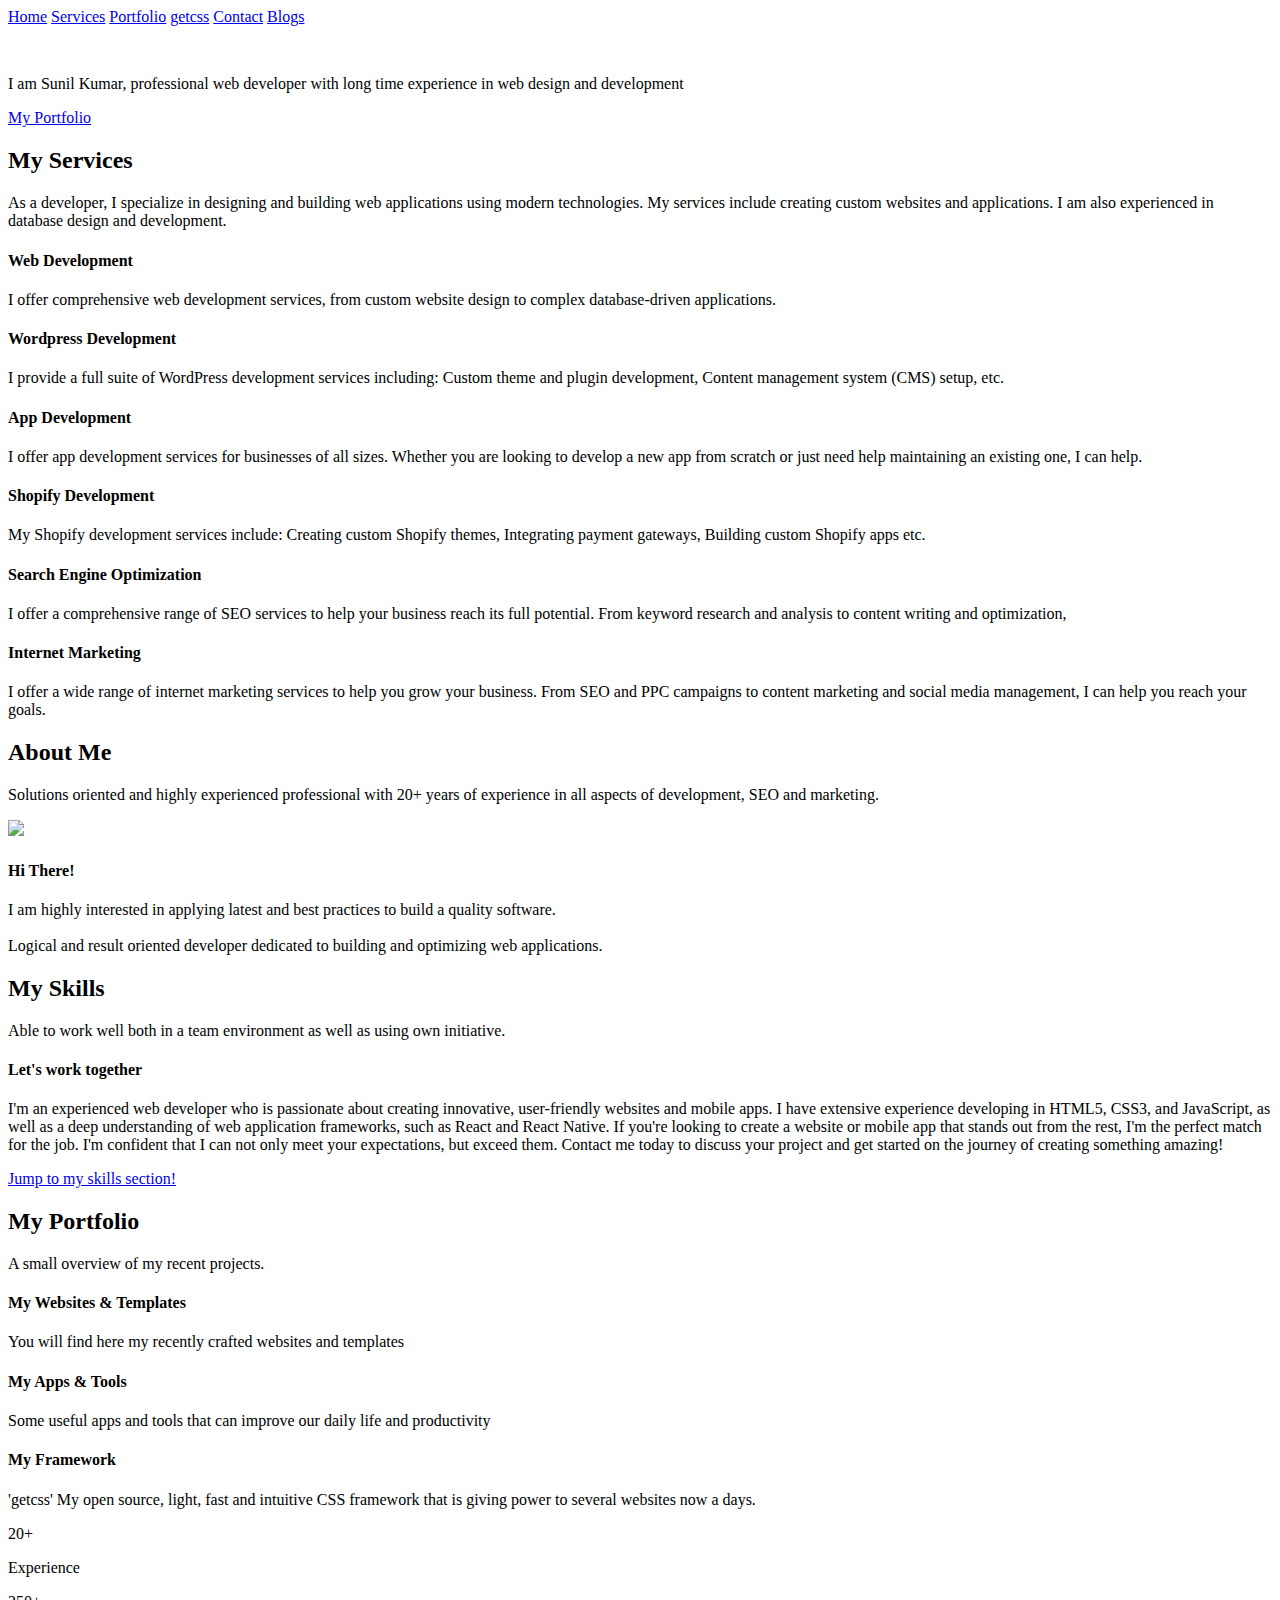
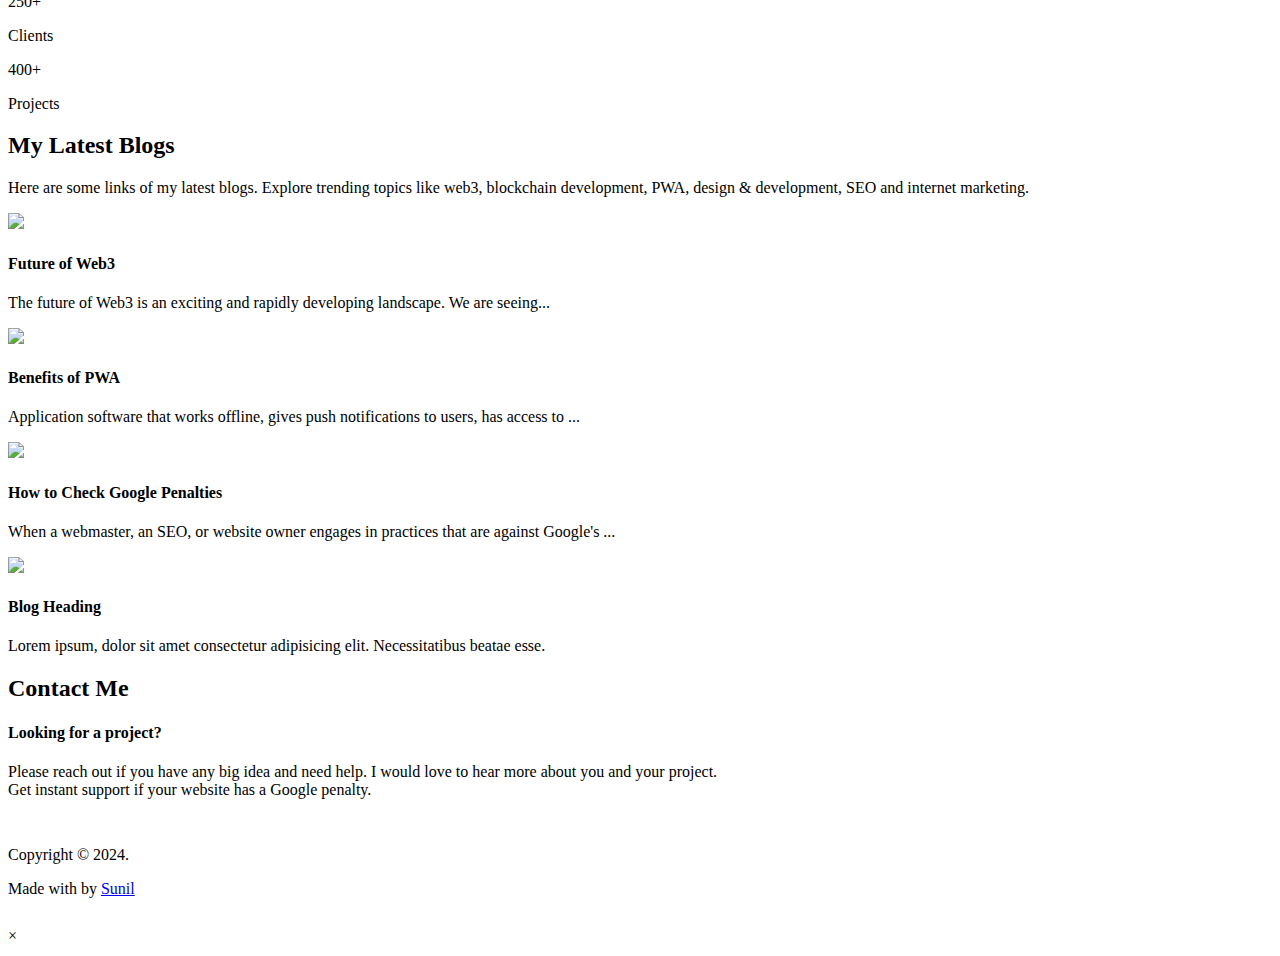
==== index.html @ a7a54aa1 "uploaded index file" ====
<!DOCTYPE html>
<html lang="en">
<head>
    <meta charset="UTF-8">
    <meta name="viewport" content="width=device-width, initial-scale=1.0">
    <link rel="stylesheet" href="style.css" />
    <link rel="stylesheet" href="custom.css" />
    <title>One of the best web developer in India | DeveloperSunil.in</title>
</head>
<body>
    <!-- Navigation bar Starts -->
<div class="topnav">
    <a href="#" class="active" id="q1" target="_blank">Home</a>
    <!--
<div class="dropdown">
  <button class="dropbtn">Services 
    <i class="bi bi-caret-down-fill"></i>
  </button>
  <div class="dropdown-content">
           <a href="search-engine-optimization.php">Search Engine Optimization</a>
           <a href="internet-marketing.php">Internet Marketing</a>
           <a href="web-development.php">Web Development</a>
  </div> 
  </div> -->
  <a href="#services" target="_blank">Services</a>
  <!--<a href="products.php">Products</a> -->
  <a href="#portfolio" target="_blank">Portfolio</a>
  <a href="https://www.getcss.org" class="bg-s-2" target="_blank">getcss</a>
   <a href="#contact" target="_blank">Contact</a>
  <a href="#blogs" target="_blank">Blogs</a>
<a href="javascript:void(0);" aria-label="Navigational Icon for mobile view at Webquince" class="icon" onclick="myFunction()"><i class="bi bi-list"></i></a>
</div>
<!-- Navigation bar ends -->
<div class="container-fluid">
  <div class="row">
    <div class="bg-p-4 tc-n-0 p-15" id="hero">
      <pre class="tab4"><a href="https://www.linkedin.com/in/loresunil/" target="_blank"><i class="bi bi-linkedin fs-40 tc-p-3 social_link"></i></a>    <a href="https://twitter.com/LoreSunil" target="_blank"><i class="bi bi-twitter fs-40 tc-p-3 social_link"></i></a></pre>
      <h1>      
        <a href="" id="hero_anchor" class="typo" data-period="2000" data-type='[ "Hi, Im Sunil.", "I am Creative.", "I Love to Develop.","Unlock your digital potential." ]'>
        <span class="wrap"></span>
      </a>
      </h1>
      <p>I am Sunil Kumar, professional web developer with long time experience in web design and development</p>
      <a href="#" class="button-basic border-3-s-2 br-20 tc-n-0" id="hero_button" target="_blank">My Portfolio</a>
    </div>
  </div>
  <div id="services" class="row text-center p-x-20 p-y-5">
    <h2 class="tc-p-4" >My Services</h2>
    <p>As a developer, I specialize in designing and building web applications using modern technologies. My services include creating custom websites and applications. I am also experienced in database design and development.</p>
    <p class="w-10 border-bottom-2-s-2 m-x-auto m-t-2"></p>
  </div>
  <div class="row p-x-15 flex-container services">
    <div class="col-md-4 col-lg-3 bg-p-0 border-2-p-0 p-4 m-1 br-10  ">
      <i class="bi bi-file-earmark-code fs-40 tc-p-4"></i>
      <h4>Web Development</h4>
      <p>I offer comprehensive web development services, from custom website design to complex database-driven applications.</p>
    </div>
    <div class="col-md-4 col-lg-3 bg-p-1 border-2-p-0 p-4 m-1 br-10 ">
      <i class="bi bi-wordpress fs-40 tc-p-4"></i>
      <h4>Wordpress Development</h4>
      <p>I provide a full suite of WordPress development services including: Custom theme and plugin development, Content management system (CMS) setup, etc.
      </p>
    </div>
    <div class="col-md-4 col-lg-3 bg-p-2 border-2-p-0 p-4 m-1 br-10 ">
      <i class="bi bi-android2 fs-40 tc-p-4"></i>
      <h4>App Development</h4>
      <p>I offer app development services for businesses of all sizes. Whether you are looking to develop a new app from scratch or just need help maintaining an existing one, I can help.</p>
    </div>
    <div class="col-md-4 col-lg-3 bg-p-0 border-2-p-0 p-4 m-1 br-10  ">
      <i class="bi bi-buildings fs-40 tc-p-4"></i>
      <h4>Shopify Development</h4>
      <p>My Shopify development services include: Creating custom Shopify themes, Integrating payment gateways, 
        Building custom Shopify apps etc.</p>
    </div>
    <div class="col-md-4 col-lg-3 bg-p-1 border-2-p-0 p-4 m-1 br-10 ">
      <i class="bi bi-wrench-adjustable-circle fs-40 tc-p-4"></i>
      <h4>Search Engine Optimization</h4>
      <p>I offer a comprehensive range of SEO services to help your business reach its full potential. From keyword research and analysis to content writing and optimization,</p>
    </div>
    <div class="col-md-4 col-lg-3 bg-p-2 border-2-p-0 p-4 m-1 br-10 ">
      <i class="bi bi-globe-americas fs-40 tc-p-4"></i>
      <h4>Internet Marketing</h4>
      <p>I offer a wide range of internet marketing services to help you grow your business. From SEO and PPC campaigns to content marketing and social media management, I can help you reach your goals.</p>
    </div>
  </div>
    <div class="row text-center p-x-20 p-y-5 br-10">
    <h2 class="tc-p-4">About Me</h2>
    <p>Solutions oriented and highly experienced professional with 20+ years of experience in all aspects of development, SEO and marketing. </p>
    <p class="w-10 border-bottom-2-s-2 m-x-auto m-t-2"></p>
  </div>
  <div class="row perfect-center flex-container p-x-10 p-y-2">
    <div class="col-md-5 m-1">
      <img src="developer1.jpg" class="img-flex br-10" />
    </div>
    <div class="col-md-6 bg-p-0 m-2 p-2 br-10 box_highlight">
      <h4>Hi There!</h4>
      <p>I am highly interested in applying latest and best practices to build a quality software.<br /><br />
        Logical and result oriented developer dedicated to building and optimizing web applications.
      </p>
    </div>
  </div>
  <div class="row text-center p-x-20 p-y-5 br-10">
    <h2 class="tc-p-4">My Skills</h2>
    <p>Able to work well both in a team environment as well as using own initiative.</p>
    <p class="w-10 border-bottom-2-s-2 m-x-auto m-t-2"></p>
  </div>
  <div class="row flex-container p-x-10 p-y-2">
    <div class="col-md-7 bg-p-1 p-2 box_highlight br-10">
      <h4>Let's work together</h4>
      <p>I'm an experienced web developer who is passionate about creating innovative, user-friendly websites and mobile apps. I have extensive experience developing in HTML5, CSS3, and JavaScript, as well as a deep understanding of web application frameworks, such as React and React Native. If you're looking to create a website or mobile app that stands out from the rest, I'm the perfect match for the job. I'm confident that I can not only meet your expectations, but exceed them. Contact me today to discuss your project and get started on the journey of creating something amazing!</p>

    </div>
    <div class="col-md-5 p-4 perfect-center">
      <a href="#" class="button-basic border-3-s-2 br-20 tc-n-0" id="skill_button">Jump to my skills section!</a>
    </div>
  </div>
  <div id="portfolio" class="row text-center p-x-20 p-y-5 br-10">
    <h2 class="tc-p-4">My Portfolio</h2>
    <p>A small overview of my recent projects.</p>
    <p class="w-10 border-bottom-2-s-2 m-x-auto m-t-2"></p>
  </div>
  <div class="row p-x-15 flex-container highlight_portfolio">
    <div class="col-md-4 col-lg-3 border-2-p-0 p-4 m-1 br-10  ">
      <i class="bi bi-code-slash fs-40 tc-s-2"></i>
      <h4>My Websites & Templates</h4>
      <p>You will find here my recently crafted websites and templates</p>
    </div>
    <div class="col-md-4 col-lg-3 border-2-p-0 p-4 m-1 br-10 ">
      <i class="bi bi-wrench-adjustable-circle fs-40 tc-s-2"></i>
      <h4>My Apps & Tools</h4>
      <p>Some useful apps and tools that can improve our daily life and productivity</p>
    </div>
    <div class="col-md-4 col-lg-3 border-2-p-0 p-4 m-1 br-10 ">
      <i class="bi bi-box fs-40 tc-s-2"></i>
      <h4>My Framework</h4>
      <p>'getcss' My open source, light, fast and intuitive CSS framework that is giving power to several websites now a days.</p>
    </div>
  </div>
  <!-- Infographic section start -->
  <div class="row p-x-20 flex-container p-5">
    <div class="col-sm-3 blocks0 m-1 text-center">
      <p class="fs-40 fw-b">20+</p>
        <p>Experience</p>
    </div>
    <div class="col-sm-3 blocks1 m-1 text-center">
      <p class="fs-40 fw-b">250+</p>
      <p>Clients</p>
    </div>
    <div class="col-sm-3 blocks2 m-1 text-center">
      <p class="fs-40 fw-b">400+</p>
      <p>Projects</p>
    </div>
  </div>
<!-- Infographic section end -->
<!-- Blog section start -->
  <div id="blogs" class="row text-center p-x-20 p-y-5 br-10">
    <h2 class="tc-p-4">My Latest Blogs</h2>
    <p>Here are some links of my latest blogs. Explore trending topics like web3, blockchain development, PWA, design & development, SEO and internet marketing. </p>
    <p class="w-10 border-bottom-2-s-2 m-x-auto m-t-2"></p>
  </div>
  <div class="row p-x-15 p-y-3 flex-container">
    <div class="col-sm-4 col-lg-2 m-1 br-10 blockp0">
    <img src="developer1.jpg" class="img-flex br-10" />
    <div class="text-center br-10">
      <h4>Future of Web3</h4>
      <p class="fs-14">The future of Web3 is an exciting and rapidly developing landscape. We are seeing... </p>
      <a href="#" target="_blank" class="fs-24 tc-p-3"><i class="bi bi-arrow-right-square"></i></a>
    </div>
    </div>
    <div class="col-sm-4 col-lg-2 m-1 br-10 blockp0">
      <img src="23.png" class="img-flex br-10" />
      <div class="text-center br-10">
        <h4>Benefits of PWA</h4>
      <p class="fs-14">Application software that works offline, gives push notifications to users, has access to ... </p>
      <a href="#" target="_blank" class="fs-24 tc-p-3"><i class="bi bi-arrow-right-square"></i></a>
    </div>
    </div>
    <div class="col-sm-4 col-lg-2 m-1 br-10 blockp0">
      <img src="google_penalty.png" class="img-flex br-10" /> 
      <div class="text-center br-10">
        <h4>How to Check Google Penalties</h4>
      <p class="fs-14">When a webmaster, an SEO, or website owner engages in practices that are against Google's ... </p>
      <a href="#" target="_blank" class="fs-24 tc-p-3"><i class="bi bi-arrow-right-square"></i></a>
    </div>
    </div>
    <div class="col-sm-4 col-lg-2 m-1 br-10 blockp0">
      <img src="developer1.jpg" class="img-flex br-10" />
      <div class="text-center br-10">
        <h4>Blog Heading</h4>
        <p class="fs-14">Lorem ipsum, dolor sit amet consectetur adipisicing elit. Necessitatibus beatae esse.</p>
        <a href="#" target="_blank" class="fs-24 tc-p-3"><i class="bi bi-arrow-right-square"></i></a>
      </div>
    </div>
    </div>
<!-- Blog section end -->
<!-- Contact Me section start -->
<div class="row text-center p-x-20 p-y-5 br-10">
  <h2 class="tc-p-4" id="contact">Contact Me</h2>
  <h4>Looking for a project?</h4>
  <p>Please reach out if you have any big idea and need help. I would love to hear more about you and your project.<br /> Get instant support if your website has a Google penalty.</p>
  <pre class="tab4"><a href="https://www.linkedin.com/in/loresunil/" target="_blank"><i class="bi bi-linkedin fs-40 tc-p-3 social_link"></i></a>    <a href="https://twitter.com/LoreSunil" target="_blank"><i class="bi bi-twitter fs-40 tc-p-3 social_link"></i></a></pre>
</div>
<!-- Contact Me section end -->
<!-- Copyright section start -->
<div class="row p-x-20 p-y-1 bg-p-4 tc-n-0 text-center">
  <p>Copyright © 2024.</p><p>Made with <i class="bi bi-balloon-heart tc-o-0 fs-20"></i> by <a href="https://www.linkedin.com/in/loresunil/" target="_blank" class="tc-n-0 "><span class="text-deco-under">Sunil</span></a></p>
</div>
<!-- Copyright section end -->

<!-- Goto top button and whatsapp button section start -->
<div class="fixed" data-scroll="up" type="button">
  <a href="#q1" aria-label="Home icon to go to top position" title="Home"><i class="bi bi-arrow-up-circle-fill" style="color: #67AFCB;"></i></a>
  </div>
  <div class="chip">
   <a href="https://api.whatsapp.com/send?phone=919829046530" rel="noopener nofollow" target="_blank"><i class="bi bi-whatsapp" style="font-size:30px;background-color:transparent;color:#25d366"></i></a>
    <span class="closebtn" onclick="this.parentElement.style.display='none'">&times;</span>
  </div>
  <!-- Goto top button and whatsapp button section end -->







</div>







<!-- Script for Goto top button start -->
<script>
const fixed = document.querySelector(".fixed");

// scroll to top of page when button clicked
fixed.addEventListener("click", e => {
  window.scrollTo({
    top: 0,
    left: 0,
    behavior: "smooth"
  });
});

// toggle 'scroll to top' based on scroll position
window.addEventListener('scroll', e => {
  fixed.style.display = window.scrollY > 2000 ? 'block' : 'none';
});
</script>
<!-- Script for Goto top button end -->
<!-- Script for whatsapp button start -->
<script>
  const chip = document.querySelector(".chip");
  
  // scroll to top of page when button clicked
  chip.addEventListener("click", e => {
    window.scrollTo({
      top: 0,
      left: 0,
      behavior: "smooth"
    });
  });
  
  // toggle 'scroll to top' based on scroll position
  window.addEventListener('scroll', e => {
    chip.style.display = window.scrollY > 2000 ? 'block' : 'none';
  });
  </script>
<!-- Script for whatsapp button end -->
<!-- Script for navigation bar start -->
<script>
function myFunction() {
var x = document.getElementById("myTopnav");
if (x.className === "topnav") {
x.className += " responsive";
} else {
x.className = "topnav";
}
}
</script>
<!-- Script for navigation bar end -->
<!-- Script link for typewriter effect in hero section start -->
<script src="js/hero_text.js"></script>
<!-- Script link for typewriter effect in hero section end -->
</body>
</html>
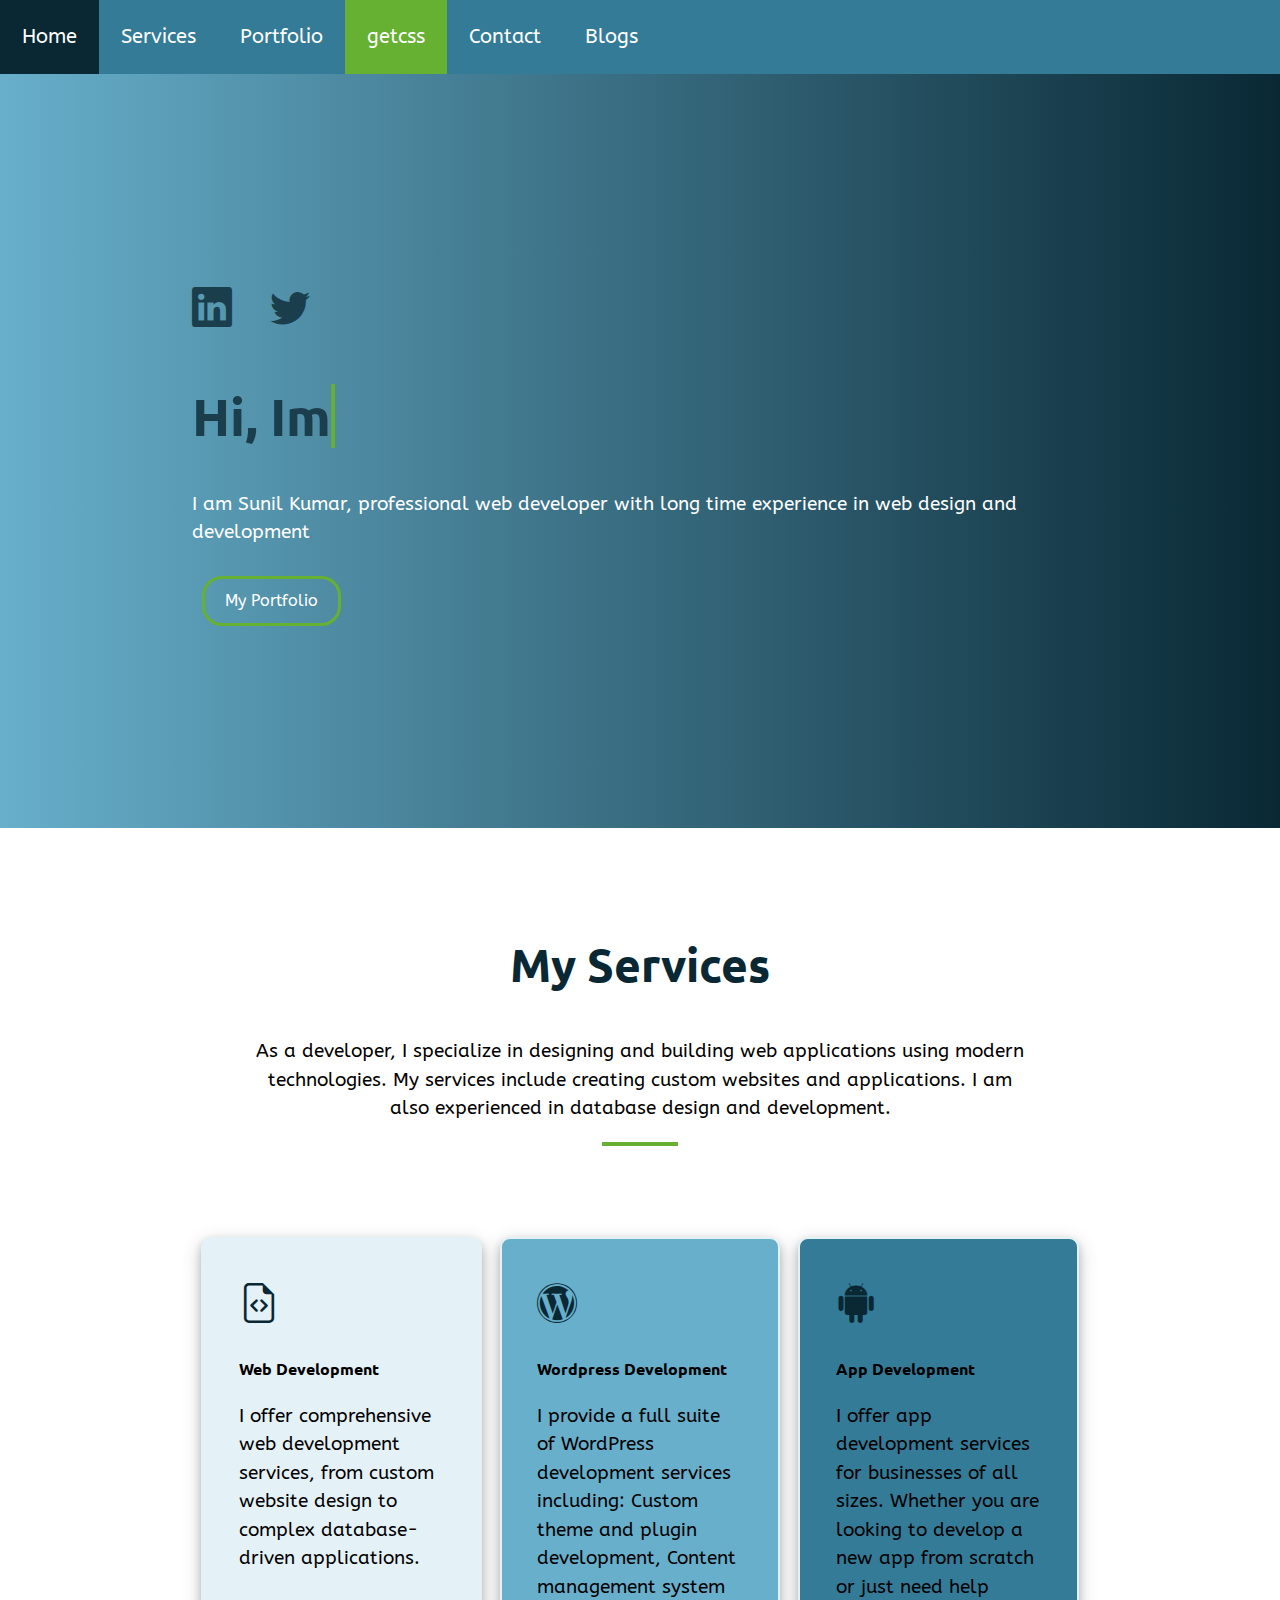
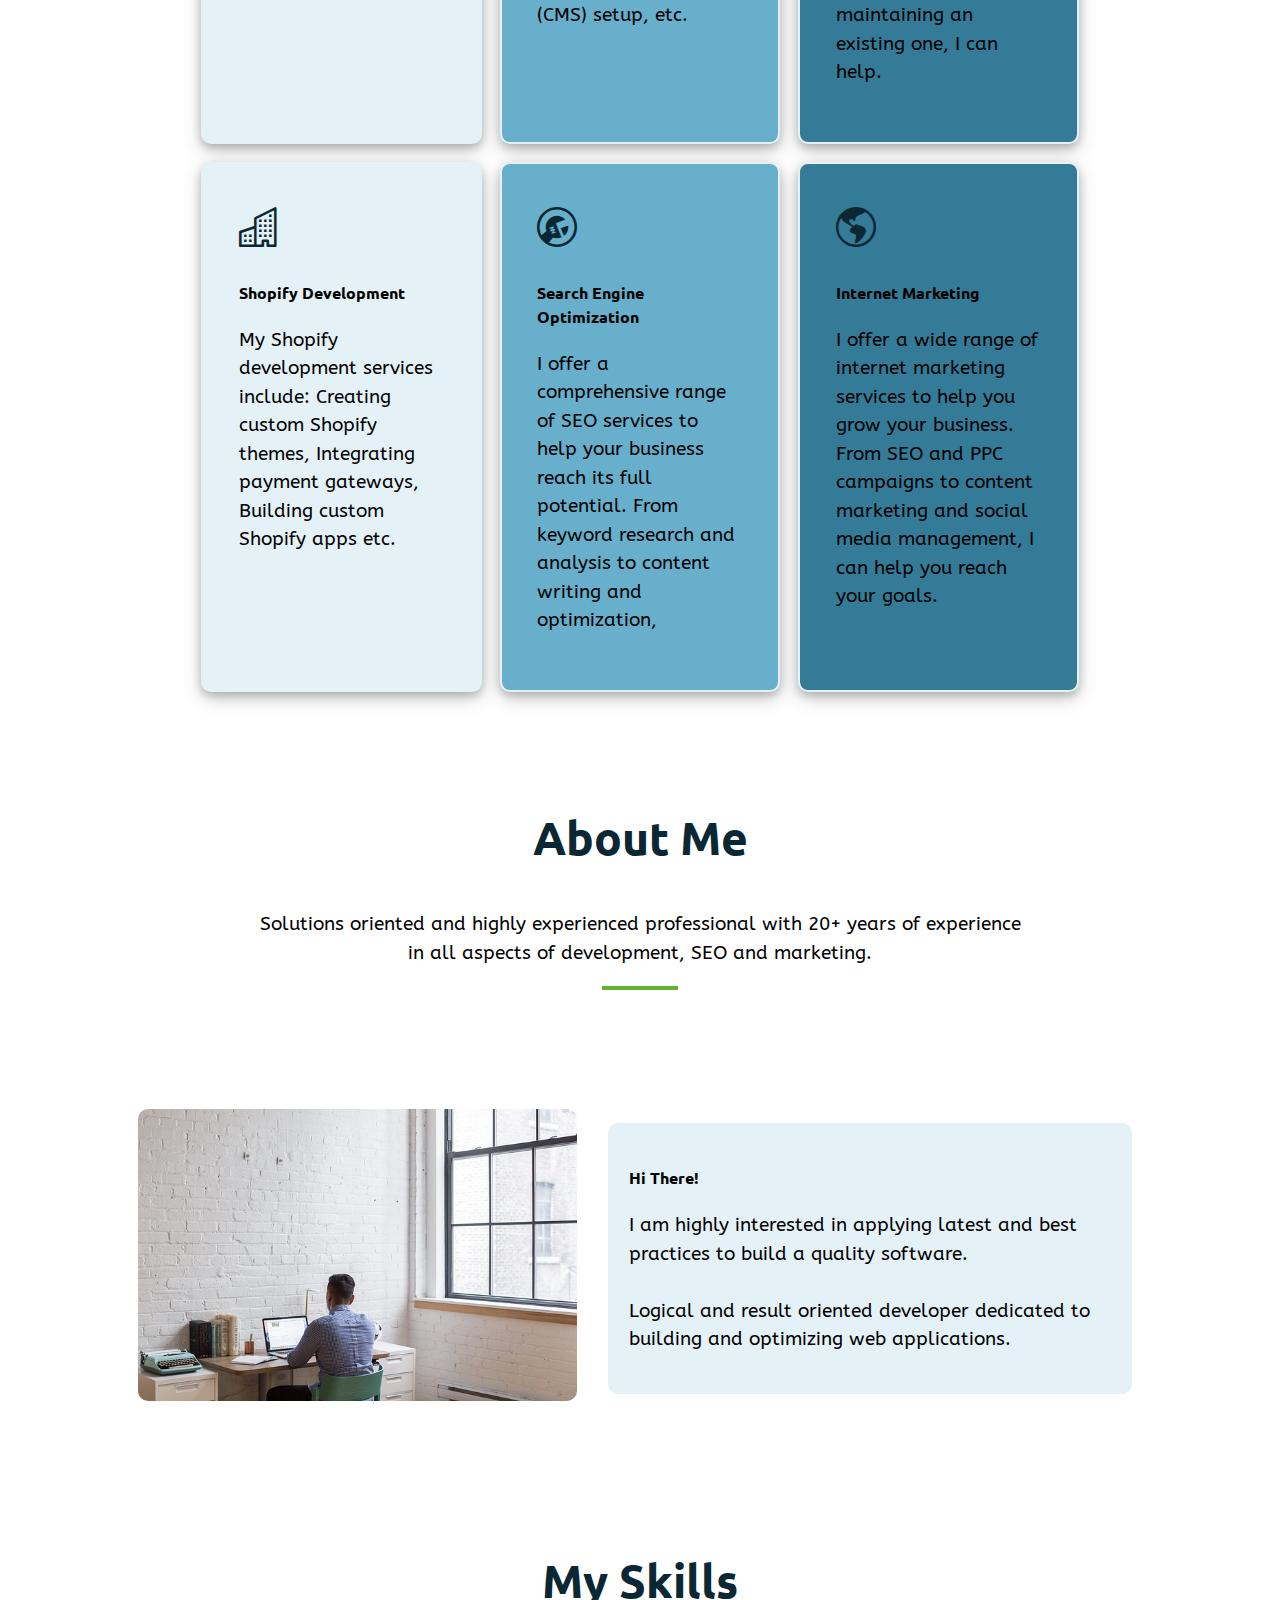
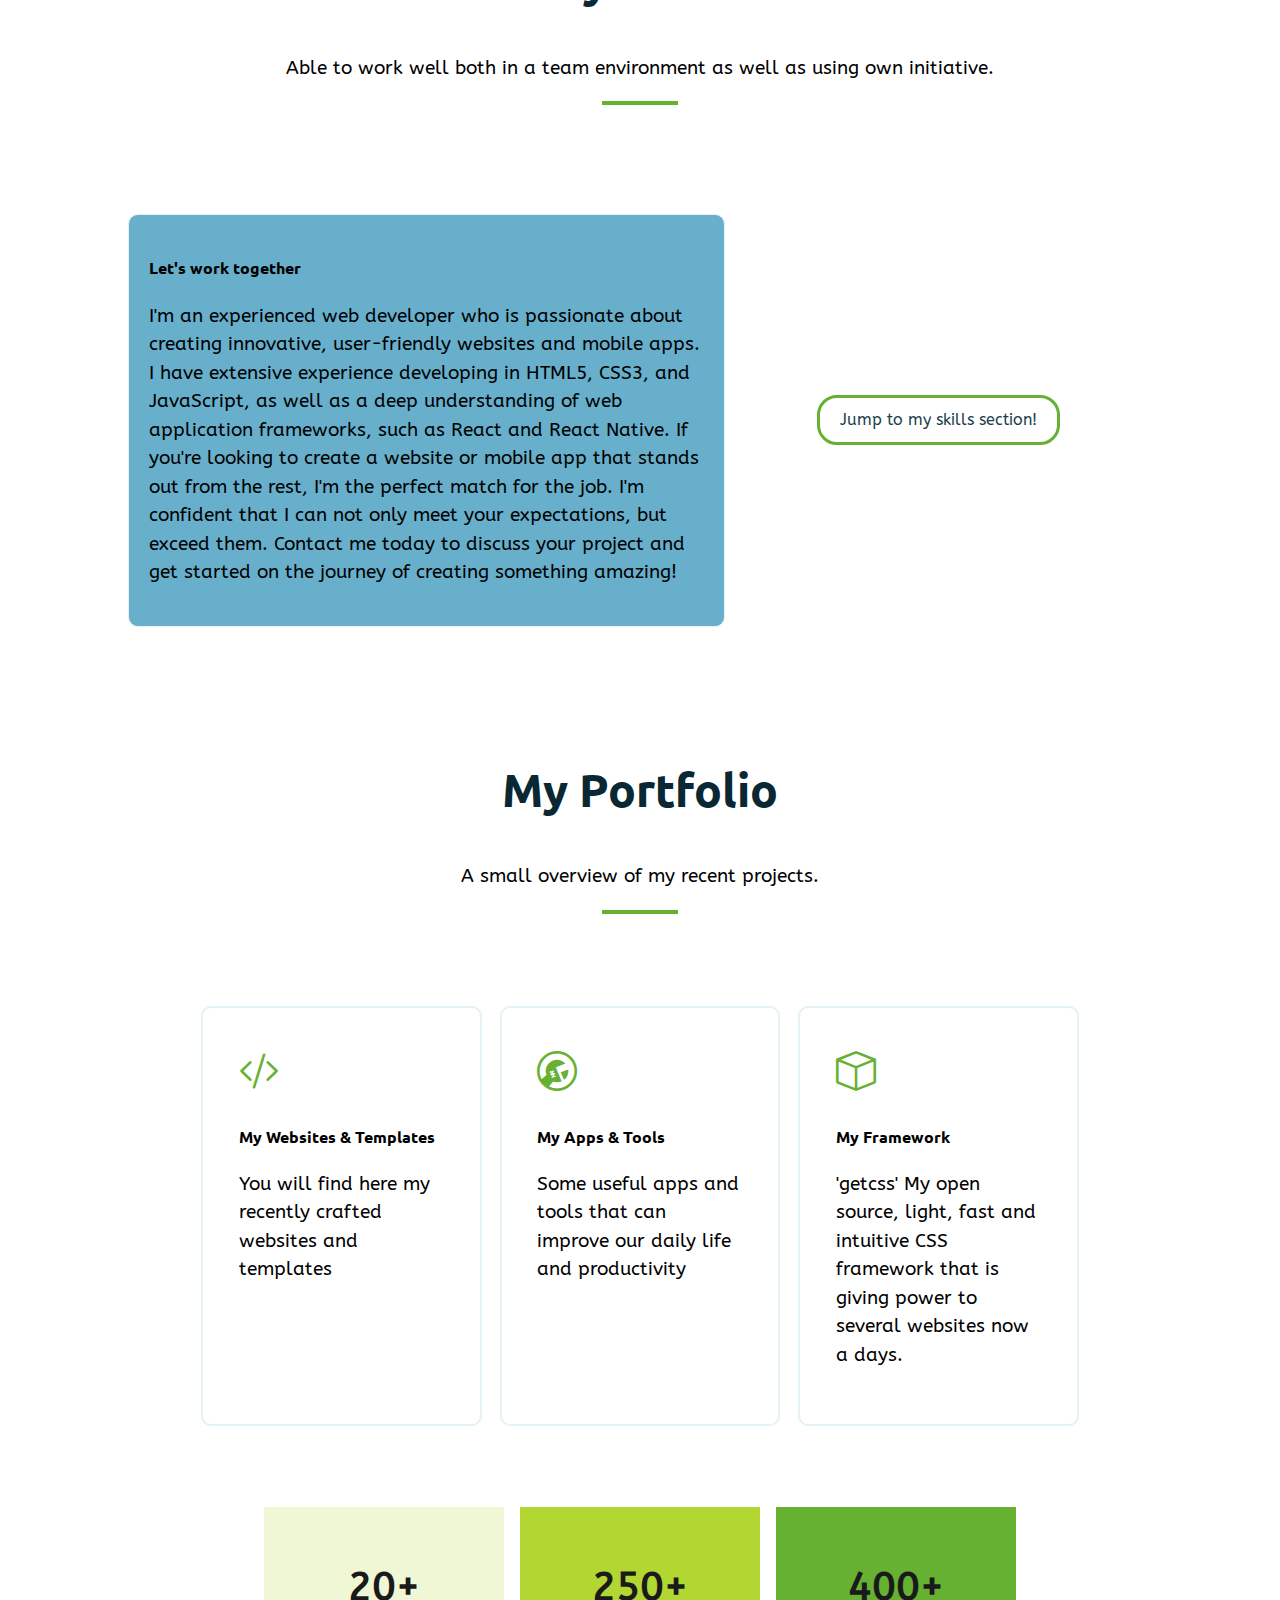
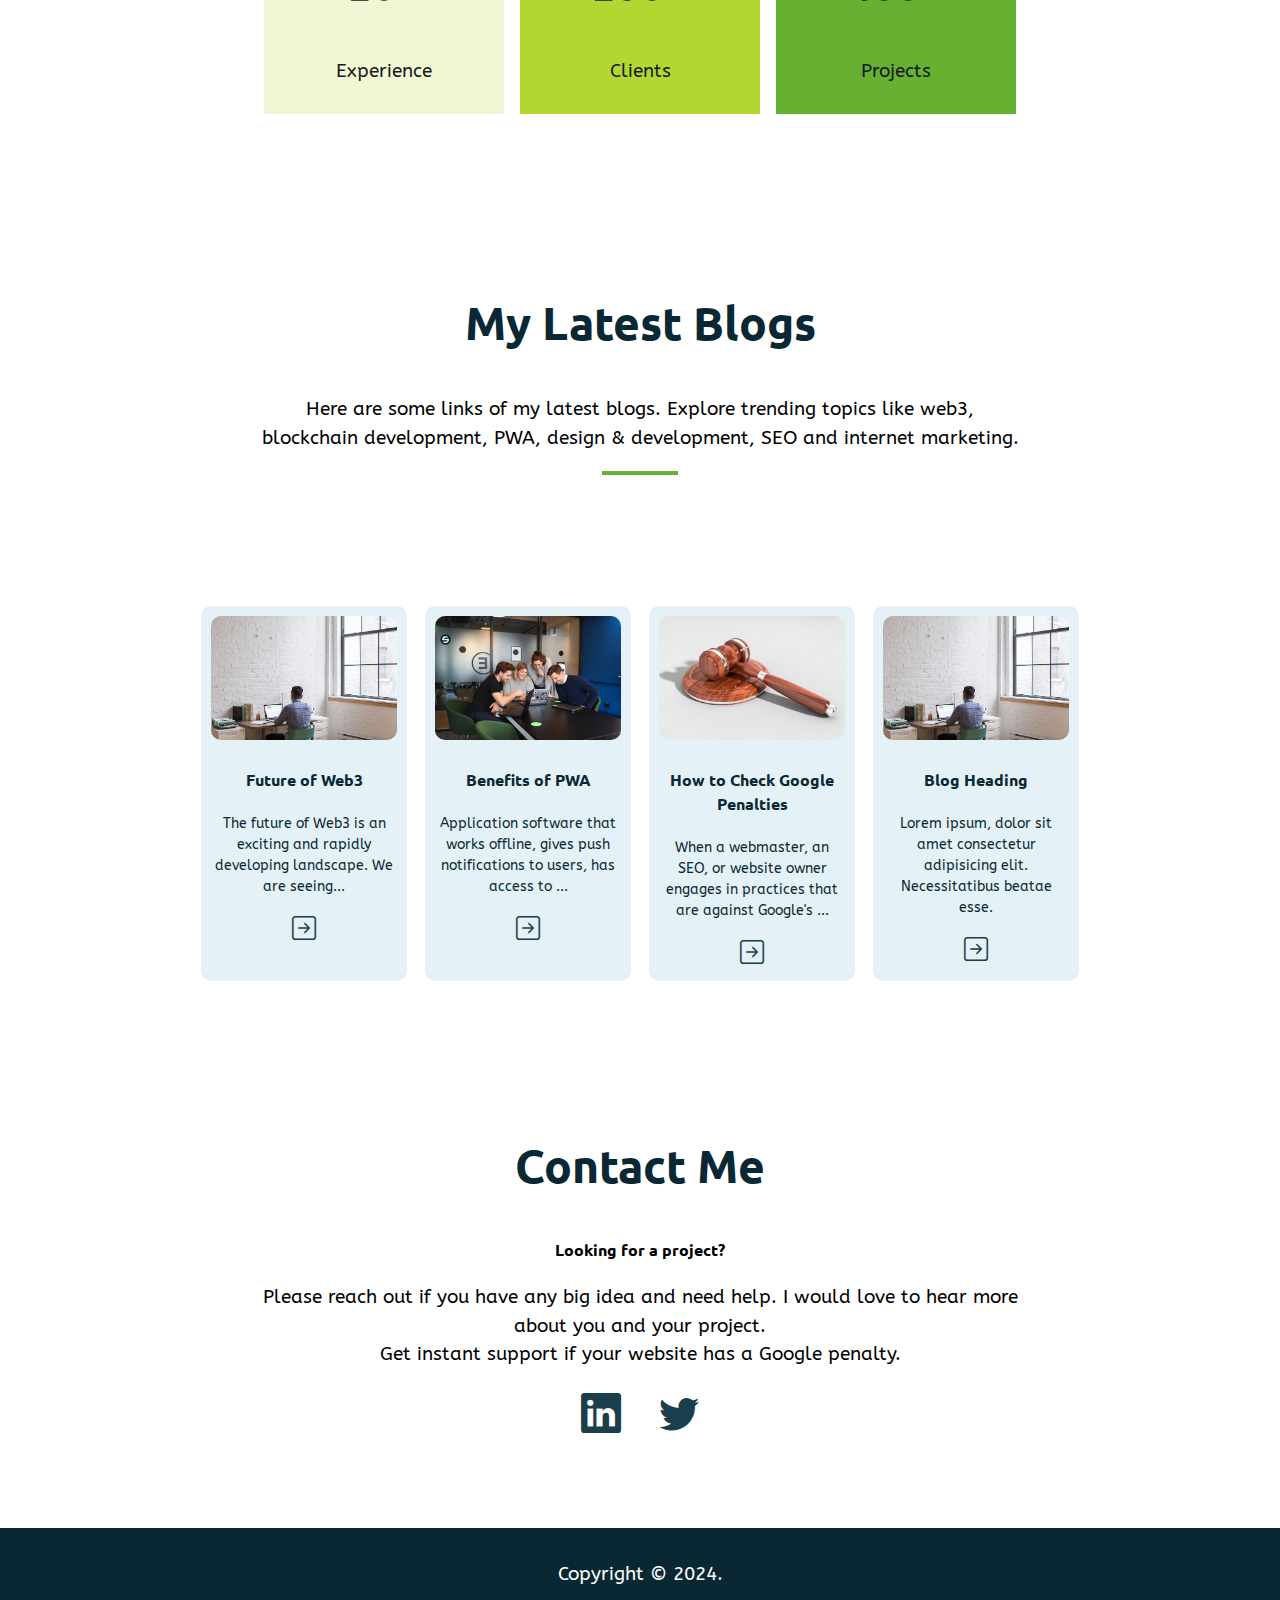
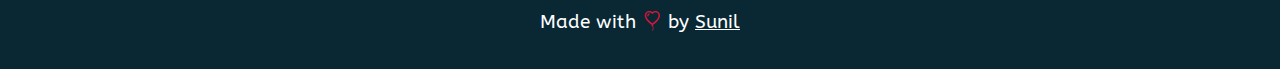
==== commit 21256f6d: "Update index.html" ====
--- a/index.html
+++ b/index.html
@@ -282,7 +282,7 @@
 </script>
 <!-- Script for navigation bar end -->
 <!-- Script link for typewriter effect in hero section start -->
-<script src="js/hero_text.js"></script>
+<script src="hero_text.js"></script>
 <!-- Script link for typewriter effect in hero section end -->
 </body>
-</html>+</html>
--- a/style.css
+++ b/style.css
@@ -0,0 +1 @@
+/*! normalize.css v8.0.1 | MIT License | github.com/necolas/normalize.css */@import url("https://fonts.googleapis.com/css2?family=ABeeZee:ital@0;1&family=Open+Sans:ital@0;1&family=Ubuntu:ital,wght@0,700;1,700&display=swap");@import url("https://cdn.jsdelivr.net/npm/bootstrap-icons@1.10.3/font/bootstrap-icons.css");html{line-height:1.15;-webkit-text-size-adjust:100%}body{margin:0}main{display:block}h1{font-size:2em;margin:0.67em 0}hr{box-sizing:content-box;height:0;overflow:visible}pre{font-family:monospace, monospace;font-size:1em}a{background-color:transparent}abbr[title]{border-bottom:none;text-decoration:underline;text-decoration:underline dotted}b,strong{font-weight:bolder}code,kbd,samp{font-family:monospace, monospace;font-size:1em}small{font-size:80%}sub,sup{font-size:75%;line-height:0;position:relative;vertical-align:baseline}sub{bottom:-0.25em}sup{top:-0.5em}img{border-style:none}button,input,optgroup,select,textarea{font-family:inherit;font-size:100%;line-height:1.15;margin:0}button,input{overflow:visible}button,select{text-transform:none}button,[type="button"],[type="reset"],[type="submit"]{-webkit-appearance:button}button::-moz-focus-inner,[type="button"]::-moz-focus-inner,[type="reset"]::-moz-focus-inner,[type="submit"]::-moz-focus-inner{border-style:none;padding:0}button:-moz-focusring,[type="button"]:-moz-focusring,[type="reset"]:-moz-focusring,[type="submit"]:-moz-focusring{outline:1px dotted ButtonText}fieldset{padding:0.35em 0.75em 0.625em}legend{box-sizing:border-box;color:inherit;display:table;max-width:100%;padding:0;white-space:normal}progress{vertical-align:baseline}textarea{overflow:auto}[type="checkbox"],[type="radio"]{box-sizing:border-box;padding:0}[type="number"]::-webkit-inner-spin-button,[type="number"]::-webkit-outer-spin-button{height:auto}[type="search"]{-webkit-appearance:textfield;outline-offset:-2px}[type="search"]::-webkit-search-decoration{-webkit-appearance:none}::-webkit-file-upload-button{-webkit-appearance:button;font:inherit}details{display:block}summary{display:list-item}template{display:none}[hidden]{display:none}.bg-p-0{background-color:#E4F1F6}.bg-p-1{background-color:#67AFCB}.bg-p-2{background-color:#347B98}.bg-p-3{background-color:#1A3E4C}.bg-p-4{background-color:#092834}.bg-s-0{background-color:#F0F7D4}.bg-s-1{background-color:#B2D732}.bg-s-2{background-color:#66B032}.bg-n-0{background-color:#fff}.bg-n-1{background-color:#E6E6E6}.bg-n-2{background-color:#B3B3B3}.bg-n-3{background-color:gray}.bg-n-4{background-color:#4D4D4D}.bg-n-5{background-color:#1A1A1A}.bg-n-6{background-color:#000}.tc-p-0{color:#E4F1F6}.tc-p-1{color:#67AFCB}.tc-p-2{color:#347B98}.tc-p-3{color:#1A3E4C}.tc-p-4{color:#092834}.tc-s-0{color:#F0F7D4}.tc-s-1{color:#B2D732}.tc-s-2{color:#66B032}.tc-n-0{color:#fff}.tc-n-1{color:#E6E6E6}.tc-n-2{color:#B3B3B3}.tc-n-3{color:gray}.tc-n-4{color:#4D4D4D}.tc-n-5{color:#1A1A1A}.tc-n-6{color:#000}.tc-o-0{color:crimson}.container-fluid,.container-2xl,.container-xl,.container-lg,.container-md,.container-sm,.container-xs,.container{width:100%;margin-left:auto;margin-right:auto}.row::after{content:"";clear:both;display:block}[class*="col-"]{float:left}[class*="col-"]{width:100%}.col-xs-1{width:8.33%;flex:8.33%}.col-xs-2{width:16.66%;flex:16.66%}.col-xs-3{width:25%;flex:25%}.col-xs-4{width:33.33%;flex:33.33%}.col-xs-5{width:41.66%;flex:41.66%}.col-xs-6{width:50%;flex:50%}.col-xs-7{width:58.33%;flex:58.33%}.col-xs-8{width:66.66%;flex:66.66%}.col-xs-9{width:75%;flex:75%}.col-xs-10{width:83.33%;flex:83.33%}.col-xs-11{width:91.66%;flex:91.66%}.col-xs-12{width:100%;flex:100%}@media only screen and (min-width: 576px){.col-sm-1{width:8.33%;flex:8.33%}.col-sm-2{width:16.66%;flex:16.66%}.col-sm-3{width:25%;flex:25%}.col-sm-4{width:33.33%;flex:33.33%}.col-sm-5{width:41.66%;flex:41.66%}.col-sm-6{width:50%;flex:50%}.col-sm-7{width:58.33%;flex:58.33%}.col-sm-8{width:66.66%;flex:66.66%}.col-sm-9{width:75%;flex:75%}.col-sm-10{width:83.33%;flex:83.33%}.col-sm-11{width:91.66%;flex:91.66%}.col-sm-12{width:100%;flex:100%}.container-sm,.container-xs,.container{max-width:540px}}@media only screen and (min-width: 768px){.col-md-1{width:8.33%;flex:8.33%}.col-md-2{width:16.66%;flex:16.66%}.col-md-3{width:25%;flex:25%}.col-md-4{width:33.33%;flex:33.33%}.col-md-5{width:41.66%;flex:41.66%}.col-md-6{width:50%;flex:50%}.col-md-7{width:58.33%;flex:58.33%}.col-md-8{width:66.66%;flex:66.66%}.col-md-9{width:75%;flex:75%}.col-md-10{width:83.33%;flex:83.33%}.col-md-11{width:91.66%;flex:91.66%}.col-md-12{width:100%;flex:100%}.container-md,.container-sm,.container-xs,.container{max-width:720px}}@media only screen and (min-width: 992px){.col-lg-1{width:8.33%;flex:8.33%}.col-lg-2{width:16.66%;flex:16.66%}.col-lg-3{width:25%;flex:25%}.col-lg-4{width:33.33%;flex:33.33%}.col-lg-5{width:41.66%;flex:41.66%}.col-lg-6{width:50%;flex:50%}.col-lg-7{width:58.33%;flex:58.33%}.col-lg-8{width:66.66%;flex:66.66%}.col-lg-9{width:75%;flex:75%}.col-lg-10{width:83.33%;flex:83.33%}.col-lg-11{width:91.66%;flex:91.66%}.col-lg-12{width:100%;flex:100%}.container-lg,.container-md,.container-sm,.container-xs,.container{max-width:960px}}@media only screen and (min-width: 1200px){.col-xl-1{width:8.33%;flex:8.33%}.col-xl-2{width:16.66%;flex:16.66%}.col-xl-3{width:25%;flex:25%}.col-xl-4{width:33.33%;flex:33.33%}.col-xl-5{width:41.66%;flex:41.66%}.col-xl-6{width:50%;flex:50%}.col-xl-7{width:58.33%;flex:58.33%}.col-xl-8{width:66.66%;flex:66.66%}.col-xl-9{width:75%;flex:75%}.col-xl-10{width:83.33%;flex:83.33%}.col-xl-11{width:91.66%;flex:91.66%}.col-xl-12{width:100%;flex:100%}.container-xl,.container-lg,.container-md,.container-sm,.container-xs,.container{max-width:1140px}}@media only screen and (min-width: 1400px){.col-2xl-1{width:8.33%;flex:8.33%}.col-2xl-2{width:16.66%;flex:16.66%}.col-2xl-3{width:25%;flex:25%}.col-2xl-4{width:33.33%;flex:33.33%}.col-2xl-5{width:41.66%;flex:41.66%}.col-2xl-6{width:50%;flex:50%}.col-2xl-7{width:58.33%;flex:58.33%}.col-2xl-8{width:66.66%;flex:66.66%}.col-2xl-9{width:75%;flex:75%}.col-2xl-10{width:83.33%;flex:83.33%}.col-2xl-11{width:91.66%;flex:91.66%}.col-2xl-12{width:100%;flex:100%}.container-2xl,.container-xl,.container-lg,.container-md,.container-sm,.container-xs,.container{max-width:1320px}}.button-basic{display:inline-block;text-decoration:none;text-align:center;padding:10px 20px;margin:10px;border-radius:5px;font-size:inherit;color:inherit}.block-basic,.blockp0,.blockp1,.blockp2,.blockp3,.blockp4,.blocks0,.blocks1,.blocks2,.blockn0,.blockn1,.blockn2,.blockn3,.blockn4,.blockn5,.blockn6{padding:10px;line-height:1.5}.blockp0{color:#092834;background-color:#E4F1F6}.blockp1{color:#1A1A1A;background-color:#67AFCB}.blockp2{color:#000;background-color:#347B98}.blockp3{color:#fff;background-color:#1A3E4C}.blockp4{color:#E6E6E6;background-color:#092834}.blocks0{color:#1A1A1A;background-color:#F0F7D4}.blocks1{color:#1A1A1A;background-color:#B2D732}.blocks2{color:#1A1A1A;background-color:#66B032}.blockn0{color:#1A1A1A;background-color:#fff}.blockn1{color:#1A1A1A;background-color:#E6E6E6}.blockn2{color:#000;background-color:#B3B3B3}.blockn3{color:#fff;background-color:gray}.blockn4{color:#fff;background-color:#4D4D4D}.blockn5{color:#fff;background-color:#1A1A1A}.blockn6{color:#fff;background-color:#000}@media only screen and (min-width: 576px){h1{font-size:42px}h2{font-size:36px}h3{font-size:30px}p{font-size:17px}}@media only screen and (min-width: 992px){h1{font-size:48px}h2{font-size:42px}h3{font-size:36px}p{font-size:18px}}@media only screen and (min-width: 1200px){h1{font-size:52px}h2{font-size:46px}h3{font-size:40px}p{font-size:19px}}@media only screen and (min-width: 1400px){h1{font-size:56px}h2{font-size:50px}h3{font-size:44px}p{font-size:20px}}.img-gray{-webkit-filter:grayscale(100%);filter:grayscale(100%)}.img-fluid{width:100%;height:100%;display:block}.img-flex{width:100%;height:auto;margin:0}.fs-70{font-size:70px}.fs-64{font-size:64px}.fs-58{font-size:58px}.fs-52{font-size:52px}.fs-46{font-size:46px}.fs-40{font-size:40px}.fs-36{font-size:36px}.fs-32{font-size:32px}.fs-28{font-size:28px}.fs-24{font-size:24px}.fs-20{font-size:20px}.fs-16{font-size:16px}.fs-14{font-size:14px}.text-center{text-align:center}.text-left{text-align:left}.text-right{text-align:right}.text-justify{text-align:justify}.text-deco-over{text-decoration:overline}.text-deco-through{text-decoration:line-through}.text-deco-under{text-decoration:underline}.text-deco-none{text-decoration:none}.text-upper{text-transform:uppercase}.text-lower{text-transform:lowercase}.text-capital{text-transform:capitalize}.lh-08{line-height:0.8}.lh-10{line-height:1.0}.lh-12{line-height:1.2}.lh-14{line-height:1.4}.lh-15{line-height:1.5}.lh-20{line-height:2.0}.lh-25{line-height:2.5}.ls-5{letter-spacing:5px}.ls-3{letter-spacing:3px}.ls-2{letter-spacing:2px}.ls-1{letter-spacing:1px}.ls-0{letter-spacing:0px}.ls-n-1{letter-spacing:-1px}.ls-n-2{letter-spacing:-2px}.ws-10{word-spacing:10px}.ws-5{word-spacing:5px}.ws-2{word-spacing:2px}.ws-1{word-spacing:1px}.ws-0{word-spacing:0px}.ws-n-1{word-spacing:-1px}.ws-n-2{word-spacing:-2px}.ws-n-5{word-spacing:-5px}.wrap-no{white-space:nowrap}.wrap-yes{white-space:normal}.word-break{word-wrap:break-word}.font-normal{font-style:normal}.font-italic{font-style:italic}.fw-n{font-weight:normal}.fw-b{font-weight:bold}.fv-c{font-variant:small-caps}.fv-n{font-variant:normal}.w-10{width:10%}.w-15{width:15%}.w-20{width:20%}.w-30{width:30%}.w-40{width:40%}.w-50{width:50%}.w-60{width:60%}.w-70{width:70%}.w-80{width:80%}.w-90{width:90%}.w-100{width:100%}.h-50-x{height:50px}.h-100-x{height:100px}.h-200-x{height:200px}.h-300-x{height:300px}.h-400-x{height:400px}.h-500-x{height:500px}.h-50-p{height:50%}.h-100-p{height:100%}.tab1{tab-size:2}.tab2{tab-size:4}.tab4{tab-size:8}.p-0{padding:none}.p-1{padding:1%}.p-2{padding:2%}.p-3{padding:3%}.p-4{padding:4%}.p-5{padding:5%}.p-6{padding:6%}.p-7{padding:7%}.p-8{padding:8%}.p-9{padding:9%}.p-10{padding:10%}.p-15{padding:15%}.p-20{padding:20%}.p-25{padding:25%}.p-t-0{padding-top:0}.p-t-1{padding-top:1%}.p-t-2{padding-top:2%}.p-t-3{padding-top:3%}.p-t-4{padding-top:4%}.p-t-5{padding-top:5%}.p-t-6{padding-top:6%}.p-t-7{padding-top:7%}.p-t-8{padding-top:8%}.p-t-9{padding-top:9%}.p-t-10{padding-top:10%}.p-t-15{padding-top:15%}.p-t-20{padding-top:20%}.p-t-25{padding-top:25%}.p-r-0{padding-right:0}.p-r-1{padding-right:1%}.p-r-2{padding-right:2%}.p-r-3{padding-right:3%}.p-r-4{padding-right:4%}.p-r-5{padding-right:5%}.p-r-6{padding-right:6%}.p-r-7{padding-right:7%}.p-r-8{padding-right:8%}.p-r-9{padding-right:9%}.p-r-10{padding-right:10%}.p-r-15{padding-right:15%}.p-r-20{padding-right:20%}.p-r-25{padding-right:25%}.p-b-0{padding-bottom:0}.p-b-1{padding-bottom:1%}.p-b-2{padding-bottom:2%}.p-b-3{padding-bottom:3%}.p-b-4{padding-bottom:4%}.p-b-5{padding-bottom:5%}.p-b-6{padding-bottom:6%}.p-b-7{padding-bottom:7%}.p-b-8{padding-bottom:8%}.p-b-9{padding-bottom:9%}.p-b-10{padding-bottom:10%}.p-b-15{padding-bottom:15%}.p-b-20{padding-bottom:20%}.p-b-25{padding-bottom:25%}.p-l-0{padding-left:0}.p-l-1{padding-left:1%}.p-l-2{padding-left:2%}.p-l-3{padding-left:3%}.p-l-4{padding-left:4%}.p-l-5{padding-left:5%}.p-l-6{padding-left:6%}.p-l-7{padding-left:7%}.p-l-8{padding-left:8%}.p-l-9{padding-left:9%}.p-l-10{padding-left:10%}.p-l-15{padding-left:15%}.p-l-20{padding-left:20%}.p-l-25{padding-left:25%}.p-x-1{padding-left:1%;padding-right:1%}.p-x-2{padding-left:2%;padding-right:2%}.p-x-3{padding-left:3%;padding-right:3%}.p-x-4{padding-left:4%;padding-right:4%}.p-x-5{padding-left:5%;padding-right:5%}.p-x-6{padding-left:6%;padding-right:6%}.p-x-7{padding-left:7%;padding-right:7%}.p-x-8{padding-left:8%;padding-right:8%}.p-x-9{padding-left:9%;padding-right:9%}.p-x-10{padding-left:10%;padding-right:10%}.p-x-15{padding-left:15%;padding-right:15%}.p-x-20{padding-left:20%;padding-right:20%}.p-x-25{padding-left:25%;padding-right:25%}.p-y-1{padding-top:1%;padding-bottom:1%}.p-y-2{padding-top:2%;padding-bottom:2%}.p-y-3{padding-top:3%;padding-bottom:3%}.p-y-4{padding-top:4%;padding-bottom:4%}.p-y-5{padding-top:5%;padding-bottom:5%}.p-y-6{padding-top:6%;padding-bottom:6%}.p-y-7{padding-top:7%;padding-bottom:7%}.p-y-8{padding-top:8%;padding-bottom:8%}.p-y-9{padding-top:9%;padding-bottom:9%}.p-y-10{padding-top:10%;padding-bottom:10%}.p-y-15{padding-top:15%;padding-bottom:15%}.p-y-20{padding-top:20%;padding-bottom:20%}.p-y-25{padding-top:25%;padding-bottom:25%}.m-auto{margin:auto}.m-x-auto{margin-left:auto;margin-right:auto}.m-1{margin:1%}.m-2{margin:2%}.m-3{margin:3%}.m-4{margin:4%}.m-5{margin:5%}.m-6{margin:6%}.m-7{margin:7%}.m-8{margin:8%}.m-9{margin:9%}.m-10{margin:10%}.m-15{margin:15%}.m-20{margin:20%}.m-25{margin:25%}.m-t-1{margin-top:1%}.m-t-2{margin-top:2%}.m-t-3{margin-top:3%}.m-t-4{margin-top:4%}.m-t-5{margin-top:5%}.m-t-6{margin-top:6%}.m-t-7{margin-top:7%}.m-t-8{margin-top:8%}.m-t-9{margin-top:9%}.m-t-10{margin-top:10%}.m-t-15{margin-top:15%}.m-t-20{margin-top:20%}.m-t-25{margin-top:25%}.m-r-1{margin-right:1%}.m-r-2{margin-right:2%}.m-r-3{margin-right:3%}.m-r-4{margin-right:4%}.m-r-5{margin-right:5%}.m-r-6{margin-right:6%}.m-r-7{margin-right:7%}.m-r-8{margin-right:8%}.m-r-9{margin-right:9%}.m-r-10{margin-right:10%}.m-r-15{margin-right:15%}.m-r-20{margin-right:20%}.m-r-25{margin-right:25%}.m-b-1{margin-bottom:1%}.m-b-2{margin-bottom:2%}.m-b-3{margin-bottom:3%}.m-b-4{margin-bottom:4%}.m-b-5{margin-bottom:5%}.m-b-6{margin-bottom:6%}.m-b-7{margin-bottom:7%}.m-b-8{margin-bottom:8%}.m-b-9{margin-bottom:9%}.m-b-10{margin-bottom:10%}.m-b-15{margin-bottom:15%}.m-b-20{margin-bottom:20%}.m-b-25{margin-bottom:25%}.m-l-1{margin-left:1%}.m-l-2{margin-left:2%}.m-l-3{margin-left:3%}.m-l-4{margin-left:4%}.m-l-5{margin-left:5%}.m-l-6{margin-left:6%}.m-l-7{margin-left:7%}.m-l-8{margin-left:8%}.m-l-9{margin-left:9%}.m-l-10{margin-left:10%}.m-l-15{margin-left:15%}.m-l-20{margin-left:20%}.m-l-25{margin-left:25%}.m-x-auto{margin-left:auto;margin-right:auto}.m-x-1{margin-left:1%;margin-right:1%}.m-x-2{margin-left:2%;margin-right:2%}.m-x-3{margin-left:3%;margin-right:3%}.m-x-4{margin-left:4%;margin-right:4%}.m-x-5{margin-left:5%;margin-right:5%}.m-x-6{margin-left:6%;margin-right:6%}.m-x-7{margin-left:7%;margin-right:7%}.m-x-8{margin-left:8%;margin-right:8%}.m-x-9{margin-left:9%;margin-right:9%}.m-x-10{margin-left:10%;margin-right:10%}.m-x-15{margin-left:15%;margin-right:15%}.m-x-20{margin-left:20%;margin-right:20%}.m-x-25{margin-left:25%;margin-right:25%}.m-y-1{margin-top:1%;margin-bottom:1%}.m-y-2{margin-top:2%;margin-bottom:2%}.m-y-3{margin-top:3%;margin-bottom:3%}.m-y-4{margin-top:4%;margin-bottom:4%}.m-y-5{margin-top:5%;margin-bottom:5%}.m-y-6{margin-top:6%;margin-bottom:6%}.m-y-7{margin-top:7%;margin-bottom:7%}.m-y-8{margin-top:8%;margin-bottom:8%}.m-y-9{margin-top:9%;margin-bottom:9%}.m-y-10{margin-top:10%;margin-bottom:10%}.m-y-15{margin-top:15%;margin-bottom:15%}.m-y-20{margin-top:20%;margin-bottom:20%}.m-y-25{margin-top:25%;margin-bottom:25%}.flex-container{display:flex;flex-wrap:wrap}.perfect-center{display:flex;align-items:center;justify-content:center}.flex-reverse{display:flex;flex-direction:column-reverse}.border-1-p-0{border:1px solid #E4F1F6}.border-2-p-0{border:2px solid #E4F1F6}.border-1-p-1{border:1px solid #67AFCB}.border-2-p-1{border:2px solid #67AFCB}.border-1-p-2{border:1px solid #347B98}.border-2-p-2{border:2px solid #347B98}.border-1-p-3{border:1px solid #1A3E4C}.border-2-p-3{border:2px solid #1A3E4C}.border-1-p-4{border:1px solid #092834}.border-2-p-4{border:2px solid #092834}.border-1-s-0{border:1px solid #F0F7D4}.border-2-s-0{border:2px solid #F0F7D4}.border-1-s-1{border:1px solid #B2D732}.border-2-s-1{border:2px solid #B2D732}.border-1-s-2{border:1px solid #66B032}.border-2-s-2{border:2px solid #66B032}.border-3-s-2{border:3px solid #66B032}.border-bottom-2-s-2{border:2px solid #66B032}.br-5{border-radius:5px}.br-10{border-radius:10px}.br-15{border-radius:15px}.br-20{border-radius:20px}.br-50{border-radius:50%}.br-t-5{border-top-left-radius:5px;border-top-right-radius:5px}.br-t-10{border-top-left-radius:10px;border-top-right-radius:10px}.br-r-5{border-top-right-radius:5px;border-bottom-right-radius:5px}.br-r-10{border-top-right-radius:10px;border-bottom-right-radius:10px}.br-b-5{border-bottom-left-radius:5px;border-bottom-right-radius:5px}.br-b-10{border-bottom-left-radius:10px;border-bottom-right-radius:10px}.br-l-5{border-top-left-radius:5px;border-bottom-left-radius:5px}.br-l-10{border-top-left-radius:10px;border-bottom-left-radius:10px}.topnav{overflow:hidden;background-color:#347B98;position:sticky;top:0}.topnav a{float:left;display:block;color:white;text-align:center;padding:22px;text-decoration:none;font-size:20px}.topnav .icon{display:none}.dropdown{float:left;overflow:hidden}.dropdown .dropbtn{font-size:20px;border:none;outline:none;color:white;padding:22px;background-color:inherit;font-family:inherit;margin:0}.dropdown-content{display:none;position:absolute;background-color:#67AFCB;min-width:160px;box-shadow:0px 8px 16px 0px rgba(0,0,0,0.2);z-index:1}.dropdown-content a{float:none;color:white;padding:22px;text-decoration:none;display:block;text-align:left}.topnav a:hover,.dropdown:hover .dropbtn{background-color:#E4F1F6;color:black}.topnav a.active{background-color:#092834;color:white}.dropdown-content a:hover{background-color:#E4F1F6;color:black}.dropdown:hover .dropdown-content{display:block}button{background-color:#347B98}@media screen and (max-width: 768px){.topnav a:not(:first-child),.dropdown .dropbtn{display:none}.topnav a.icon{float:right;display:block}.topnav.responsive{position:relative}.topnav.responsive .icon{position:absolute;right:0;top:0}.topnav.responsive a{float:none;display:block;text-align:left}.topnav.responsive .dropdown{float:none}.topnav.responsive .dropdown-content{position:relative}.topnav.responsive .dropdown .dropbtn{display:block;width:100%;text-align:left}}#i1{background-color:none;position:relative;animation-name:i1;animation-duration:10s;animation-delay:2s}@keyframes i1{0%{background-color:none;right:0px;bottom:0px}25%{background-color:none;right:300px;bottom:0px}50%{background-color:none;right:0px;bottom:0px}75%{background-color:none;right:-300px;bottom:0px}100%{background-color:none;right:0px;bottom:0px}}#i2{background-color:none;position:relative;animation-name:i2;animation-duration:10s;animation-delay:2s}@keyframes i2{0%{background-color:none;right:0px;bottom:0px}25%{background-color:none;right:150px;bottom:0px}50%{background-color:none;right:0px;bottom:0px}75%{background-color:none;right:-150px;bottom:0px}100%{background-color:none;right:0px;bottom:0px}}#i3{background-color:none;position:relative;animation-name:i3;animation-duration:10s;animation-delay:2s}@keyframes i3{0%{background-color:none;left:0px;bottom:0px}25%{background-color:none;left:150px;bottom:0px}50%{background-color:none;left:0px;bottom:0px}75%{background-color:none;left:-150px;bottom:0px}100%{background-color:none;left:0px;bottom:0px}}#i4{background-color:none;position:relative;animation-name:i4;animation-duration:10s;animation-delay:2s}@keyframes i4{0%{background-color:none;left:0px;bottom:0px}25%{background-color:none;left:300px;bottom:0px}50%{background-color:none;left:0px;bottom:0px}75%{background-color:none;left:-300px;bottom:0px}100%{background-color:none;left:0px;bottom:0px}}#hero{background-image:linear-gradient(to right, #67AFCB, #092834)}.skill-container{width:100%;height:20px;background-color:gray}.skills{text-align:right;padding-top:10px;padding-bottom:10px;color:white}.html{width:90%;height:10px;background-color:#1A3E4C}.css{width:95%;height:10px;background-color:#1A3E4C}.sass{width:90%;height:10px;background-color:#1A3E4C}.bootstrap{width:90%;height:10px;background-color:#1A3E4C}.js{width:85%;height:10px;background-color:#1A3E4C}.jQuery{width:95%;height:10px;background-color:#1A3E4C}.React{width:90%;height:10px;background-color:#1A3E4C}.php{width:85%;height:10px;background-color:#1A3E4C}.SQL{width:95%;height:10px;background-color:#1A3E4C}.wp{width:80%;height:10px;background-color:#1A3E4C}.python{width:90%;height:10px;background-color:#1A3E4C}.postgreSQL{width:75%;height:10px;background-color:#1A3E4C}*{box-sizing:border-box;line-height:1.5}html{scroll-behavior:smooth}body{margin:0;font-family:"ABeeZee",sans-serif;font-size:16px}h1,h2,h3,h4,h5,h6{font-family:"Ubuntu",sans-serif;font-weight:bold}a{text-decoration:none}
--- a/custom.css
+++ b/custom.css
@@ -0,0 +1,136 @@
+/* HERO section CSS start */
+
+#hero_anchor{
+    color:#1A3E4C;
+}
+
+#hero_button:hover{
+    color:#1A3E4C;
+    border:#1A3E4C 3px solid;
+}
+/* HERO section CSS end */
+
+.box_highlight{
+    border:1px solid #E4F1F6;
+}
+
+
+
+.highlight_portfolio div:hover{
+    border:2px solid #66B032;
+}
+
+.services div{
+  border: 2px solid #E4F1F6;
+  box-shadow: 0 4px 8px 0 rgba(0, 0, 0, 0.2), 0 6px 20px 0 rgba(0, 0, 0, 0.19);
+}
+
+.services div:hover{
+    border: 2px solid #E4F1F6;
+    background-color:transparent;
+}
+.fixed {
+    position: fixed;
+    right: 5px;
+    bottom: 20%;
+    font-size: 36px;
+    color: black;
+    background-color: transparent;
+    display:none;
+    z-index:99;
+  }
+  
+  .chip {
+    display: inline-block;
+    padding: 0 30px;
+    height: 40px;
+    font-size: 18px;
+    line-height: 40px;
+    border-radius: 25px;
+    background-color: #f1f1f1;
+    position: fixed;
+    bottom: 1%;
+    right: 1%;
+    display:none;
+  }
+  
+  .chip img {
+    float: left;
+    margin: 0 10px 0 -25px;
+    height: 50px;
+    width: 50px;
+    border-radius: 50%;
+  }
+  
+  .closebtn {
+    padding-left: 10px;
+    color: #888;
+    font-weight: bold;
+    float: right;
+    font-size: 20px;
+    cursor: pointer;
+  }
+  
+  .closebtn:hover {
+    color: #000;
+  }
+
+  #skill_button{
+    color:#1A3E4C;
+}
+  #skill_button:hover{
+    color:#1A3E4C;
+    border:#1A3E4C 3px solid;
+}
+.social_link:hover{
+  color:#66B032;
+}
+
+.p0-box {
+  color: #092834;
+  background-color: #E4F1F6;
+  -webkit-box-shadow: 1px 1px 1px #67AFCB;
+          box-shadow: 1px 1px 1px #67AFCB;
+}
+
+.p0-box a:link, .p0-box a:visited, .p0-box a:hover, .p0-box a:active {
+  color: #092834;
+  background-color: #FFFFDB;
+}
+.seoelement {
+  border-collapse: collapse;
+  width: 100%;
+}
+
+.seoelement td,
+.seoelement th {
+  border: 1px solid #67afcb;
+  padding: 14px 8px;
+  text-align: left;
+}
+
+.seoelement td a:link, .seoelement td a:visited, .seoelement td a:hover, .seoelement td a:active,
+.seoelement th a:link,
+.seoelement th a:visited,
+.seoelement th a:hover,
+.seoelement th a:active {
+  text-decoration: none;
+}
+
+.seoelement tr:nth-child(even) {
+  background-color: #e4f1f6;
+}
+
+.seoelement tr:hover {
+  background-color: #347b98;
+}
+
+.seoelement th {
+  background-color: #092834;
+  color: white;
+}
+
+.seoelement .th2 {
+  background-color: #347b98;
+  color: white;
+}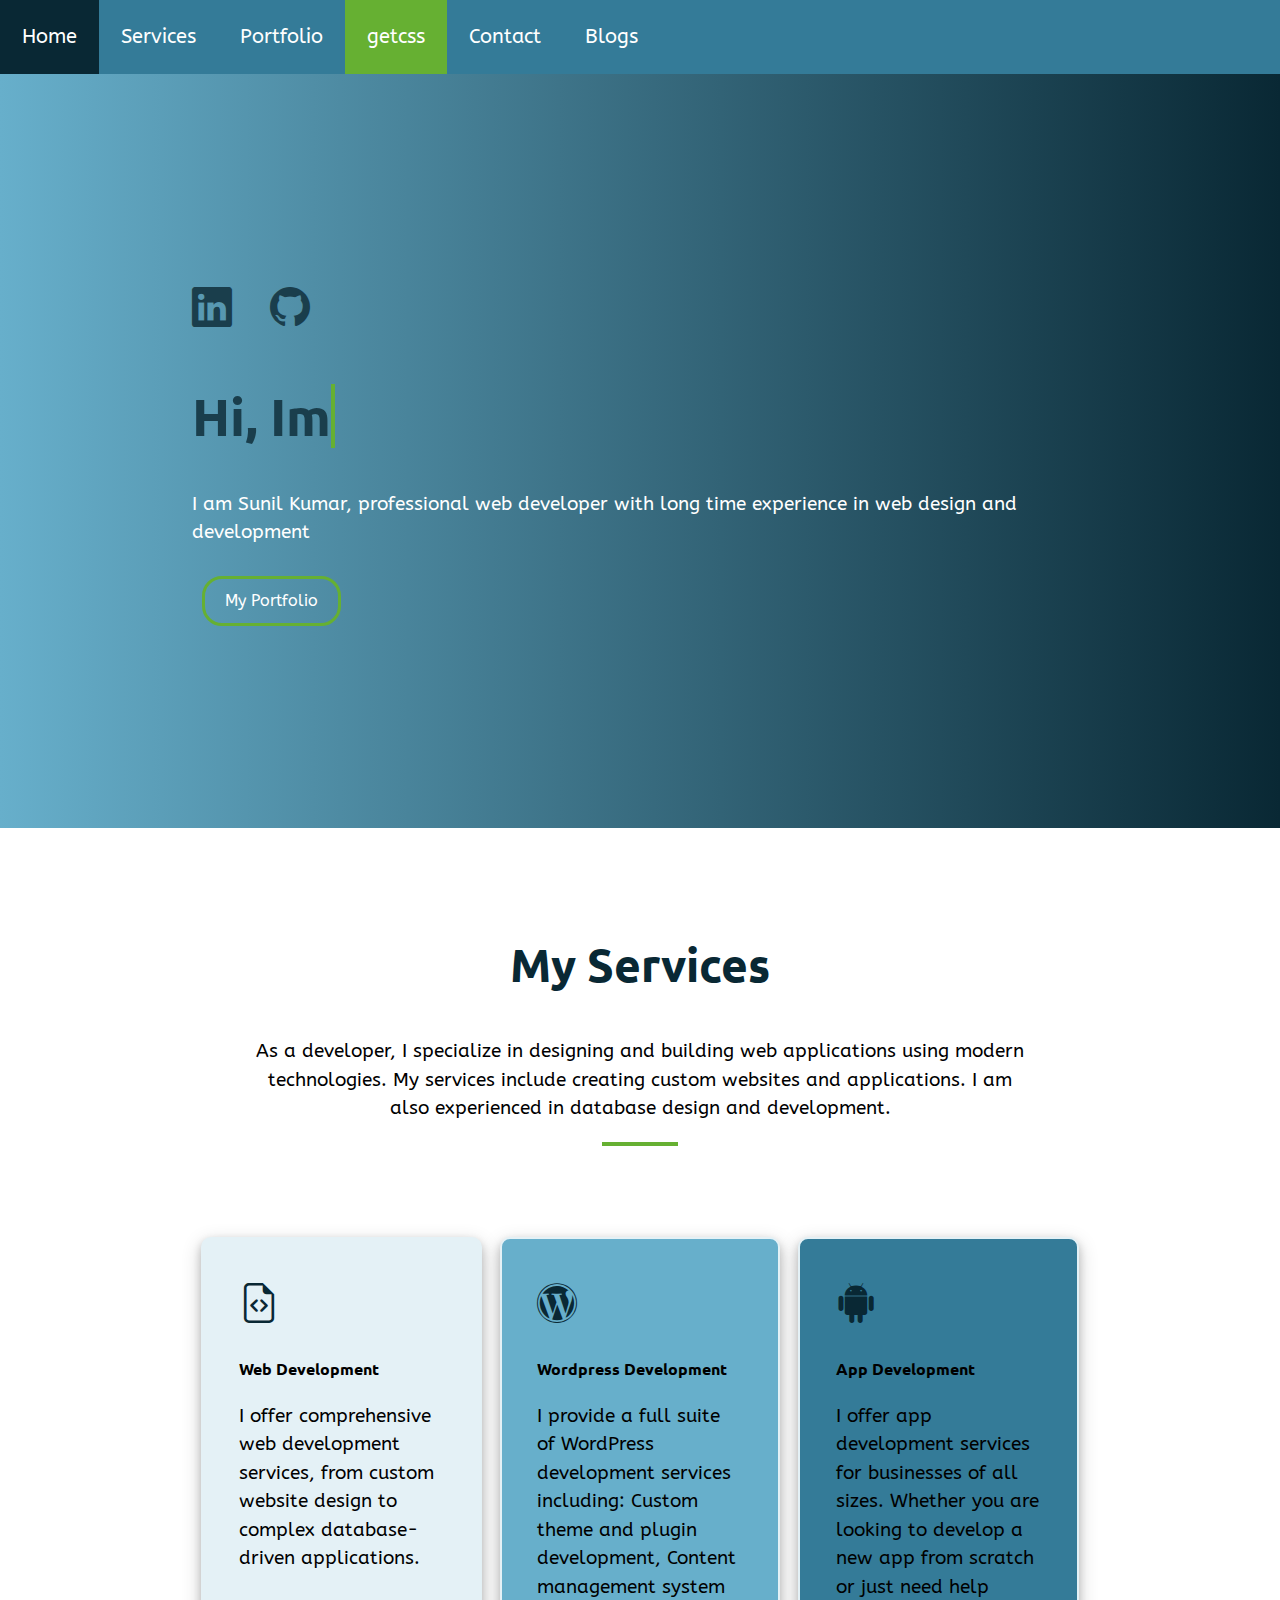
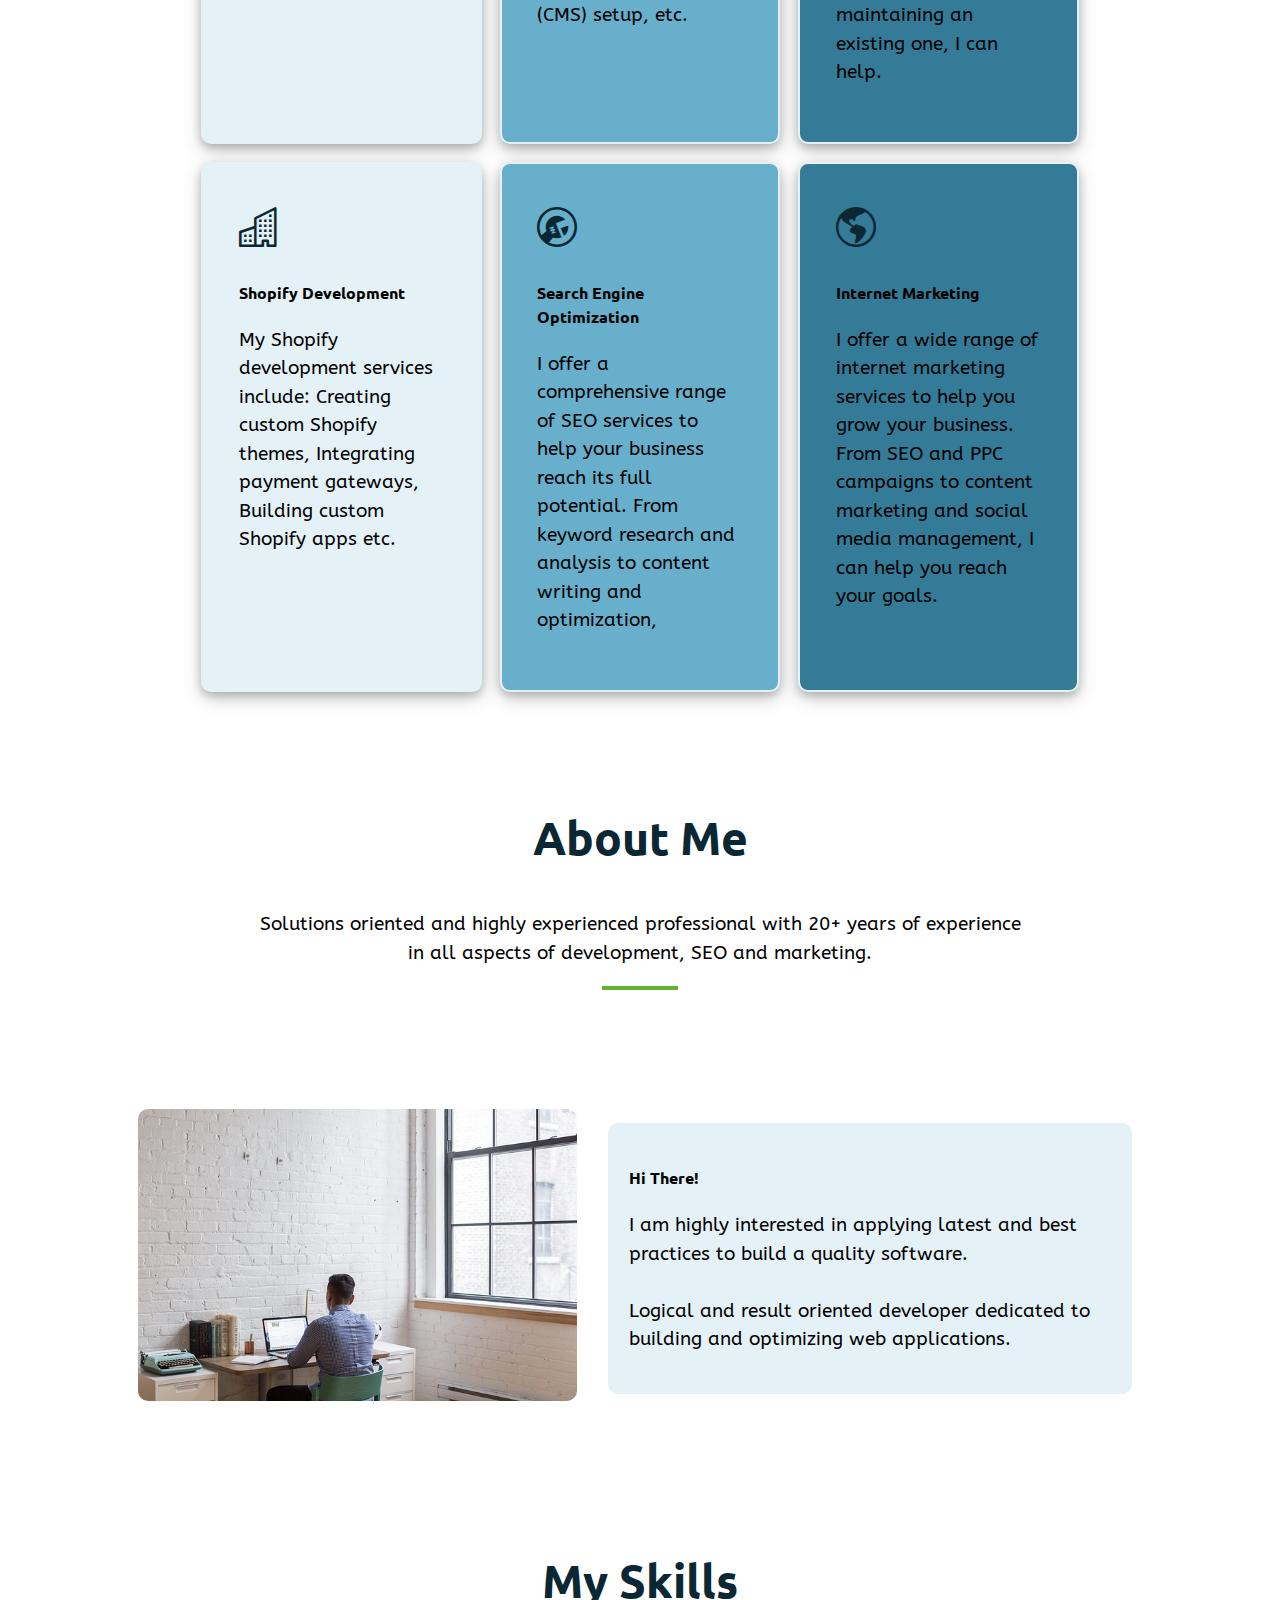
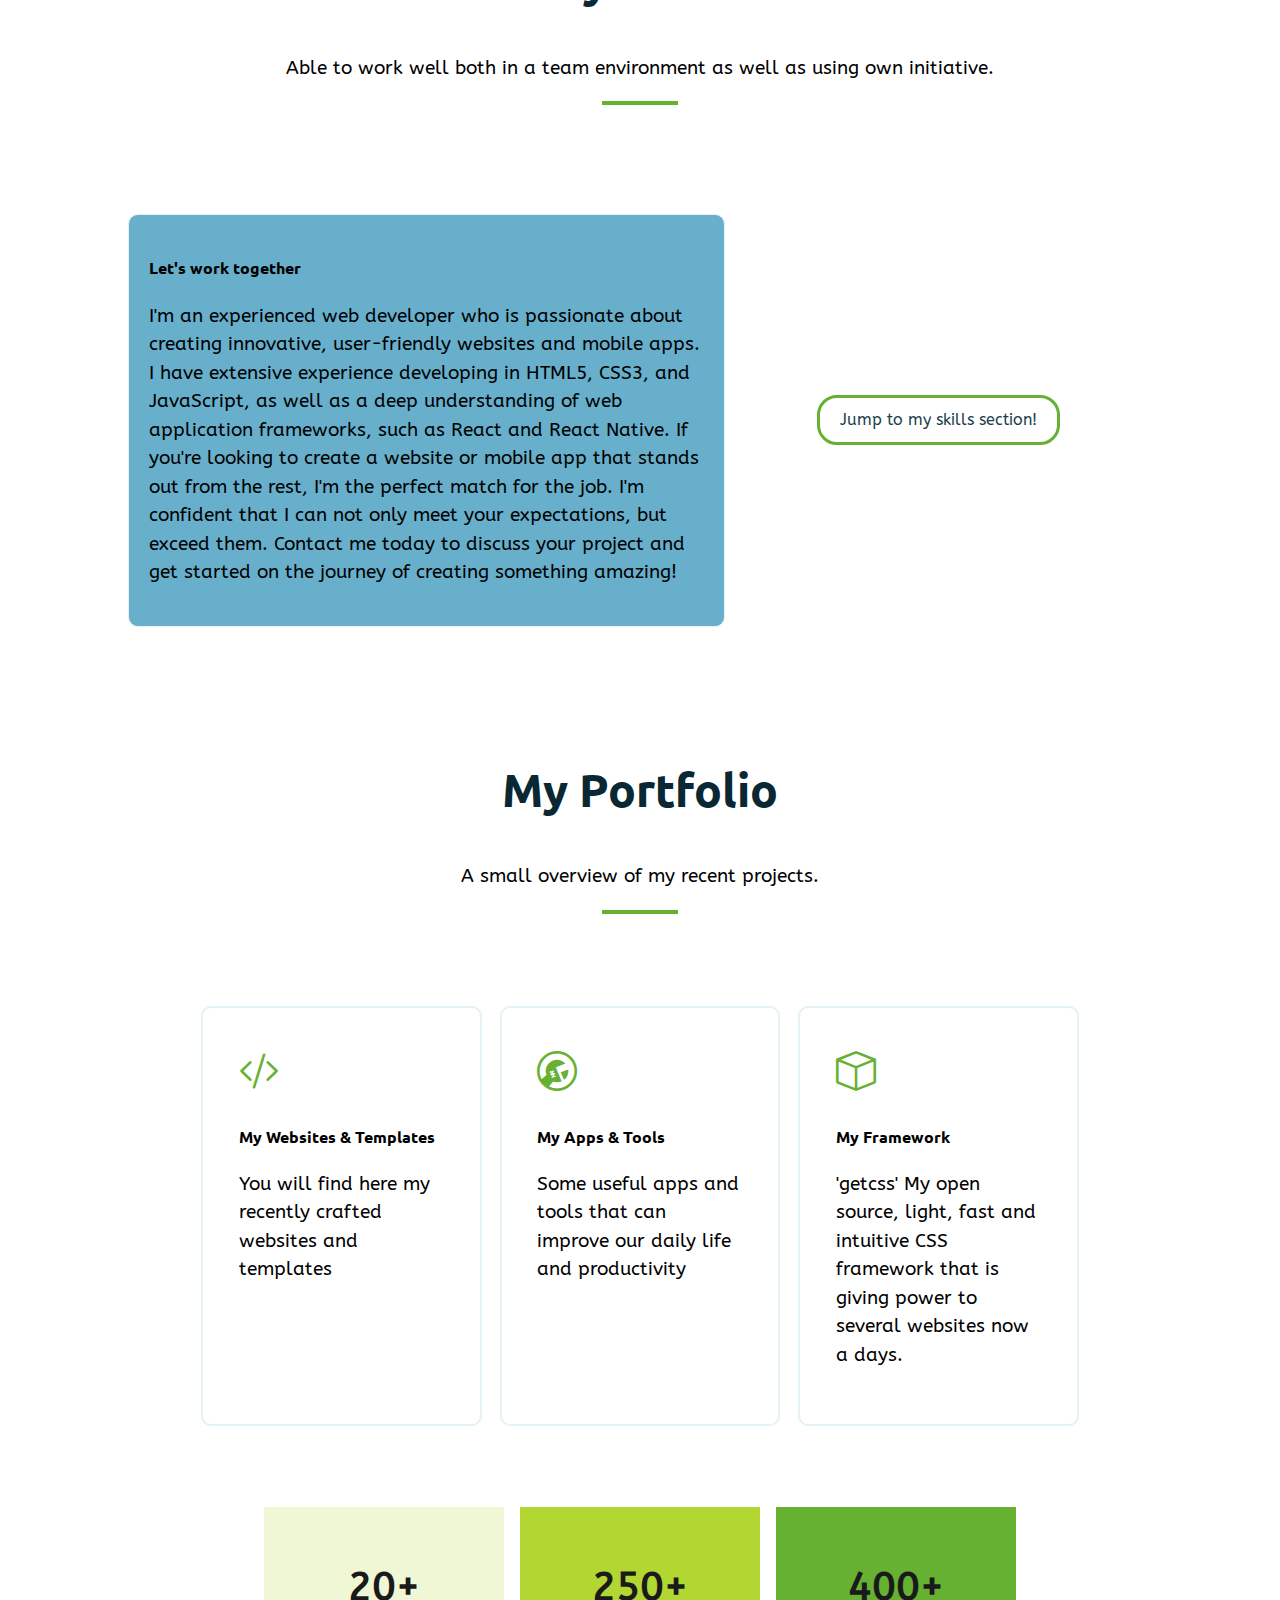
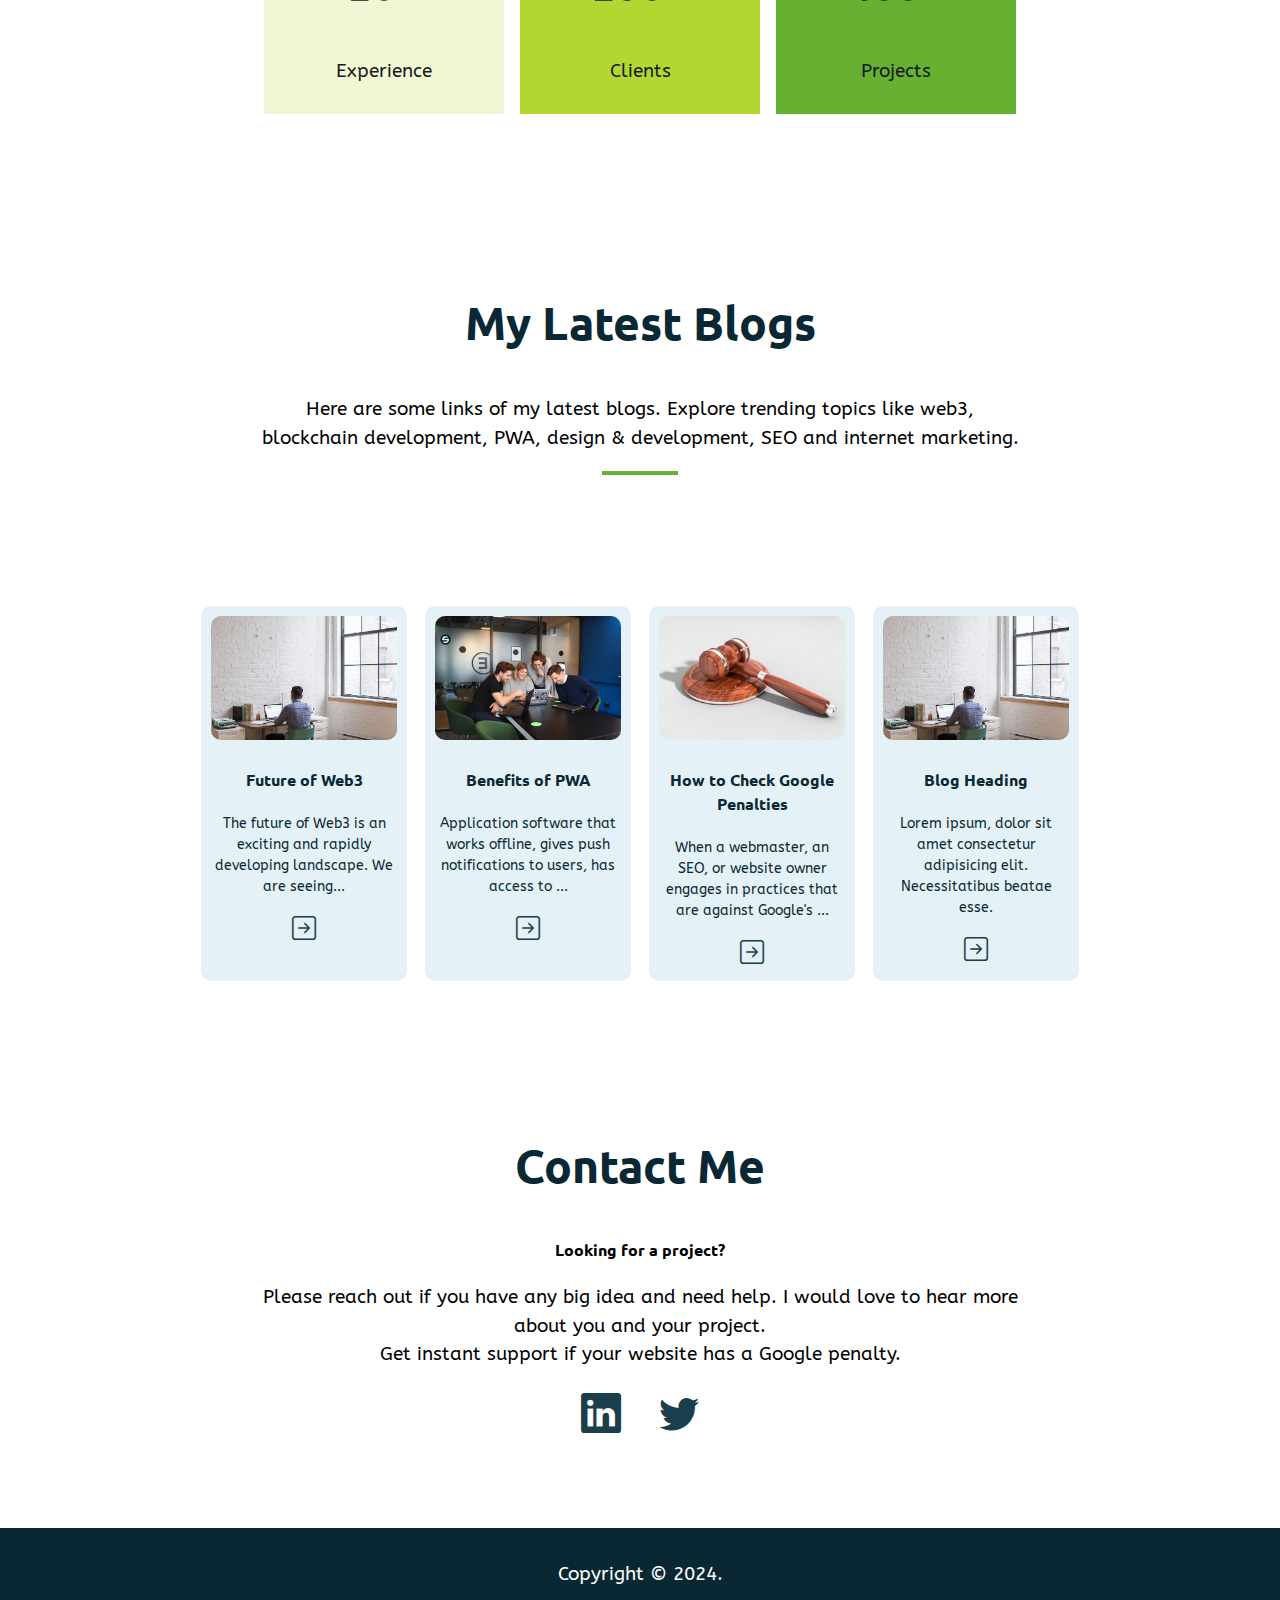
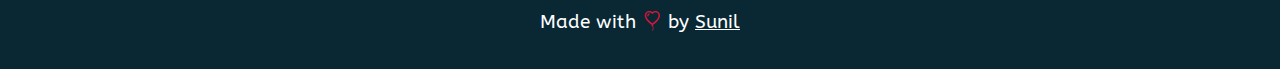
==== commit 34b22012: "Changed social link" ====
--- a/index.html
+++ b/index.html
@@ -34,7 +34,7 @@
 <div class="container-fluid">
   <div class="row">
     <div class="bg-p-4 tc-n-0 p-15" id="hero">
-      <pre class="tab4"><a href="https://www.linkedin.com/in/loresunil/" target="_blank"><i class="bi bi-linkedin fs-40 tc-p-3 social_link"></i></a>    <a href="https://twitter.com/LoreSunil" target="_blank"><i class="bi bi-twitter fs-40 tc-p-3 social_link"></i></a></pre>
+      <pre class="tab4"><a href="https://www.linkedin.com/in/loresunil/" target="_blank"><i class="bi bi-linkedin fs-40 tc-p-3 social_link"></i></a>    <a href="https://github.com/Sunil-Lore" target="_blank"><i class="bi bi-github fs-40 tc-p-3 social_link"></i></a></pre>
       <h1>      
         <a href="" id="hero_anchor" class="typo" data-period="2000" data-type='[ "Hi, Im Sunil.", "I am Creative.", "I Love to Develop.","Unlock your digital potential." ]'>
         <span class="wrap"></span>
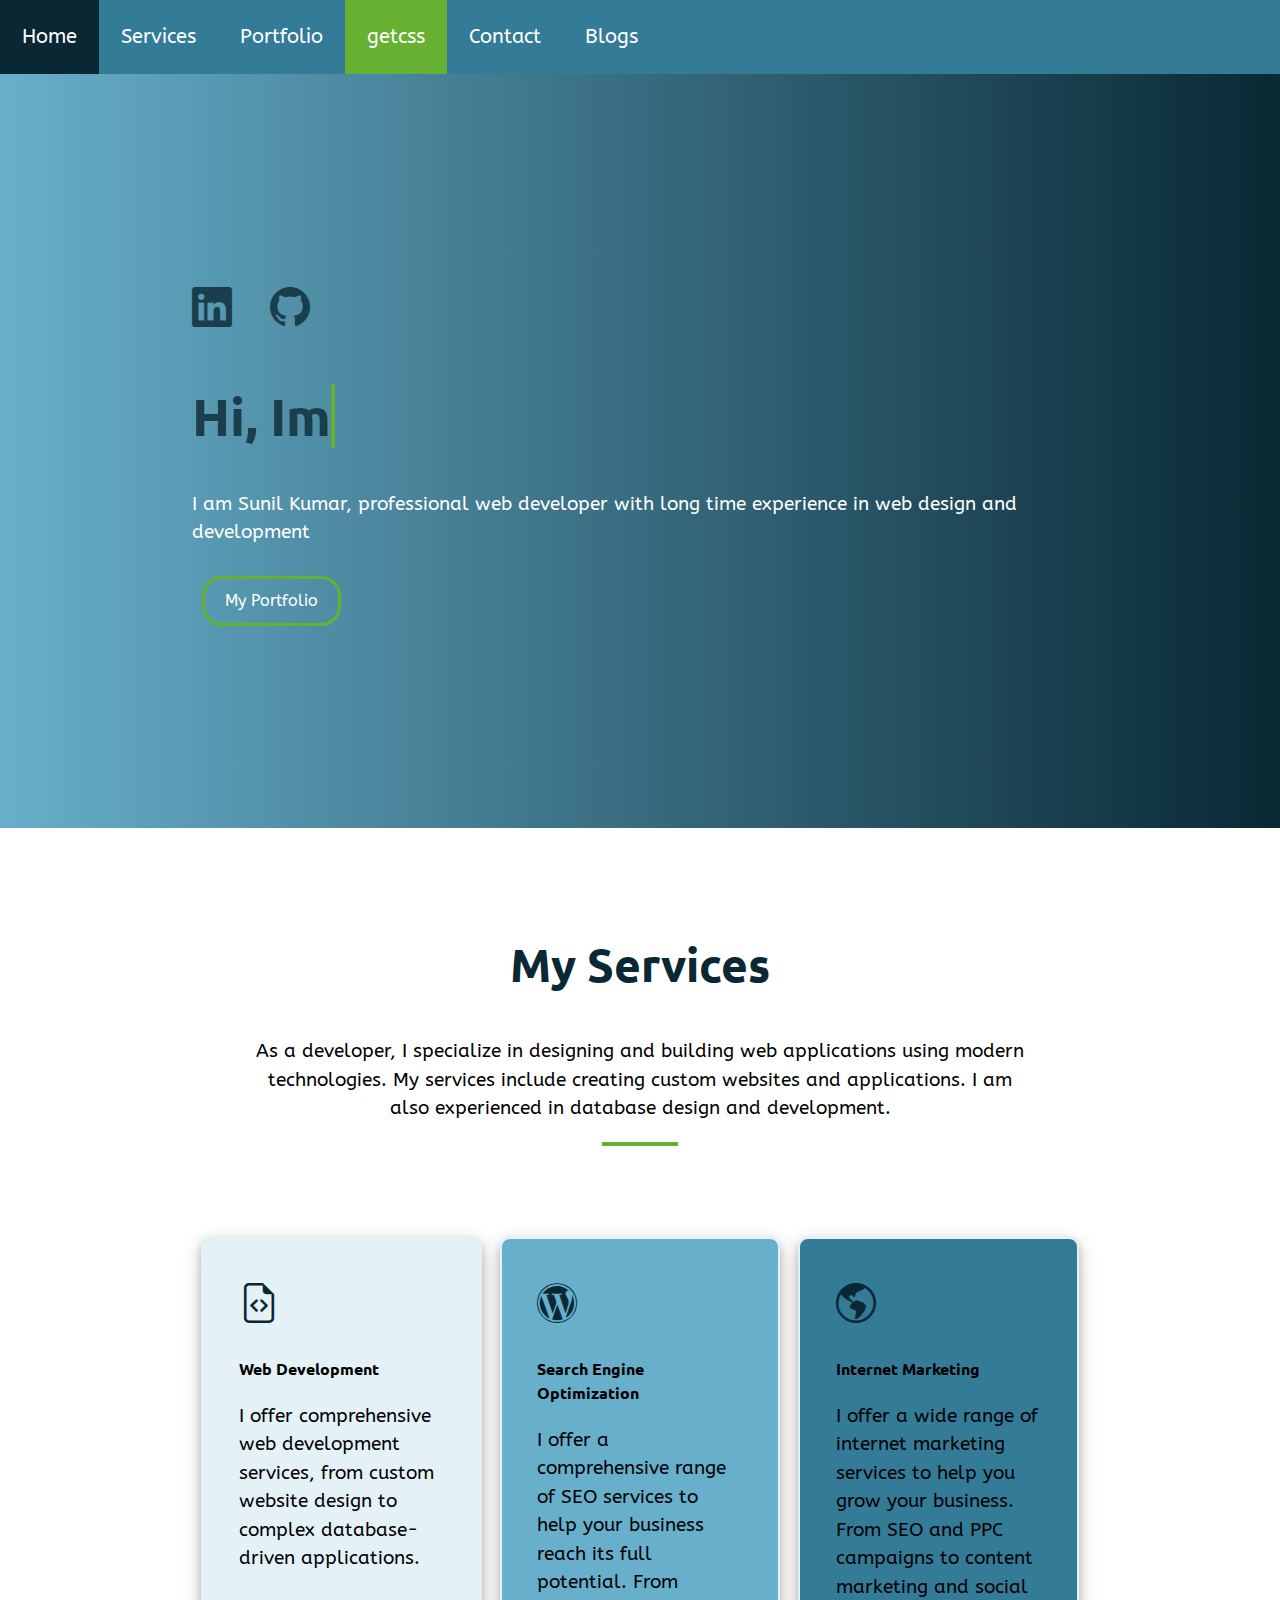
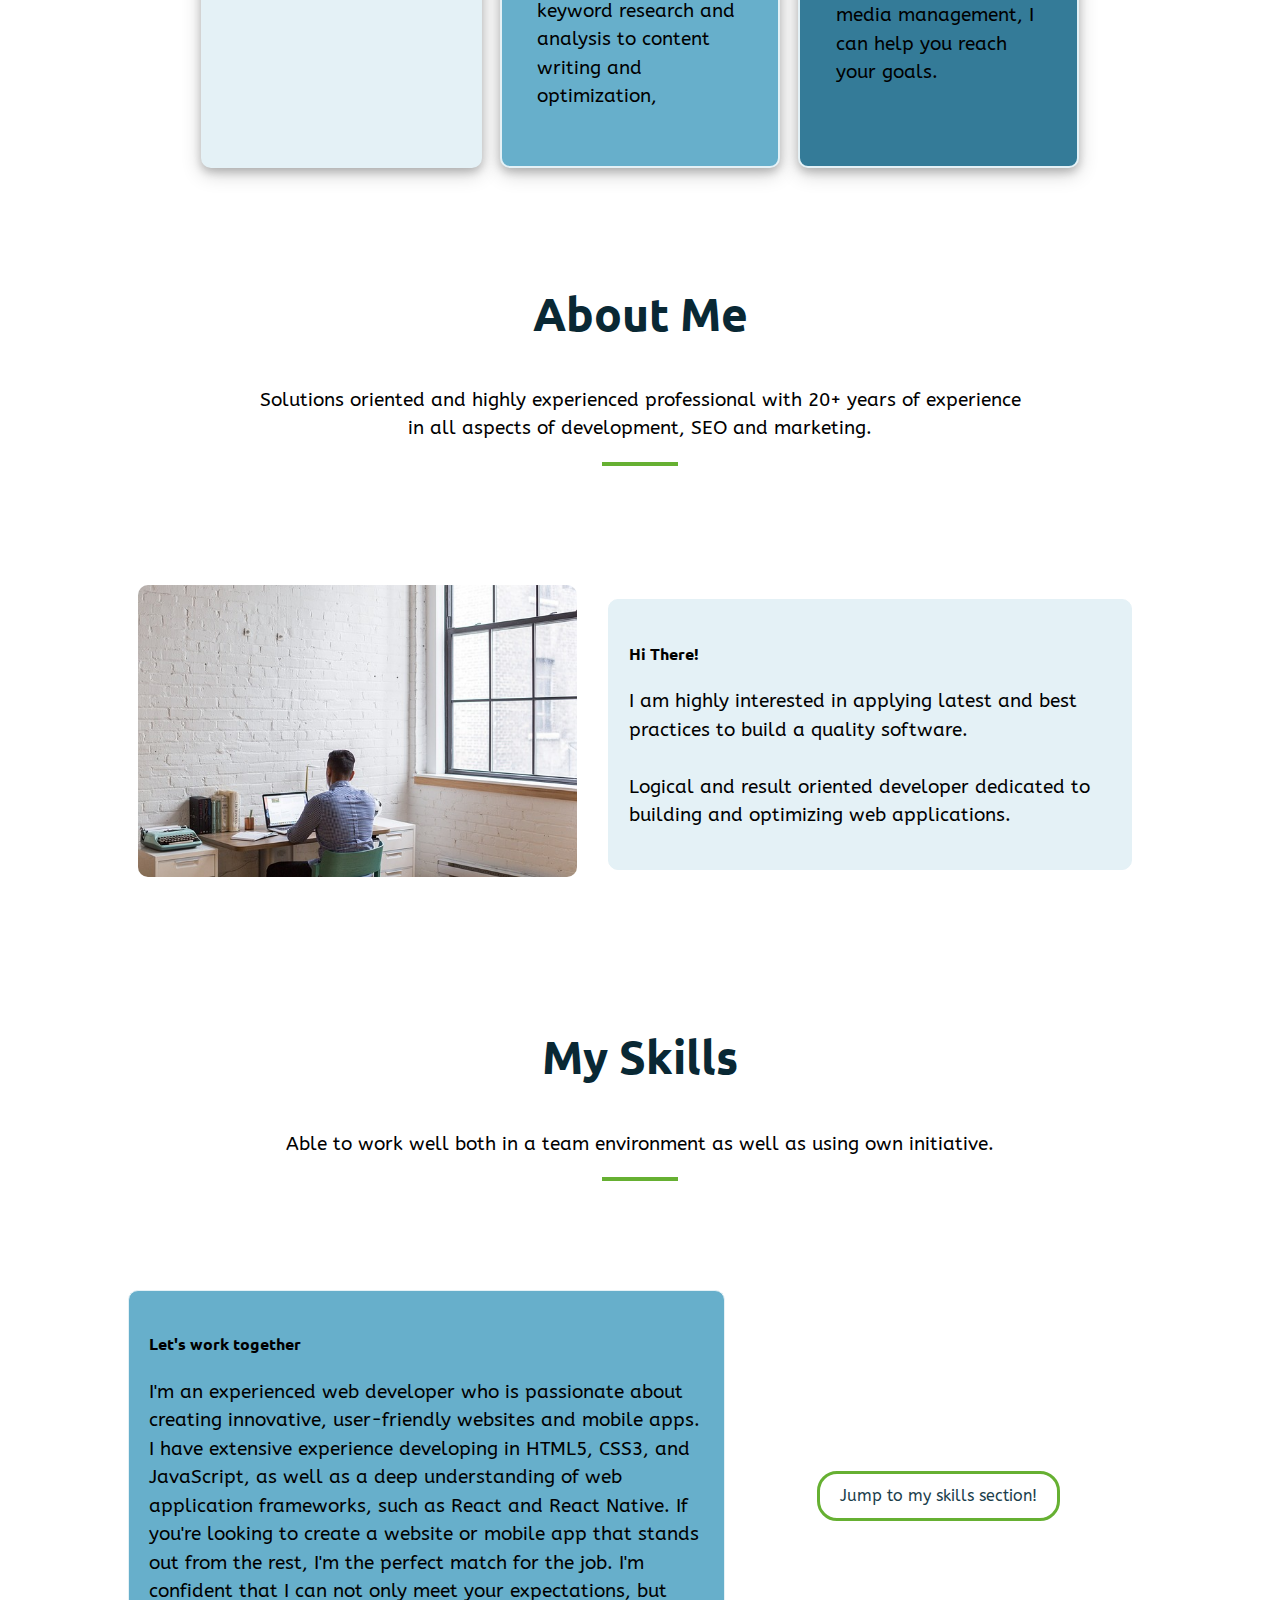
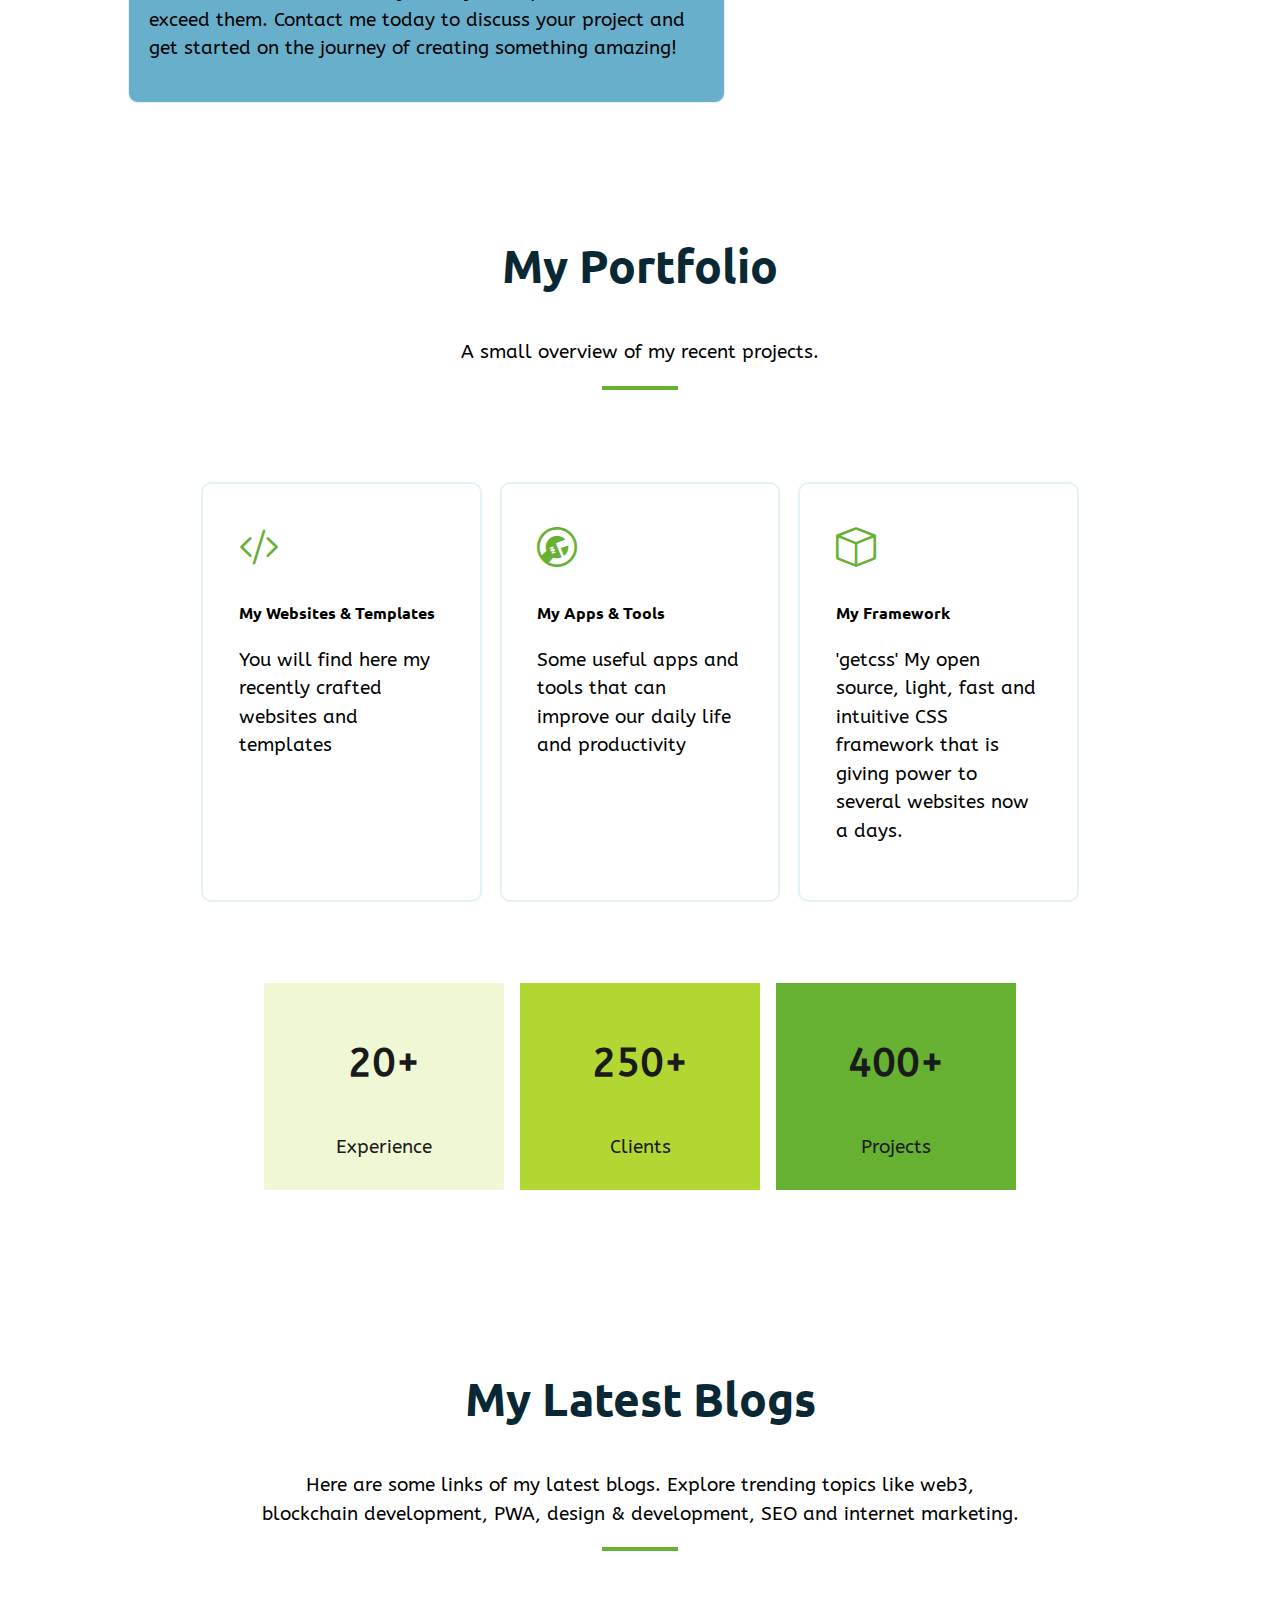
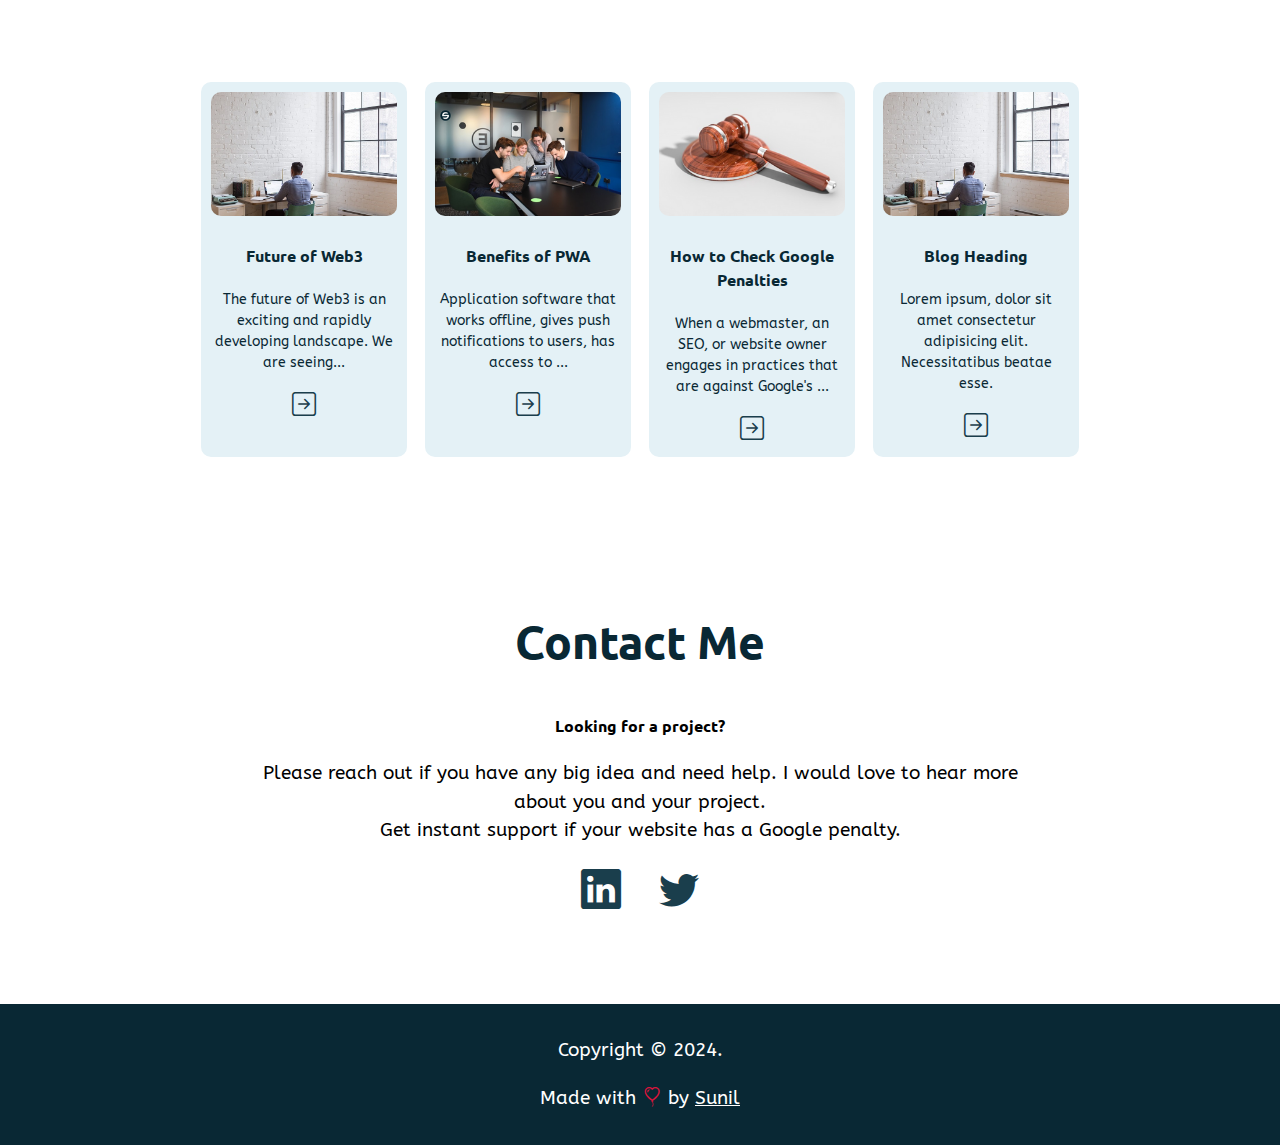
==== commit 82d359a5: "deleted some sevices" ====
--- a/index.html
+++ b/index.html
@@ -1,11 +1,20 @@
 <!DOCTYPE html>
 <html lang="en">
 <head>
+  <!-- Google tag (gtag.js) -->
+<script async src="https://www.googletagmanager.com/gtag/js?id=G-30HPTB34H3"></script>
+<script>
+  window.dataLayer = window.dataLayer || [];
+  function gtag(){dataLayer.push(arguments);}
+  gtag('js', new Date());
+
+  gtag('config', 'G-30HPTB34H3');
+</script>
     <meta charset="UTF-8">
     <meta name="viewport" content="width=device-width, initial-scale=1.0">
     <link rel="stylesheet" href="style.css" />
     <link rel="stylesheet" href="custom.css" />
-    <title>One of the best web developer in India | DeveloperSunil.in</title>
+    <title>One of the best web developer in India | sunil-lore.github.io</title>
 </head>
 <body>
     <!-- Navigation bar Starts -->
@@ -57,23 +66,6 @@
     </div>
     <div class="col-md-4 col-lg-3 bg-p-1 border-2-p-0 p-4 m-1 br-10 ">
       <i class="bi bi-wordpress fs-40 tc-p-4"></i>
-      <h4>Wordpress Development</h4>
-      <p>I provide a full suite of WordPress development services including: Custom theme and plugin development, Content management system (CMS) setup, etc.
-      </p>
-    </div>
-    <div class="col-md-4 col-lg-3 bg-p-2 border-2-p-0 p-4 m-1 br-10 ">
-      <i class="bi bi-android2 fs-40 tc-p-4"></i>
-      <h4>App Development</h4>
-      <p>I offer app development services for businesses of all sizes. Whether you are looking to develop a new app from scratch or just need help maintaining an existing one, I can help.</p>
-    </div>
-    <div class="col-md-4 col-lg-3 bg-p-0 border-2-p-0 p-4 m-1 br-10  ">
-      <i class="bi bi-buildings fs-40 tc-p-4"></i>
-      <h4>Shopify Development</h4>
-      <p>My Shopify development services include: Creating custom Shopify themes, Integrating payment gateways, 
-        Building custom Shopify apps etc.</p>
-    </div>
-    <div class="col-md-4 col-lg-3 bg-p-1 border-2-p-0 p-4 m-1 br-10 ">
-      <i class="bi bi-wrench-adjustable-circle fs-40 tc-p-4"></i>
       <h4>Search Engine Optimization</h4>
       <p>I offer a comprehensive range of SEO services to help your business reach its full potential. From keyword research and analysis to content writing and optimization,</p>
     </div>
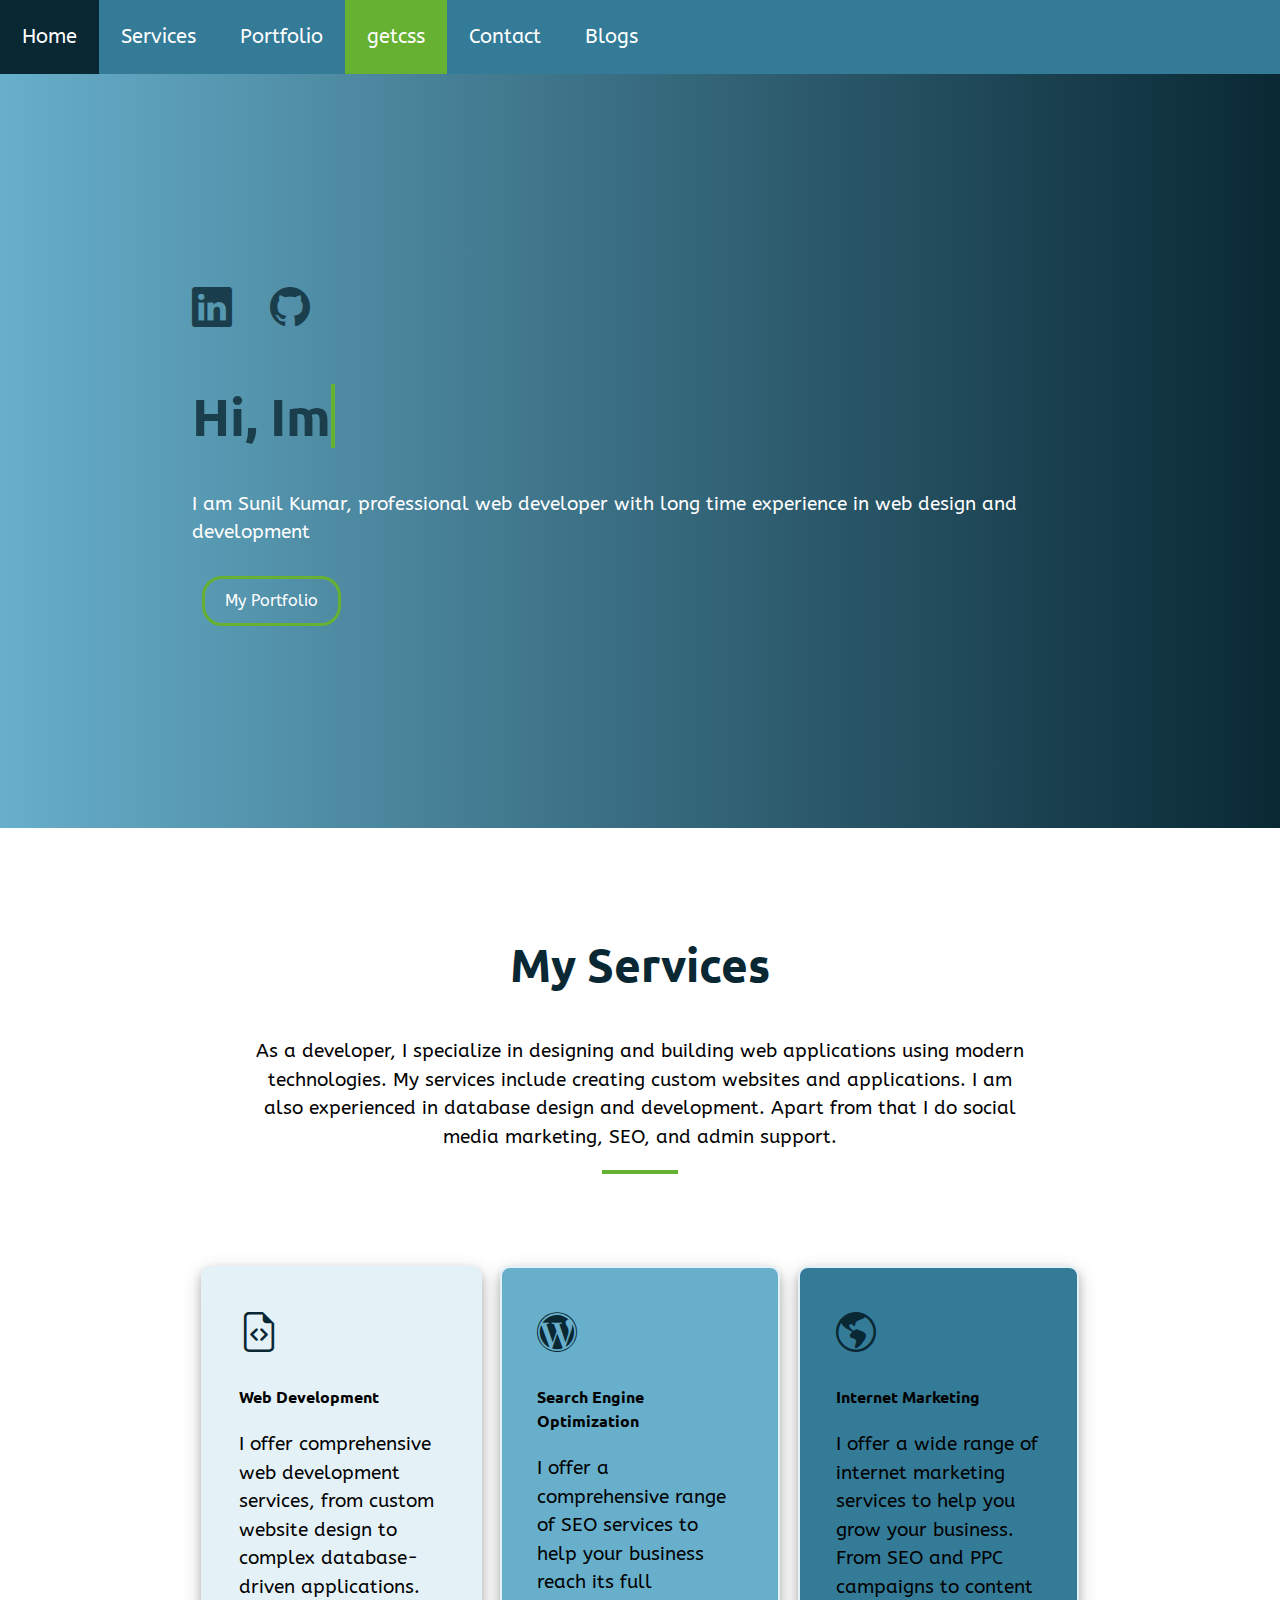
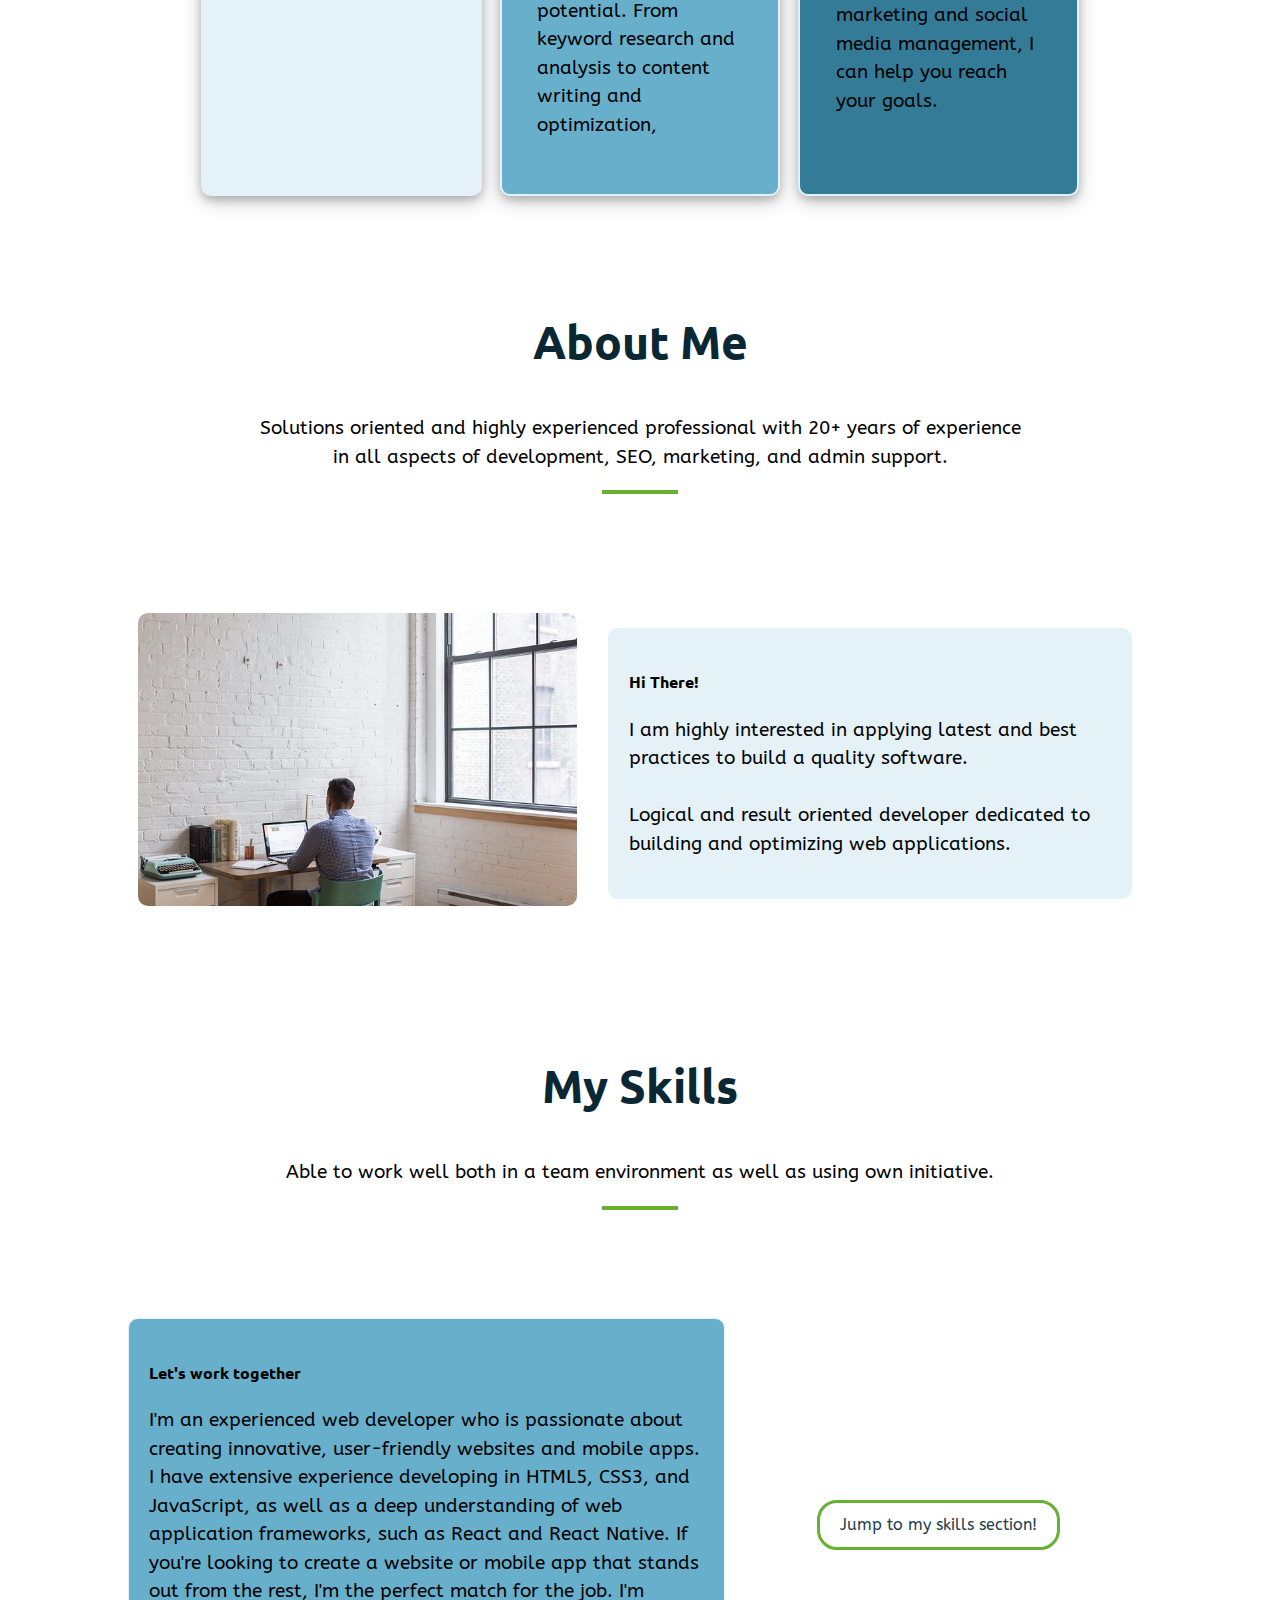
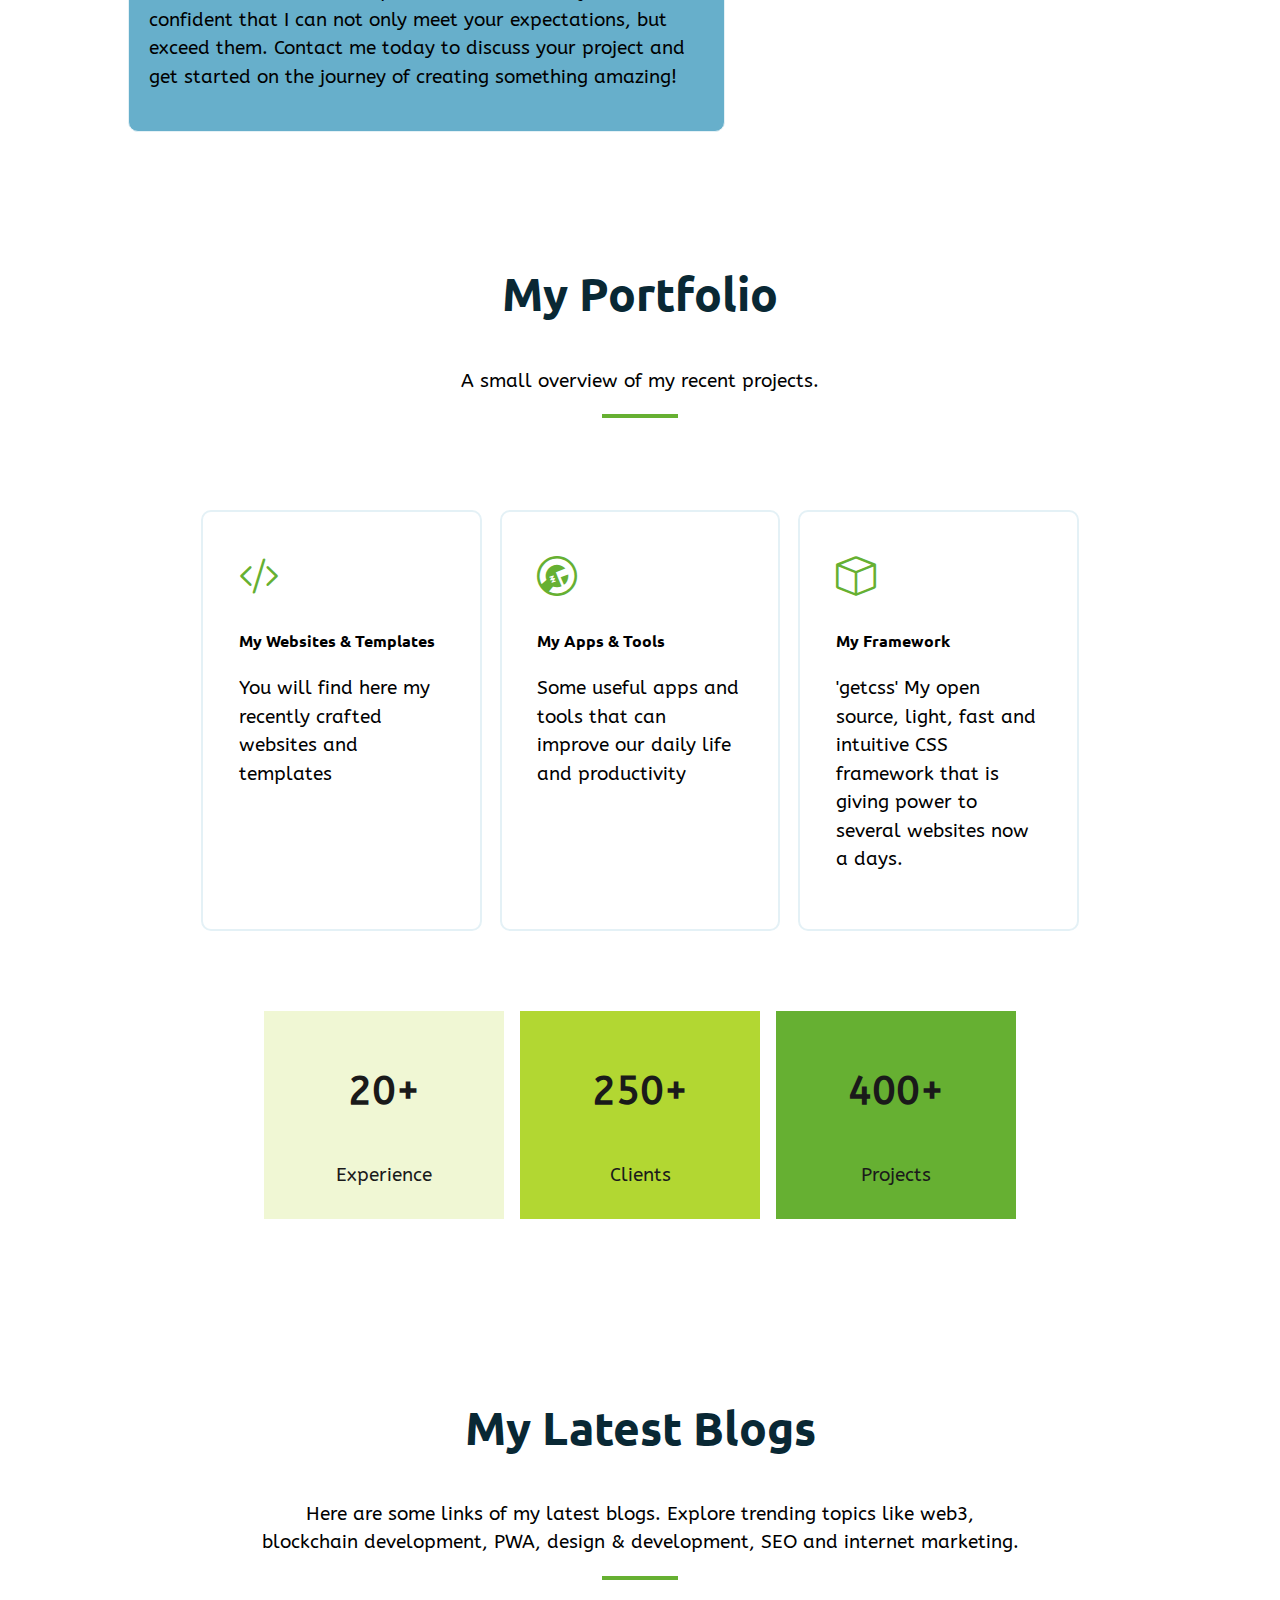
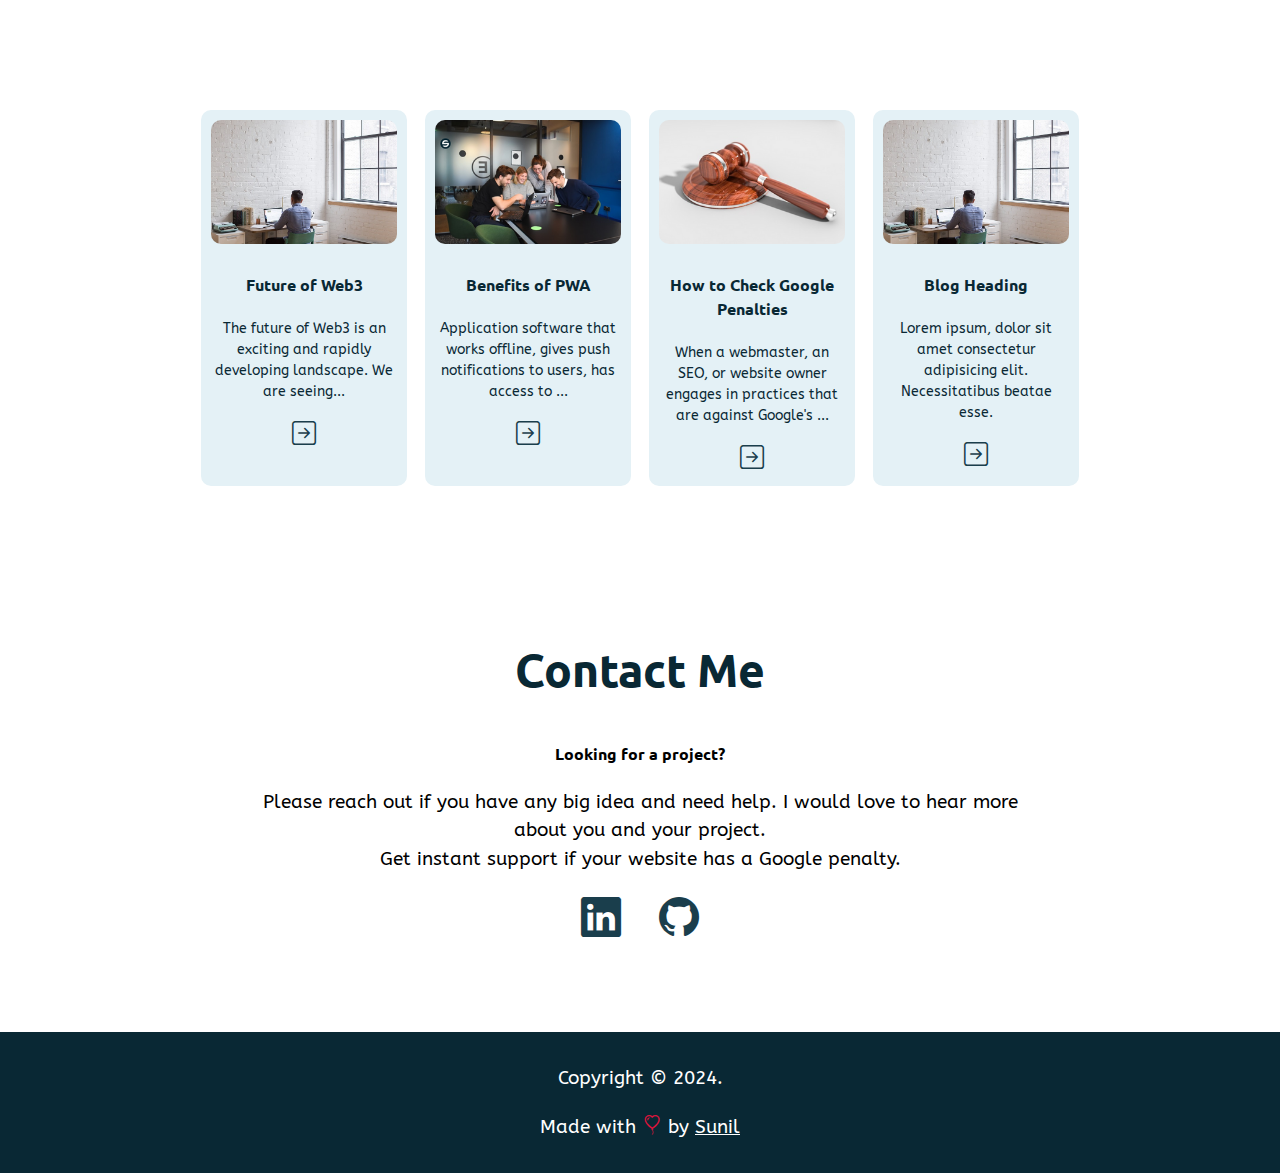
==== commit d1ddc09a: "update" ====
--- a/index.html
+++ b/index.html
@@ -12,6 +12,12 @@
 </script>
     <meta charset="UTF-8">
     <meta name="viewport" content="width=device-width, initial-scale=1.0">
+
+
+	  <meta name="theme-color" content="#67AFCB"/>
+    <meta name="robots" content="index, follow" />
+    <meta name="description" content="Best web developer, SEO and Internet marketer in India. Contact me for web development, internet marketing consultancy, technical SEO, SEO audit or helps in removing search engine penalty or manual action" />
+
     <link rel="stylesheet" href="style.css" />
     <link rel="stylesheet" href="custom.css" />
     <title>One of the best web developer in India | sunil-lore.github.io</title>
@@ -55,7 +61,7 @@
   </div>
   <div id="services" class="row text-center p-x-20 p-y-5">
     <h2 class="tc-p-4" >My Services</h2>
-    <p>As a developer, I specialize in designing and building web applications using modern technologies. My services include creating custom websites and applications. I am also experienced in database design and development.</p>
+    <p>As a developer, I specialize in designing and building web applications using modern technologies. My services include creating custom websites and applications. I am also experienced in database design and development. Apart from that I do social media marketing, SEO, and admin support.</p>
     <p class="w-10 border-bottom-2-s-2 m-x-auto m-t-2"></p>
   </div>
   <div class="row p-x-15 flex-container services">
@@ -77,7 +83,7 @@
   </div>
     <div class="row text-center p-x-20 p-y-5 br-10">
     <h2 class="tc-p-4">About Me</h2>
-    <p>Solutions oriented and highly experienced professional with 20+ years of experience in all aspects of development, SEO and marketing. </p>
+    <p>Solutions oriented and highly experienced professional with 20+ years of experience in all aspects of development, SEO, marketing, and admin support. </p>
     <p class="w-10 border-bottom-2-s-2 m-x-auto m-t-2"></p>
   </div>
   <div class="row perfect-center flex-container p-x-10 p-y-2">
@@ -190,7 +196,7 @@
   <h2 class="tc-p-4" id="contact">Contact Me</h2>
   <h4>Looking for a project?</h4>
   <p>Please reach out if you have any big idea and need help. I would love to hear more about you and your project.<br /> Get instant support if your website has a Google penalty.</p>
-  <pre class="tab4"><a href="https://www.linkedin.com/in/loresunil/" target="_blank"><i class="bi bi-linkedin fs-40 tc-p-3 social_link"></i></a>    <a href="https://twitter.com/LoreSunil" target="_blank"><i class="bi bi-twitter fs-40 tc-p-3 social_link"></i></a></pre>
+  <pre class="tab4"><a href="https://www.linkedin.com/in/loresunil/" target="_blank"><i class="bi bi-linkedin fs-40 tc-p-3 social_link"></i></a>    <a href="https://github.com/Sunil-Lore" target="_blank"><i class="bi bi-github fs-40 tc-p-3 social_link"></i></a></pre>
 </div>
 <!-- Contact Me section end -->
 <!-- Copyright section start -->
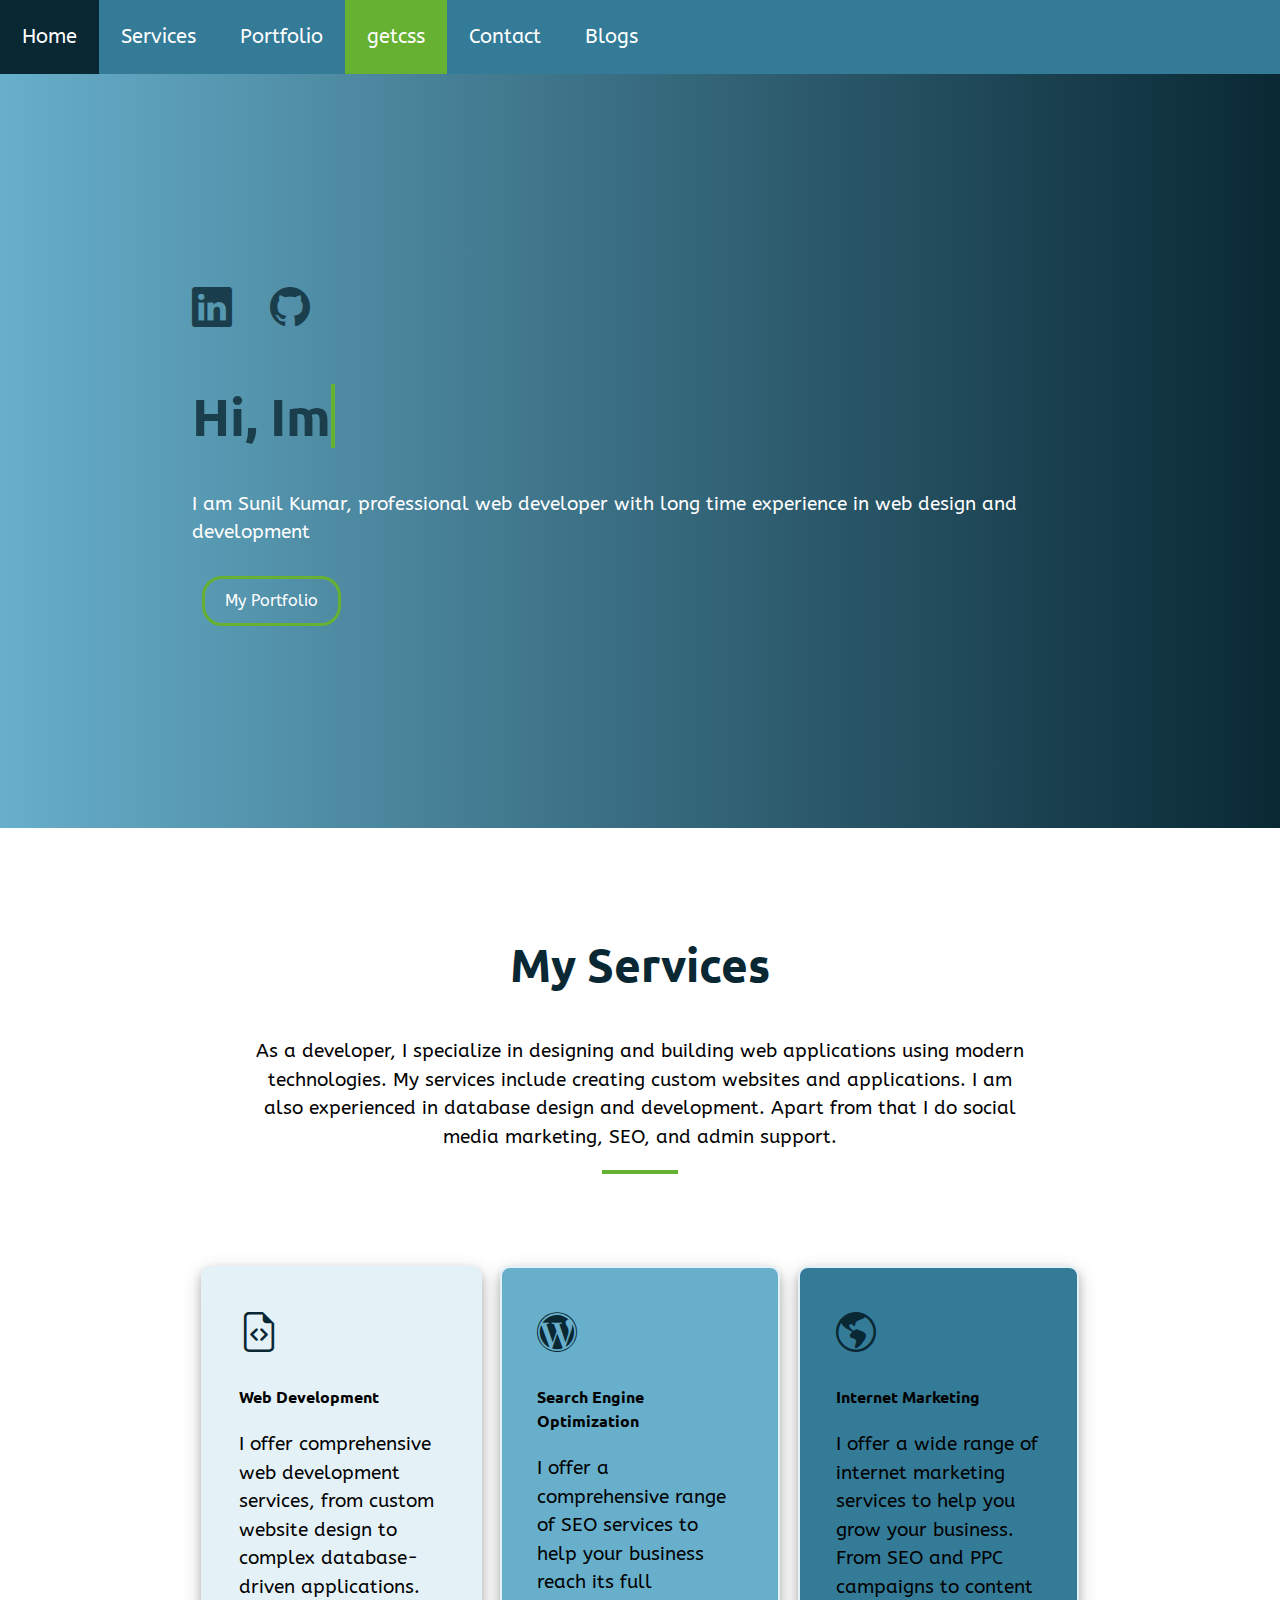
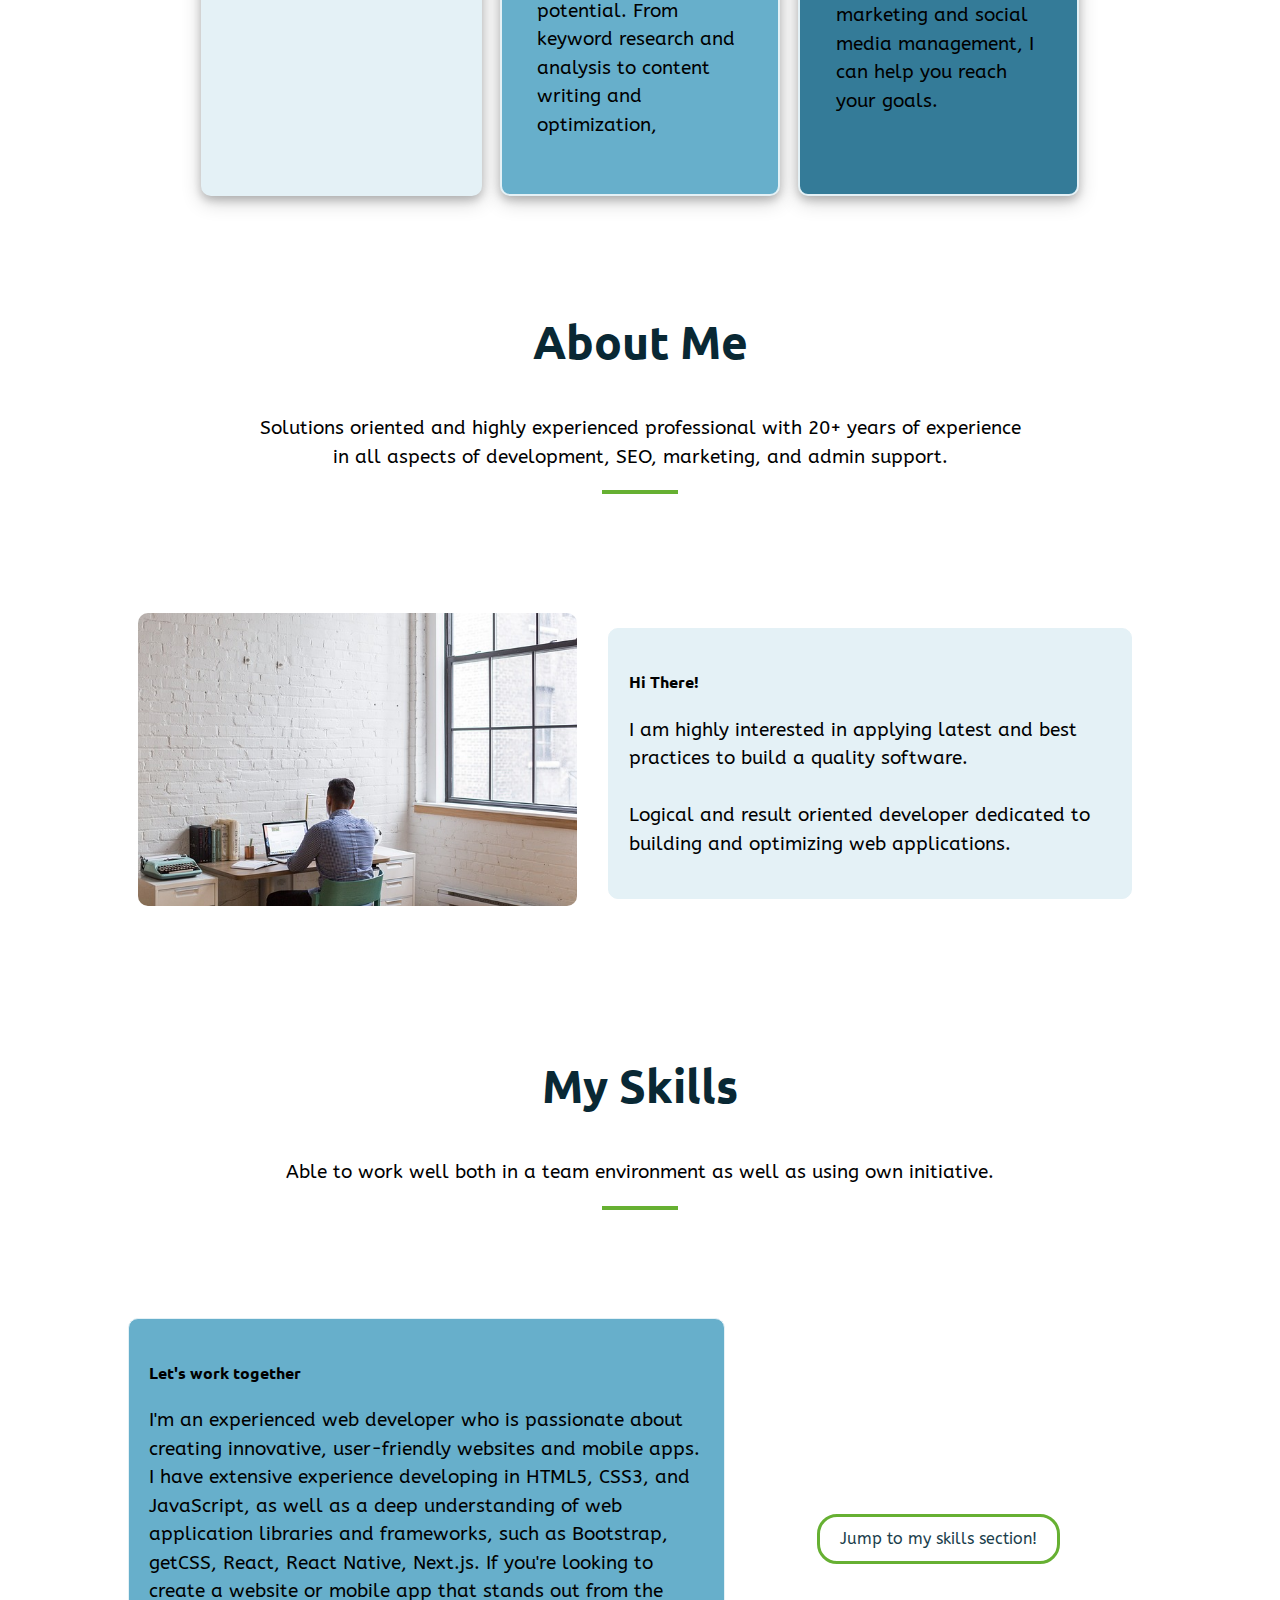
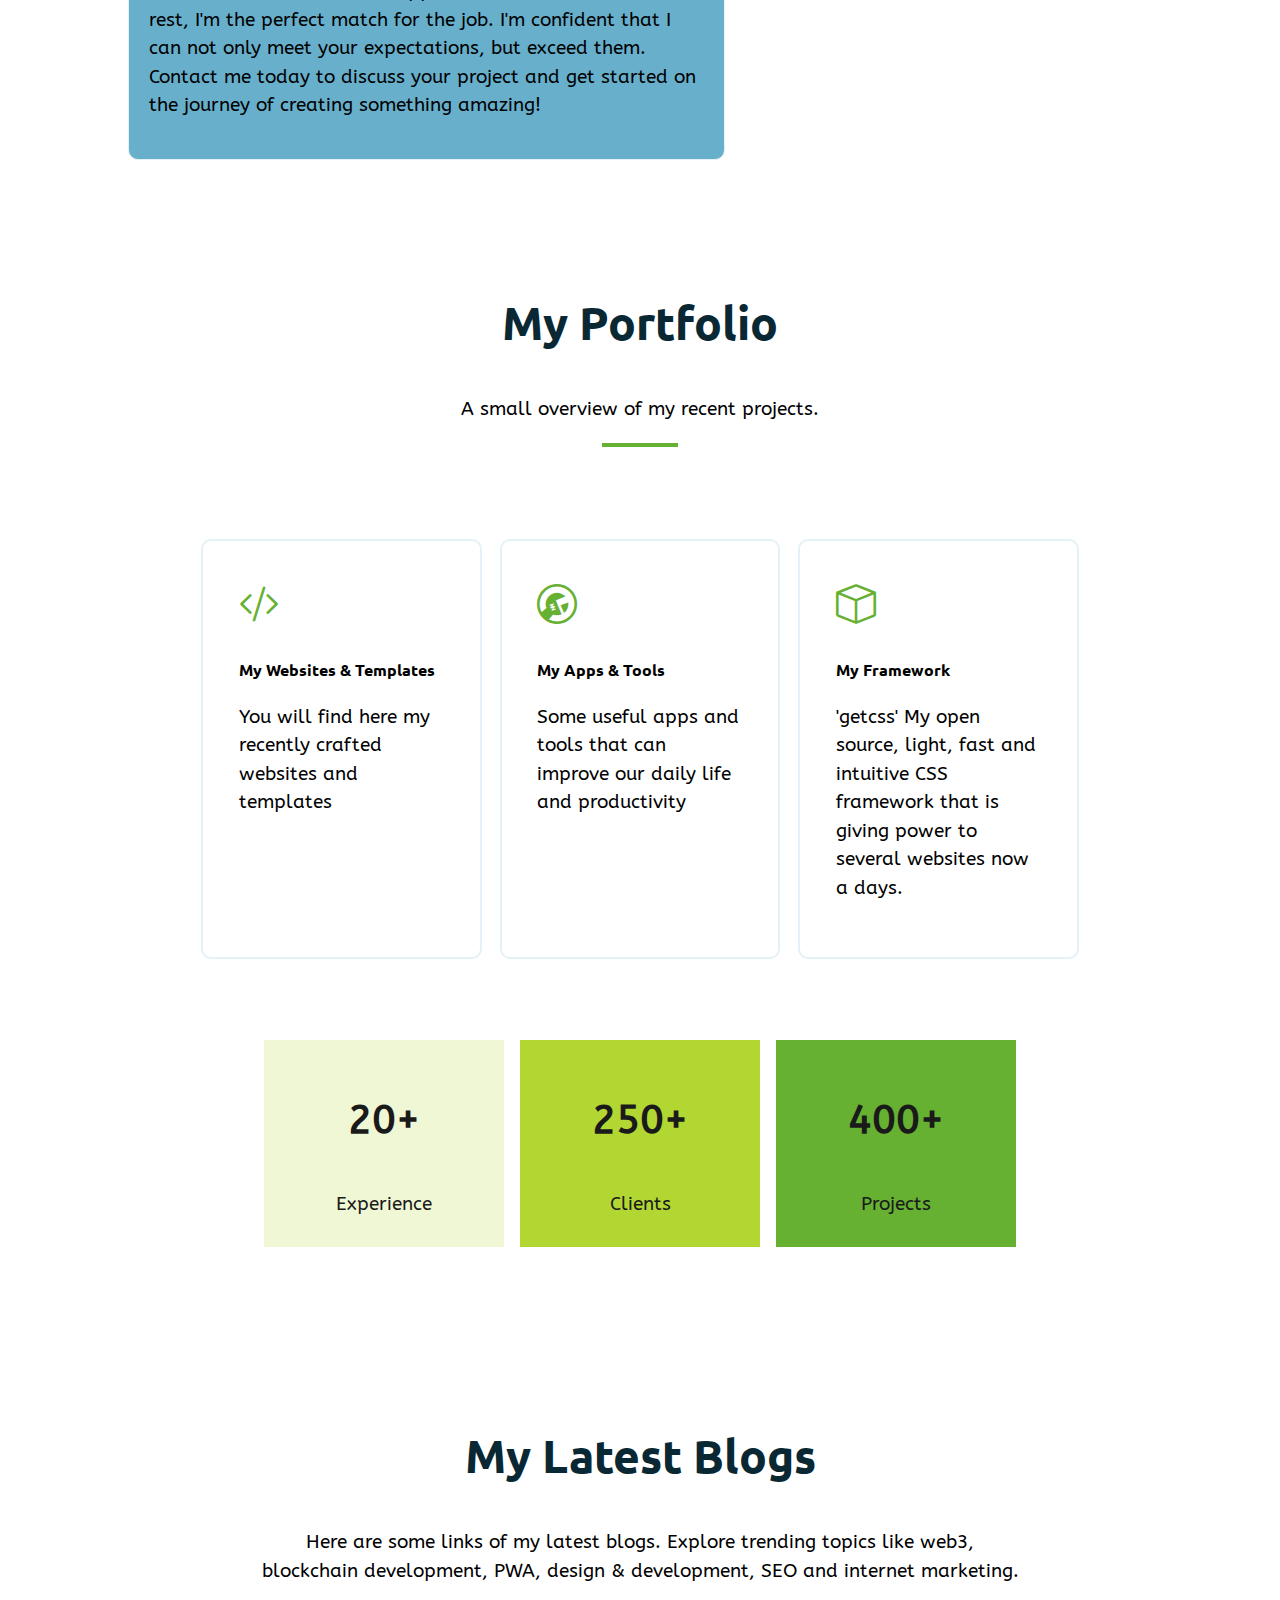
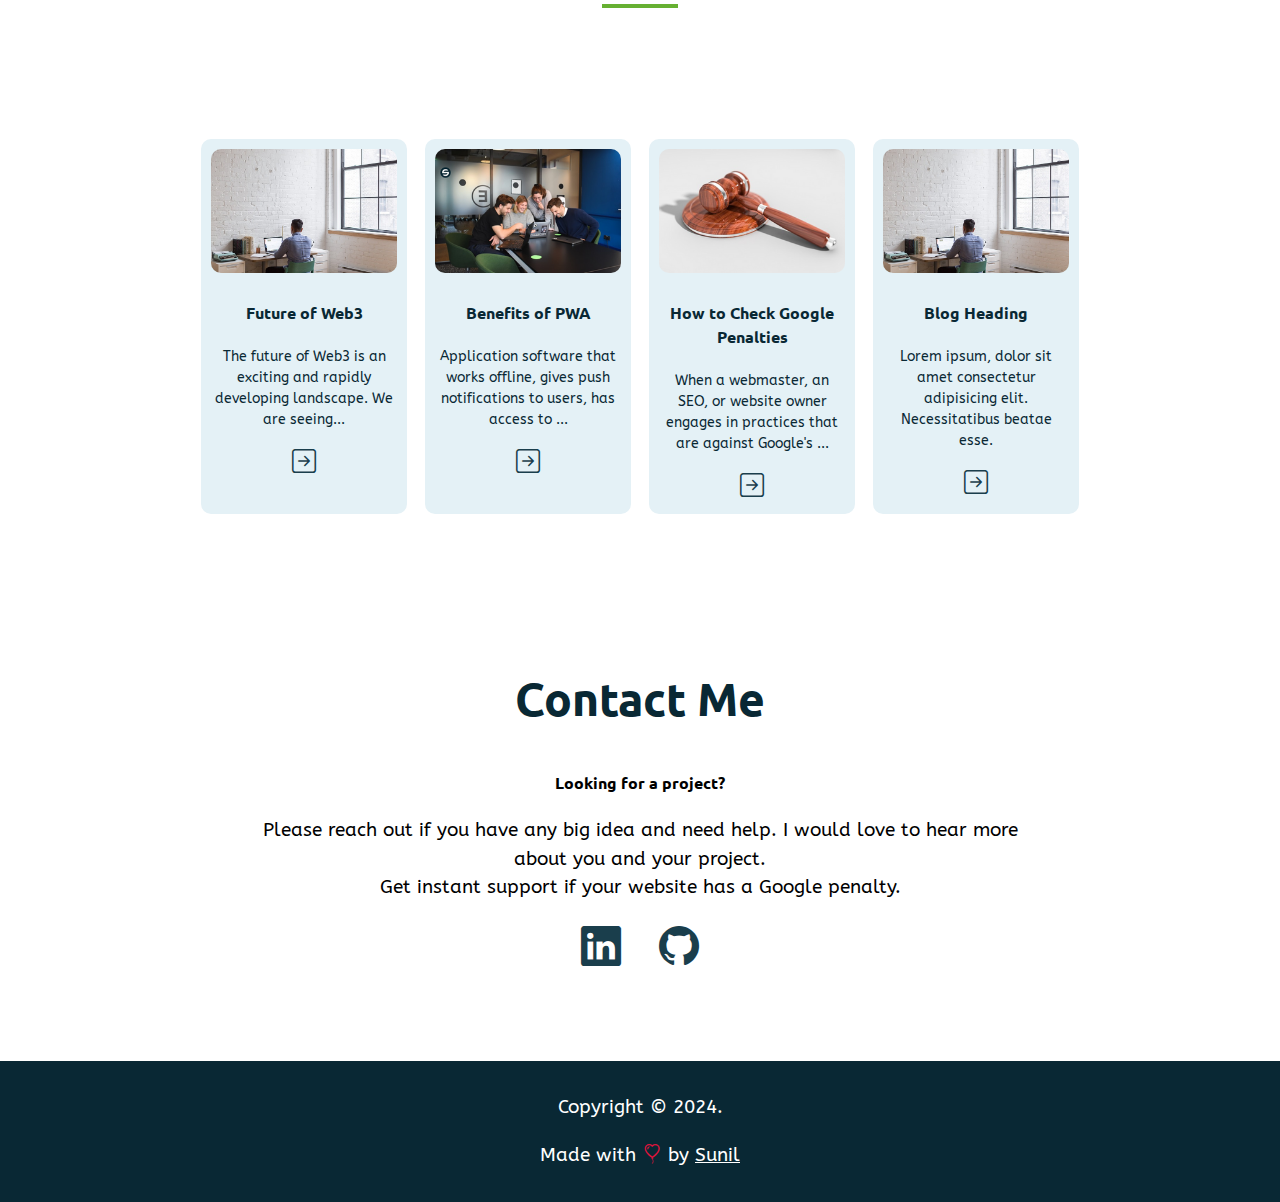
==== commit 872cc9ef: "update content and file structure" ====
--- a/index.html
+++ b/index.html
@@ -105,7 +105,7 @@
   <div class="row flex-container p-x-10 p-y-2">
     <div class="col-md-7 bg-p-1 p-2 box_highlight br-10">
       <h4>Let's work together</h4>
-      <p>I'm an experienced web developer who is passionate about creating innovative, user-friendly websites and mobile apps. I have extensive experience developing in HTML5, CSS3, and JavaScript, as well as a deep understanding of web application frameworks, such as React and React Native. If you're looking to create a website or mobile app that stands out from the rest, I'm the perfect match for the job. I'm confident that I can not only meet your expectations, but exceed them. Contact me today to discuss your project and get started on the journey of creating something amazing!</p>
+      <p>I'm an experienced web developer who is passionate about creating innovative, user-friendly websites and mobile apps. I have extensive experience developing in HTML5, CSS3, and JavaScript, as well as a deep understanding of web application libraries and frameworks, such as Bootstrap, getCSS, React, React Native, Next.js. If you're looking to create a website or mobile app that stands out from the rest, I'm the perfect match for the job. I'm confident that I can not only meet your expectations, but exceed them. Contact me today to discuss your project and get started on the journey of creating something amazing!</p>
 
     </div>
     <div class="col-md-5 p-4 perfect-center">
@@ -280,7 +280,7 @@
 </script>
 <!-- Script for navigation bar end -->
 <!-- Script link for typewriter effect in hero section start -->
-<script src="hero_text.js"></script>
+<script src="main_display.js"></script>
 <!-- Script link for typewriter effect in hero section end -->
 </body>
 </html>
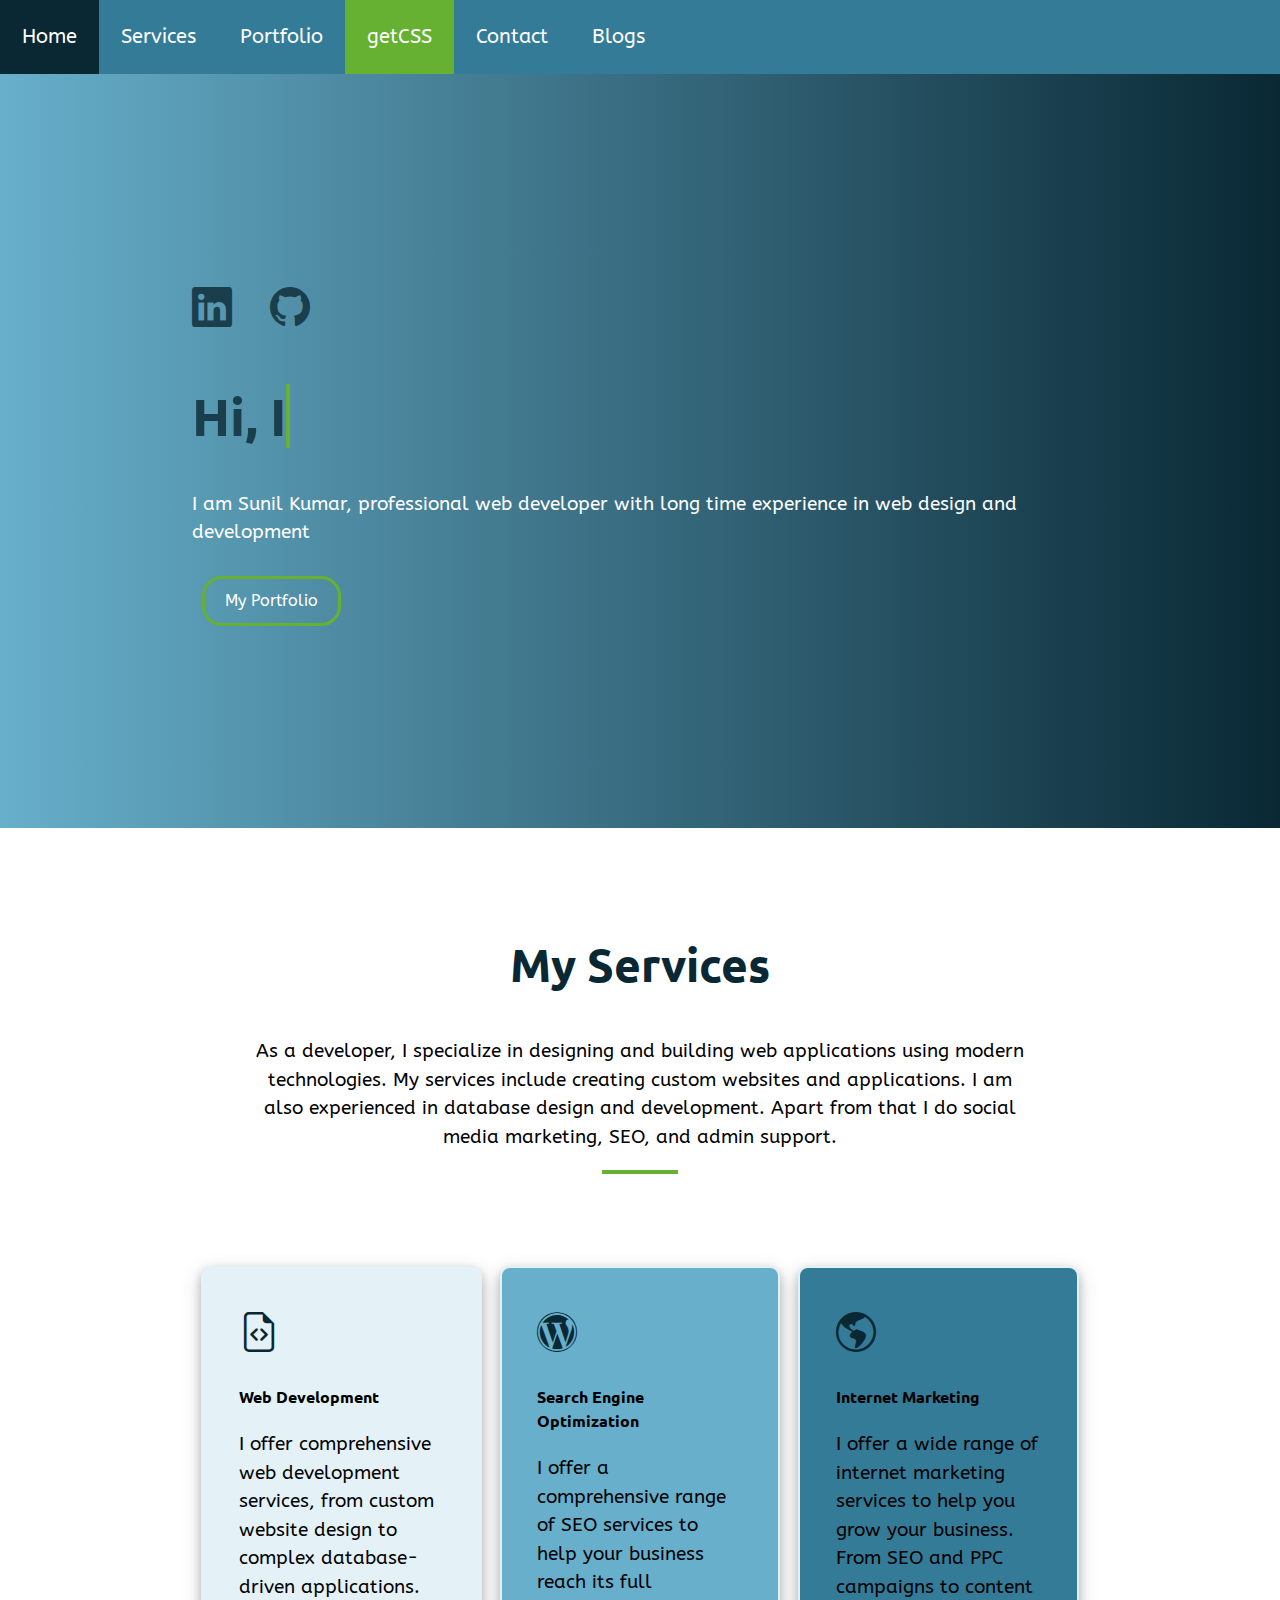
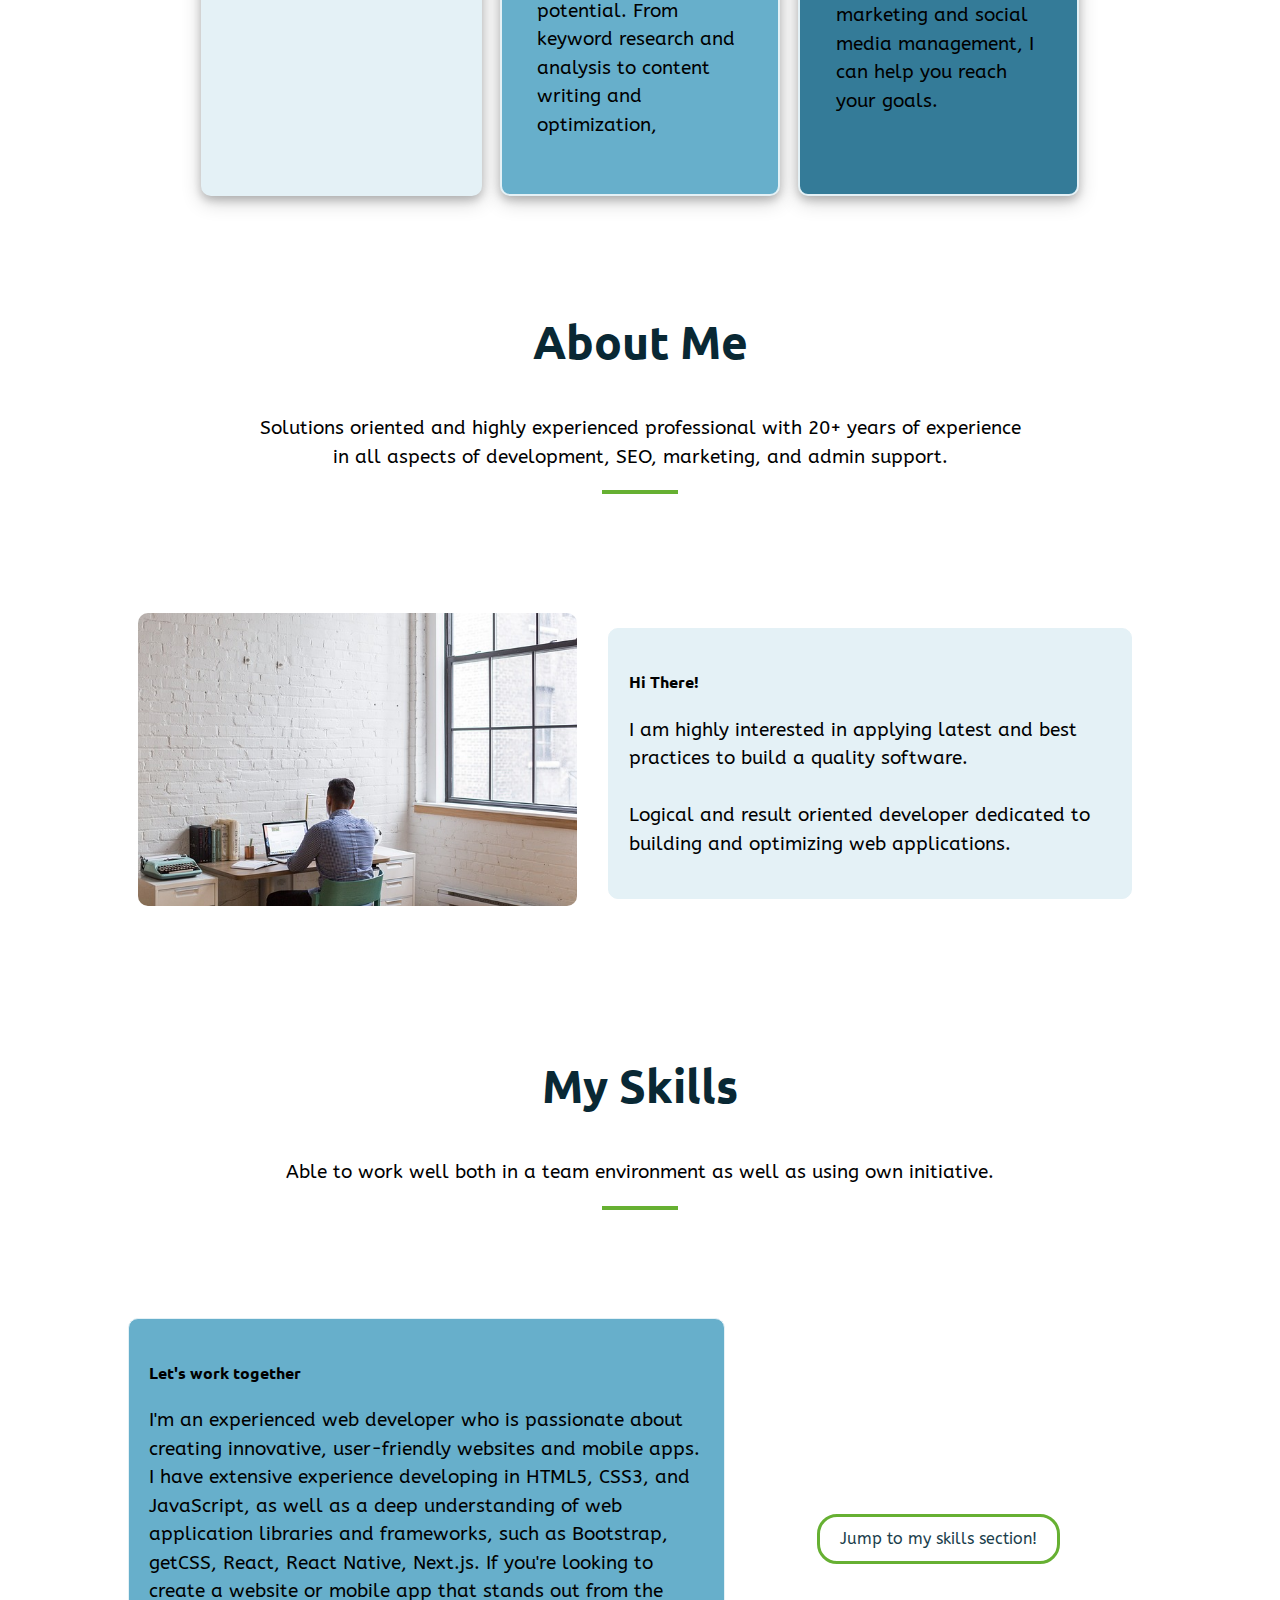
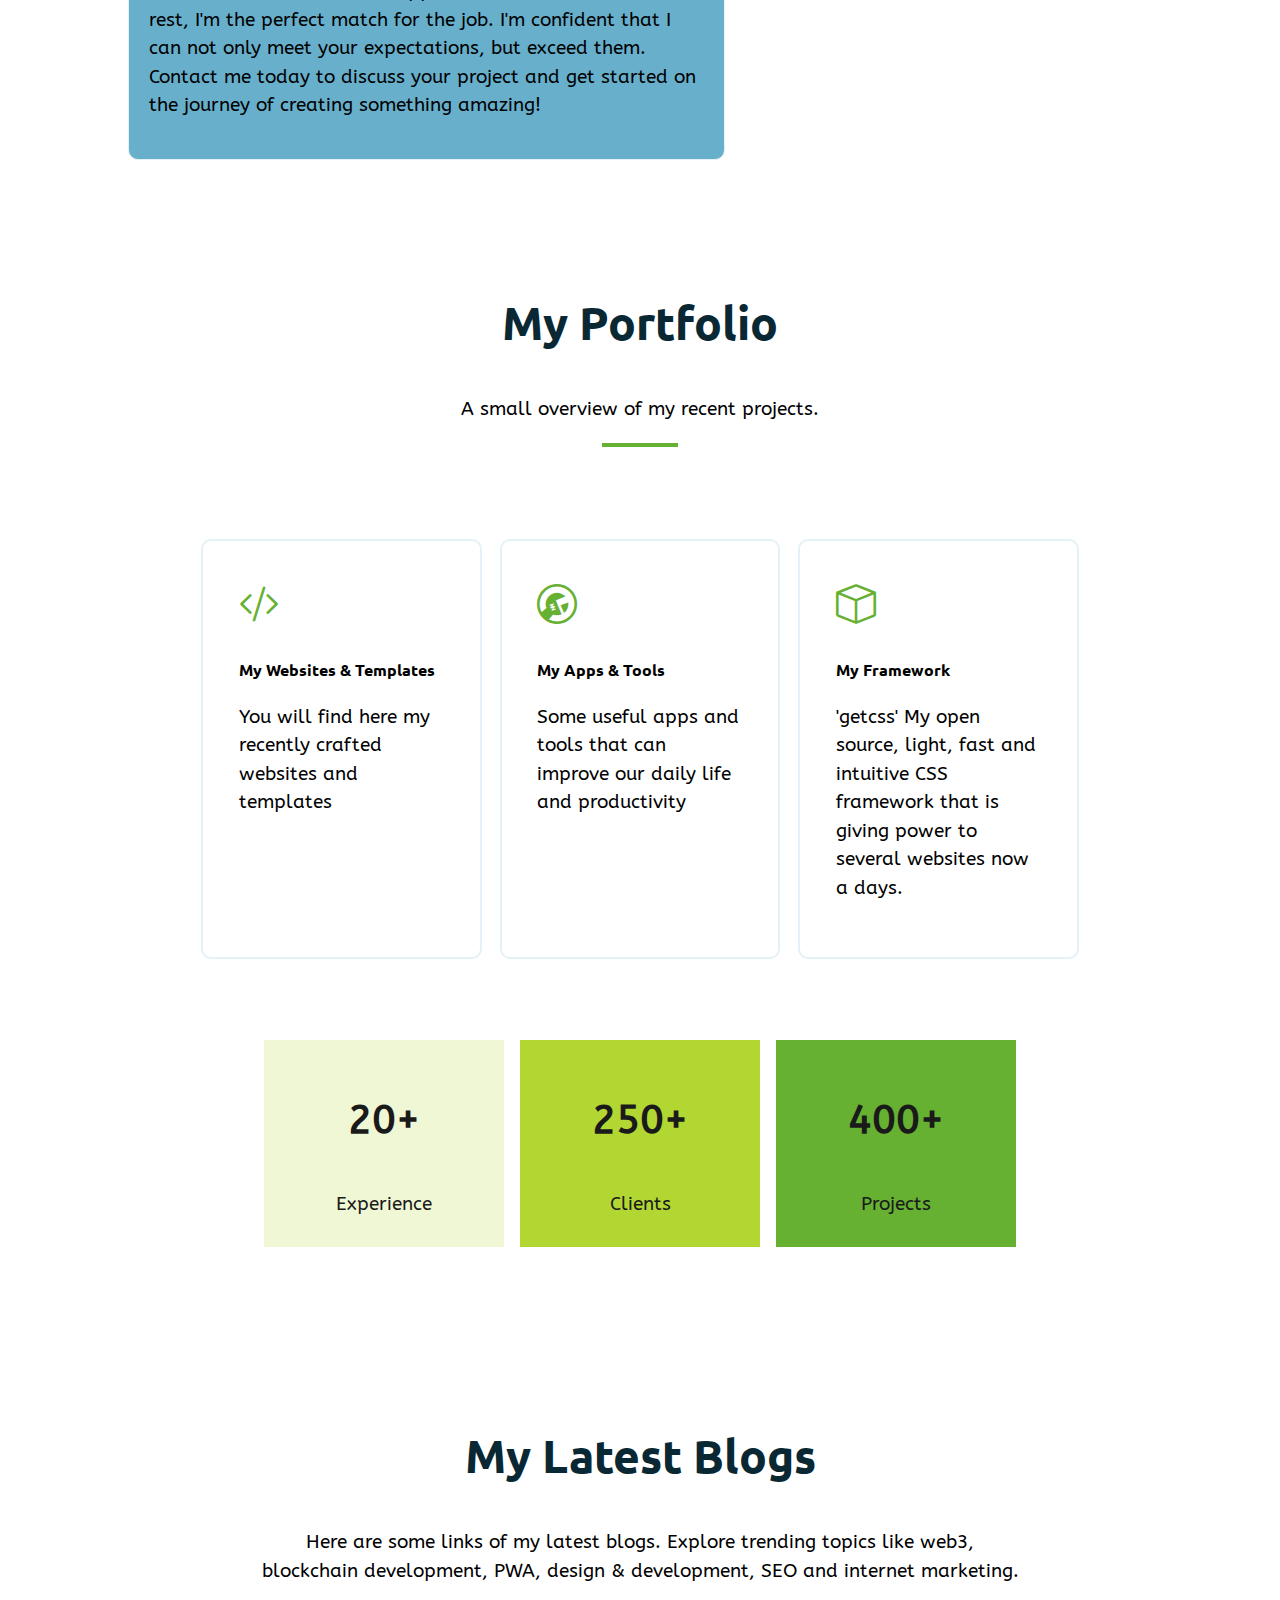
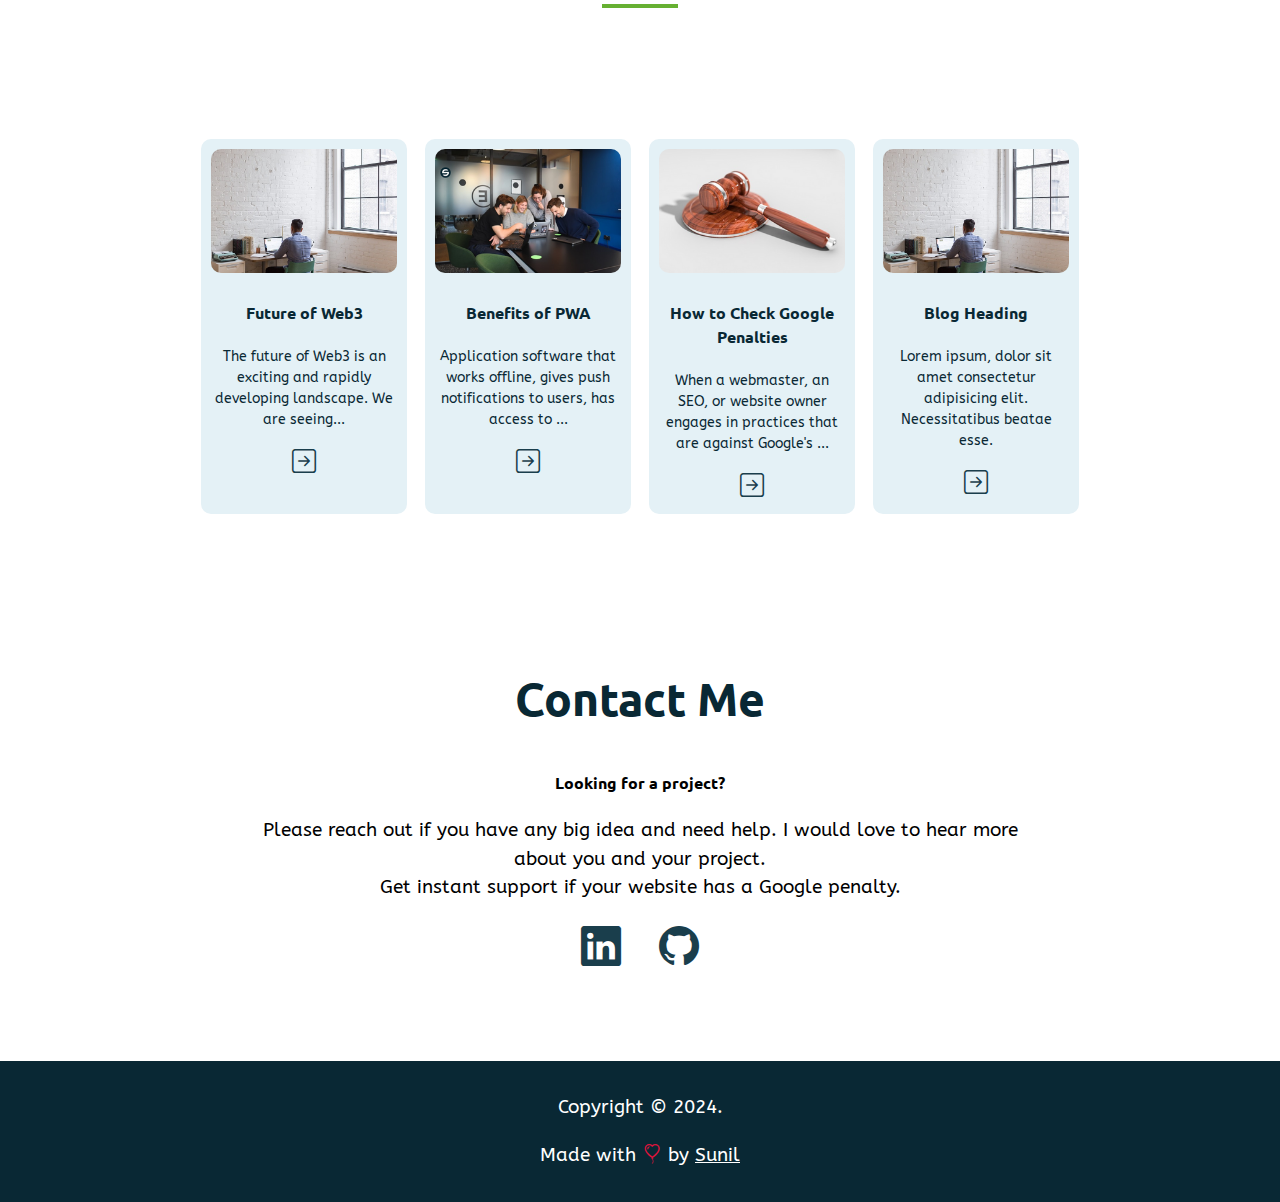
==== commit 53d1d574: "updates" ====
--- a/index.html
+++ b/index.html
@@ -18,8 +18,8 @@
     <meta name="robots" content="index, follow" />
     <meta name="description" content="Best web developer, SEO and Internet marketer in India. Contact me for web development, internet marketing consultancy, technical SEO, SEO audit or helps in removing search engine penalty or manual action" />
 
-    <link rel="stylesheet" href="style.css" />
-    <link rel="stylesheet" href="custom.css" />
+    <link rel="stylesheet" href="css/style.css" />
+    <link rel="stylesheet" href="css/custom.css" />
     <title>One of the best web developer in India | sunil-lore.github.io</title>
 </head>
 <body>
@@ -40,7 +40,7 @@
   <a href="#services" target="_blank">Services</a>
   <!--<a href="products.php">Products</a> -->
   <a href="#portfolio" target="_blank">Portfolio</a>
-  <a href="https://www.getcss.org" class="bg-s-2" target="_blank">getcss</a>
+  <a href="https://www.getcss.org" class="bg-s-2" target="_blank">getCSS</a>
    <a href="#contact" target="_blank">Contact</a>
   <a href="#blogs" target="_blank">Blogs</a>
 <a href="javascript:void(0);" aria-label="Navigational Icon for mobile view at Webquince" class="icon" onclick="myFunction()"><i class="bi bi-list"></i></a>
@@ -88,7 +88,7 @@
   </div>
   <div class="row perfect-center flex-container p-x-10 p-y-2">
     <div class="col-md-5 m-1">
-      <img src="developer1.jpg" class="img-flex br-10" />
+      <img src="img/developer1.jpg" class="img-flex br-10" />
     </div>
     <div class="col-md-6 bg-p-0 m-2 p-2 br-10 box_highlight">
       <h4>Hi There!</h4>
@@ -158,7 +158,7 @@
   </div>
   <div class="row p-x-15 p-y-3 flex-container">
     <div class="col-sm-4 col-lg-2 m-1 br-10 blockp0">
-    <img src="developer1.jpg" class="img-flex br-10" />
+    <img src="img/developer1.jpg" class="img-flex br-10" />
     <div class="text-center br-10">
       <h4>Future of Web3</h4>
       <p class="fs-14">The future of Web3 is an exciting and rapidly developing landscape. We are seeing... </p>
@@ -166,7 +166,7 @@
     </div>
     </div>
     <div class="col-sm-4 col-lg-2 m-1 br-10 blockp0">
-      <img src="23.png" class="img-flex br-10" />
+      <img src="img/23.png" class="img-flex br-10" />
       <div class="text-center br-10">
         <h4>Benefits of PWA</h4>
       <p class="fs-14">Application software that works offline, gives push notifications to users, has access to ... </p>
@@ -174,7 +174,7 @@
     </div>
     </div>
     <div class="col-sm-4 col-lg-2 m-1 br-10 blockp0">
-      <img src="google_penalty.png" class="img-flex br-10" /> 
+      <img src="img/google_penalty.png" class="img-flex br-10" /> 
       <div class="text-center br-10">
         <h4>How to Check Google Penalties</h4>
       <p class="fs-14">When a webmaster, an SEO, or website owner engages in practices that are against Google's ... </p>
@@ -182,7 +182,7 @@
     </div>
     </div>
     <div class="col-sm-4 col-lg-2 m-1 br-10 blockp0">
-      <img src="developer1.jpg" class="img-flex br-10" />
+      <img src="img/developer1.jpg" class="img-flex br-10" />
       <div class="text-center br-10">
         <h4>Blog Heading</h4>
         <p class="fs-14">Lorem ipsum, dolor sit amet consectetur adipisicing elit. Necessitatibus beatae esse.</p>
@@ -280,7 +280,7 @@
 </script>
 <!-- Script for navigation bar end -->
 <!-- Script link for typewriter effect in hero section start -->
-<script src="main_display.js"></script>
+<script src="js/main_display.js"></script>
 <!-- Script link for typewriter effect in hero section end -->
 </body>
 </html>
--- a/css/style.css
+++ b/css/style.css
@@ -0,0 +1 @@
+/*! normalize.css v8.0.1 | MIT License | github.com/necolas/normalize.css */@import url("https://fonts.googleapis.com/css2?family=ABeeZee:ital@0;1&family=Open+Sans:ital@0;1&family=Ubuntu:ital,wght@0,700;1,700&display=swap");@import url("https://cdn.jsdelivr.net/npm/bootstrap-icons@1.10.3/font/bootstrap-icons.css");html{line-height:1.15;-webkit-text-size-adjust:100%}body{margin:0}main{display:block}h1{font-size:2em;margin:0.67em 0}hr{box-sizing:content-box;height:0;overflow:visible}pre{font-family:monospace, monospace;font-size:1em}a{background-color:transparent}abbr[title]{border-bottom:none;text-decoration:underline;text-decoration:underline dotted}b,strong{font-weight:bolder}code,kbd,samp{font-family:monospace, monospace;font-size:1em}small{font-size:80%}sub,sup{font-size:75%;line-height:0;position:relative;vertical-align:baseline}sub{bottom:-0.25em}sup{top:-0.5em}img{border-style:none}button,input,optgroup,select,textarea{font-family:inherit;font-size:100%;line-height:1.15;margin:0}button,input{overflow:visible}button,select{text-transform:none}button,[type="button"],[type="reset"],[type="submit"]{-webkit-appearance:button}button::-moz-focus-inner,[type="button"]::-moz-focus-inner,[type="reset"]::-moz-focus-inner,[type="submit"]::-moz-focus-inner{border-style:none;padding:0}button:-moz-focusring,[type="button"]:-moz-focusring,[type="reset"]:-moz-focusring,[type="submit"]:-moz-focusring{outline:1px dotted ButtonText}fieldset{padding:0.35em 0.75em 0.625em}legend{box-sizing:border-box;color:inherit;display:table;max-width:100%;padding:0;white-space:normal}progress{vertical-align:baseline}textarea{overflow:auto}[type="checkbox"],[type="radio"]{box-sizing:border-box;padding:0}[type="number"]::-webkit-inner-spin-button,[type="number"]::-webkit-outer-spin-button{height:auto}[type="search"]{-webkit-appearance:textfield;outline-offset:-2px}[type="search"]::-webkit-search-decoration{-webkit-appearance:none}::-webkit-file-upload-button{-webkit-appearance:button;font:inherit}details{display:block}summary{display:list-item}template{display:none}[hidden]{display:none}.bg-p-0{background-color:#E4F1F6}.bg-p-1{background-color:#67AFCB}.bg-p-2{background-color:#347B98}.bg-p-3{background-color:#1A3E4C}.bg-p-4{background-color:#092834}.bg-s-0{background-color:#F0F7D4}.bg-s-1{background-color:#B2D732}.bg-s-2{background-color:#66B032}.bg-n-0{background-color:#fff}.bg-n-1{background-color:#E6E6E6}.bg-n-2{background-color:#B3B3B3}.bg-n-3{background-color:gray}.bg-n-4{background-color:#4D4D4D}.bg-n-5{background-color:#1A1A1A}.bg-n-6{background-color:#000}.tc-p-0{color:#E4F1F6}.tc-p-1{color:#67AFCB}.tc-p-2{color:#347B98}.tc-p-3{color:#1A3E4C}.tc-p-4{color:#092834}.tc-s-0{color:#F0F7D4}.tc-s-1{color:#B2D732}.tc-s-2{color:#66B032}.tc-n-0{color:#fff}.tc-n-1{color:#E6E6E6}.tc-n-2{color:#B3B3B3}.tc-n-3{color:gray}.tc-n-4{color:#4D4D4D}.tc-n-5{color:#1A1A1A}.tc-n-6{color:#000}.tc-o-0{color:crimson}.container-fluid,.container-2xl,.container-xl,.container-lg,.container-md,.container-sm,.container-xs,.container{width:100%;margin-left:auto;margin-right:auto}.row::after{content:"";clear:both;display:block}[class*="col-"]{float:left}[class*="col-"]{width:100%}.col-xs-1{width:8.33%;flex:8.33%}.col-xs-2{width:16.66%;flex:16.66%}.col-xs-3{width:25%;flex:25%}.col-xs-4{width:33.33%;flex:33.33%}.col-xs-5{width:41.66%;flex:41.66%}.col-xs-6{width:50%;flex:50%}.col-xs-7{width:58.33%;flex:58.33%}.col-xs-8{width:66.66%;flex:66.66%}.col-xs-9{width:75%;flex:75%}.col-xs-10{width:83.33%;flex:83.33%}.col-xs-11{width:91.66%;flex:91.66%}.col-xs-12{width:100%;flex:100%}@media only screen and (min-width: 576px){.col-sm-1{width:8.33%;flex:8.33%}.col-sm-2{width:16.66%;flex:16.66%}.col-sm-3{width:25%;flex:25%}.col-sm-4{width:33.33%;flex:33.33%}.col-sm-5{width:41.66%;flex:41.66%}.col-sm-6{width:50%;flex:50%}.col-sm-7{width:58.33%;flex:58.33%}.col-sm-8{width:66.66%;flex:66.66%}.col-sm-9{width:75%;flex:75%}.col-sm-10{width:83.33%;flex:83.33%}.col-sm-11{width:91.66%;flex:91.66%}.col-sm-12{width:100%;flex:100%}.container-sm,.container-xs,.container{max-width:540px}}@media only screen and (min-width: 768px){.col-md-1{width:8.33%;flex:8.33%}.col-md-2{width:16.66%;flex:16.66%}.col-md-3{width:25%;flex:25%}.col-md-4{width:33.33%;flex:33.33%}.col-md-5{width:41.66%;flex:41.66%}.col-md-6{width:50%;flex:50%}.col-md-7{width:58.33%;flex:58.33%}.col-md-8{width:66.66%;flex:66.66%}.col-md-9{width:75%;flex:75%}.col-md-10{width:83.33%;flex:83.33%}.col-md-11{width:91.66%;flex:91.66%}.col-md-12{width:100%;flex:100%}.container-md,.container-sm,.container-xs,.container{max-width:720px}}@media only screen and (min-width: 992px){.col-lg-1{width:8.33%;flex:8.33%}.col-lg-2{width:16.66%;flex:16.66%}.col-lg-3{width:25%;flex:25%}.col-lg-4{width:33.33%;flex:33.33%}.col-lg-5{width:41.66%;flex:41.66%}.col-lg-6{width:50%;flex:50%}.col-lg-7{width:58.33%;flex:58.33%}.col-lg-8{width:66.66%;flex:66.66%}.col-lg-9{width:75%;flex:75%}.col-lg-10{width:83.33%;flex:83.33%}.col-lg-11{width:91.66%;flex:91.66%}.col-lg-12{width:100%;flex:100%}.container-lg,.container-md,.container-sm,.container-xs,.container{max-width:960px}}@media only screen and (min-width: 1200px){.col-xl-1{width:8.33%;flex:8.33%}.col-xl-2{width:16.66%;flex:16.66%}.col-xl-3{width:25%;flex:25%}.col-xl-4{width:33.33%;flex:33.33%}.col-xl-5{width:41.66%;flex:41.66%}.col-xl-6{width:50%;flex:50%}.col-xl-7{width:58.33%;flex:58.33%}.col-xl-8{width:66.66%;flex:66.66%}.col-xl-9{width:75%;flex:75%}.col-xl-10{width:83.33%;flex:83.33%}.col-xl-11{width:91.66%;flex:91.66%}.col-xl-12{width:100%;flex:100%}.container-xl,.container-lg,.container-md,.container-sm,.container-xs,.container{max-width:1140px}}@media only screen and (min-width: 1400px){.col-2xl-1{width:8.33%;flex:8.33%}.col-2xl-2{width:16.66%;flex:16.66%}.col-2xl-3{width:25%;flex:25%}.col-2xl-4{width:33.33%;flex:33.33%}.col-2xl-5{width:41.66%;flex:41.66%}.col-2xl-6{width:50%;flex:50%}.col-2xl-7{width:58.33%;flex:58.33%}.col-2xl-8{width:66.66%;flex:66.66%}.col-2xl-9{width:75%;flex:75%}.col-2xl-10{width:83.33%;flex:83.33%}.col-2xl-11{width:91.66%;flex:91.66%}.col-2xl-12{width:100%;flex:100%}.container-2xl,.container-xl,.container-lg,.container-md,.container-sm,.container-xs,.container{max-width:1320px}}.button-basic{display:inline-block;text-decoration:none;text-align:center;padding:10px 20px;margin:10px;border-radius:5px;font-size:inherit;color:inherit}.block-basic,.blockp0,.blockp1,.blockp2,.blockp3,.blockp4,.blocks0,.blocks1,.blocks2,.blockn0,.blockn1,.blockn2,.blockn3,.blockn4,.blockn5,.blockn6{padding:10px;line-height:1.5}.blockp0{color:#092834;background-color:#E4F1F6}.blockp1{color:#1A1A1A;background-color:#67AFCB}.blockp2{color:#000;background-color:#347B98}.blockp3{color:#fff;background-color:#1A3E4C}.blockp4{color:#E6E6E6;background-color:#092834}.blocks0{color:#1A1A1A;background-color:#F0F7D4}.blocks1{color:#1A1A1A;background-color:#B2D732}.blocks2{color:#1A1A1A;background-color:#66B032}.blockn0{color:#1A1A1A;background-color:#fff}.blockn1{color:#1A1A1A;background-color:#E6E6E6}.blockn2{color:#000;background-color:#B3B3B3}.blockn3{color:#fff;background-color:gray}.blockn4{color:#fff;background-color:#4D4D4D}.blockn5{color:#fff;background-color:#1A1A1A}.blockn6{color:#fff;background-color:#000}@media only screen and (min-width: 576px){h1{font-size:42px}h2{font-size:36px}h3{font-size:30px}p{font-size:17px}}@media only screen and (min-width: 992px){h1{font-size:48px}h2{font-size:42px}h3{font-size:36px}p{font-size:18px}}@media only screen and (min-width: 1200px){h1{font-size:52px}h2{font-size:46px}h3{font-size:40px}p{font-size:19px}}@media only screen and (min-width: 1400px){h1{font-size:56px}h2{font-size:50px}h3{font-size:44px}p{font-size:20px}}.img-gray{-webkit-filter:grayscale(100%);filter:grayscale(100%)}.img-fluid{width:100%;height:100%;display:block}.img-flex{width:100%;height:auto;margin:0}.fs-70{font-size:70px}.fs-64{font-size:64px}.fs-58{font-size:58px}.fs-52{font-size:52px}.fs-46{font-size:46px}.fs-40{font-size:40px}.fs-36{font-size:36px}.fs-32{font-size:32px}.fs-28{font-size:28px}.fs-24{font-size:24px}.fs-20{font-size:20px}.fs-16{font-size:16px}.fs-14{font-size:14px}.text-center{text-align:center}.text-left{text-align:left}.text-right{text-align:right}.text-justify{text-align:justify}.text-deco-over{text-decoration:overline}.text-deco-through{text-decoration:line-through}.text-deco-under{text-decoration:underline}.text-deco-none{text-decoration:none}.text-upper{text-transform:uppercase}.text-lower{text-transform:lowercase}.text-capital{text-transform:capitalize}.lh-08{line-height:0.8}.lh-10{line-height:1.0}.lh-12{line-height:1.2}.lh-14{line-height:1.4}.lh-15{line-height:1.5}.lh-20{line-height:2.0}.lh-25{line-height:2.5}.ls-5{letter-spacing:5px}.ls-3{letter-spacing:3px}.ls-2{letter-spacing:2px}.ls-1{letter-spacing:1px}.ls-0{letter-spacing:0px}.ls-n-1{letter-spacing:-1px}.ls-n-2{letter-spacing:-2px}.ws-10{word-spacing:10px}.ws-5{word-spacing:5px}.ws-2{word-spacing:2px}.ws-1{word-spacing:1px}.ws-0{word-spacing:0px}.ws-n-1{word-spacing:-1px}.ws-n-2{word-spacing:-2px}.ws-n-5{word-spacing:-5px}.wrap-no{white-space:nowrap}.wrap-yes{white-space:normal}.word-break{word-wrap:break-word}.font-normal{font-style:normal}.font-italic{font-style:italic}.fw-n{font-weight:normal}.fw-b{font-weight:bold}.fv-c{font-variant:small-caps}.fv-n{font-variant:normal}.w-10{width:10%}.w-15{width:15%}.w-20{width:20%}.w-30{width:30%}.w-40{width:40%}.w-50{width:50%}.w-60{width:60%}.w-70{width:70%}.w-80{width:80%}.w-90{width:90%}.w-100{width:100%}.h-50-x{height:50px}.h-100-x{height:100px}.h-200-x{height:200px}.h-300-x{height:300px}.h-400-x{height:400px}.h-500-x{height:500px}.h-50-p{height:50%}.h-100-p{height:100%}.tab1{tab-size:2}.tab2{tab-size:4}.tab4{tab-size:8}.p-0{padding:none}.p-1{padding:1%}.p-2{padding:2%}.p-3{padding:3%}.p-4{padding:4%}.p-5{padding:5%}.p-6{padding:6%}.p-7{padding:7%}.p-8{padding:8%}.p-9{padding:9%}.p-10{padding:10%}.p-15{padding:15%}.p-20{padding:20%}.p-25{padding:25%}.p-t-0{padding-top:0}.p-t-1{padding-top:1%}.p-t-2{padding-top:2%}.p-t-3{padding-top:3%}.p-t-4{padding-top:4%}.p-t-5{padding-top:5%}.p-t-6{padding-top:6%}.p-t-7{padding-top:7%}.p-t-8{padding-top:8%}.p-t-9{padding-top:9%}.p-t-10{padding-top:10%}.p-t-15{padding-top:15%}.p-t-20{padding-top:20%}.p-t-25{padding-top:25%}.p-r-0{padding-right:0}.p-r-1{padding-right:1%}.p-r-2{padding-right:2%}.p-r-3{padding-right:3%}.p-r-4{padding-right:4%}.p-r-5{padding-right:5%}.p-r-6{padding-right:6%}.p-r-7{padding-right:7%}.p-r-8{padding-right:8%}.p-r-9{padding-right:9%}.p-r-10{padding-right:10%}.p-r-15{padding-right:15%}.p-r-20{padding-right:20%}.p-r-25{padding-right:25%}.p-b-0{padding-bottom:0}.p-b-1{padding-bottom:1%}.p-b-2{padding-bottom:2%}.p-b-3{padding-bottom:3%}.p-b-4{padding-bottom:4%}.p-b-5{padding-bottom:5%}.p-b-6{padding-bottom:6%}.p-b-7{padding-bottom:7%}.p-b-8{padding-bottom:8%}.p-b-9{padding-bottom:9%}.p-b-10{padding-bottom:10%}.p-b-15{padding-bottom:15%}.p-b-20{padding-bottom:20%}.p-b-25{padding-bottom:25%}.p-l-0{padding-left:0}.p-l-1{padding-left:1%}.p-l-2{padding-left:2%}.p-l-3{padding-left:3%}.p-l-4{padding-left:4%}.p-l-5{padding-left:5%}.p-l-6{padding-left:6%}.p-l-7{padding-left:7%}.p-l-8{padding-left:8%}.p-l-9{padding-left:9%}.p-l-10{padding-left:10%}.p-l-15{padding-left:15%}.p-l-20{padding-left:20%}.p-l-25{padding-left:25%}.p-x-1{padding-left:1%;padding-right:1%}.p-x-2{padding-left:2%;padding-right:2%}.p-x-3{padding-left:3%;padding-right:3%}.p-x-4{padding-left:4%;padding-right:4%}.p-x-5{padding-left:5%;padding-right:5%}.p-x-6{padding-left:6%;padding-right:6%}.p-x-7{padding-left:7%;padding-right:7%}.p-x-8{padding-left:8%;padding-right:8%}.p-x-9{padding-left:9%;padding-right:9%}.p-x-10{padding-left:10%;padding-right:10%}.p-x-15{padding-left:15%;padding-right:15%}.p-x-20{padding-left:20%;padding-right:20%}.p-x-25{padding-left:25%;padding-right:25%}.p-y-1{padding-top:1%;padding-bottom:1%}.p-y-2{padding-top:2%;padding-bottom:2%}.p-y-3{padding-top:3%;padding-bottom:3%}.p-y-4{padding-top:4%;padding-bottom:4%}.p-y-5{padding-top:5%;padding-bottom:5%}.p-y-6{padding-top:6%;padding-bottom:6%}.p-y-7{padding-top:7%;padding-bottom:7%}.p-y-8{padding-top:8%;padding-bottom:8%}.p-y-9{padding-top:9%;padding-bottom:9%}.p-y-10{padding-top:10%;padding-bottom:10%}.p-y-15{padding-top:15%;padding-bottom:15%}.p-y-20{padding-top:20%;padding-bottom:20%}.p-y-25{padding-top:25%;padding-bottom:25%}.m-auto{margin:auto}.m-x-auto{margin-left:auto;margin-right:auto}.m-1{margin:1%}.m-2{margin:2%}.m-3{margin:3%}.m-4{margin:4%}.m-5{margin:5%}.m-6{margin:6%}.m-7{margin:7%}.m-8{margin:8%}.m-9{margin:9%}.m-10{margin:10%}.m-15{margin:15%}.m-20{margin:20%}.m-25{margin:25%}.m-t-1{margin-top:1%}.m-t-2{margin-top:2%}.m-t-3{margin-top:3%}.m-t-4{margin-top:4%}.m-t-5{margin-top:5%}.m-t-6{margin-top:6%}.m-t-7{margin-top:7%}.m-t-8{margin-top:8%}.m-t-9{margin-top:9%}.m-t-10{margin-top:10%}.m-t-15{margin-top:15%}.m-t-20{margin-top:20%}.m-t-25{margin-top:25%}.m-r-1{margin-right:1%}.m-r-2{margin-right:2%}.m-r-3{margin-right:3%}.m-r-4{margin-right:4%}.m-r-5{margin-right:5%}.m-r-6{margin-right:6%}.m-r-7{margin-right:7%}.m-r-8{margin-right:8%}.m-r-9{margin-right:9%}.m-r-10{margin-right:10%}.m-r-15{margin-right:15%}.m-r-20{margin-right:20%}.m-r-25{margin-right:25%}.m-b-1{margin-bottom:1%}.m-b-2{margin-bottom:2%}.m-b-3{margin-bottom:3%}.m-b-4{margin-bottom:4%}.m-b-5{margin-bottom:5%}.m-b-6{margin-bottom:6%}.m-b-7{margin-bottom:7%}.m-b-8{margin-bottom:8%}.m-b-9{margin-bottom:9%}.m-b-10{margin-bottom:10%}.m-b-15{margin-bottom:15%}.m-b-20{margin-bottom:20%}.m-b-25{margin-bottom:25%}.m-l-1{margin-left:1%}.m-l-2{margin-left:2%}.m-l-3{margin-left:3%}.m-l-4{margin-left:4%}.m-l-5{margin-left:5%}.m-l-6{margin-left:6%}.m-l-7{margin-left:7%}.m-l-8{margin-left:8%}.m-l-9{margin-left:9%}.m-l-10{margin-left:10%}.m-l-15{margin-left:15%}.m-l-20{margin-left:20%}.m-l-25{margin-left:25%}.m-x-auto{margin-left:auto;margin-right:auto}.m-x-1{margin-left:1%;margin-right:1%}.m-x-2{margin-left:2%;margin-right:2%}.m-x-3{margin-left:3%;margin-right:3%}.m-x-4{margin-left:4%;margin-right:4%}.m-x-5{margin-left:5%;margin-right:5%}.m-x-6{margin-left:6%;margin-right:6%}.m-x-7{margin-left:7%;margin-right:7%}.m-x-8{margin-left:8%;margin-right:8%}.m-x-9{margin-left:9%;margin-right:9%}.m-x-10{margin-left:10%;margin-right:10%}.m-x-15{margin-left:15%;margin-right:15%}.m-x-20{margin-left:20%;margin-right:20%}.m-x-25{margin-left:25%;margin-right:25%}.m-y-1{margin-top:1%;margin-bottom:1%}.m-y-2{margin-top:2%;margin-bottom:2%}.m-y-3{margin-top:3%;margin-bottom:3%}.m-y-4{margin-top:4%;margin-bottom:4%}.m-y-5{margin-top:5%;margin-bottom:5%}.m-y-6{margin-top:6%;margin-bottom:6%}.m-y-7{margin-top:7%;margin-bottom:7%}.m-y-8{margin-top:8%;margin-bottom:8%}.m-y-9{margin-top:9%;margin-bottom:9%}.m-y-10{margin-top:10%;margin-bottom:10%}.m-y-15{margin-top:15%;margin-bottom:15%}.m-y-20{margin-top:20%;margin-bottom:20%}.m-y-25{margin-top:25%;margin-bottom:25%}.flex-container{display:flex;flex-wrap:wrap}.perfect-center{display:flex;align-items:center;justify-content:center}.flex-reverse{display:flex;flex-direction:column-reverse}.border-1-p-0{border:1px solid #E4F1F6}.border-2-p-0{border:2px solid #E4F1F6}.border-1-p-1{border:1px solid #67AFCB}.border-2-p-1{border:2px solid #67AFCB}.border-1-p-2{border:1px solid #347B98}.border-2-p-2{border:2px solid #347B98}.border-1-p-3{border:1px solid #1A3E4C}.border-2-p-3{border:2px solid #1A3E4C}.border-1-p-4{border:1px solid #092834}.border-2-p-4{border:2px solid #092834}.border-1-s-0{border:1px solid #F0F7D4}.border-2-s-0{border:2px solid #F0F7D4}.border-1-s-1{border:1px solid #B2D732}.border-2-s-1{border:2px solid #B2D732}.border-1-s-2{border:1px solid #66B032}.border-2-s-2{border:2px solid #66B032}.border-3-s-2{border:3px solid #66B032}.border-bottom-2-s-2{border:2px solid #66B032}.br-5{border-radius:5px}.br-10{border-radius:10px}.br-15{border-radius:15px}.br-20{border-radius:20px}.br-50{border-radius:50%}.br-t-5{border-top-left-radius:5px;border-top-right-radius:5px}.br-t-10{border-top-left-radius:10px;border-top-right-radius:10px}.br-r-5{border-top-right-radius:5px;border-bottom-right-radius:5px}.br-r-10{border-top-right-radius:10px;border-bottom-right-radius:10px}.br-b-5{border-bottom-left-radius:5px;border-bottom-right-radius:5px}.br-b-10{border-bottom-left-radius:10px;border-bottom-right-radius:10px}.br-l-5{border-top-left-radius:5px;border-bottom-left-radius:5px}.br-l-10{border-top-left-radius:10px;border-bottom-left-radius:10px}.topnav{overflow:hidden;background-color:#347B98;position:sticky;top:0}.topnav a{float:left;display:block;color:white;text-align:center;padding:22px;text-decoration:none;font-size:20px}.topnav .icon{display:none}.dropdown{float:left;overflow:hidden}.dropdown .dropbtn{font-size:20px;border:none;outline:none;color:white;padding:22px;background-color:inherit;font-family:inherit;margin:0}.dropdown-content{display:none;position:absolute;background-color:#67AFCB;min-width:160px;box-shadow:0px 8px 16px 0px rgba(0,0,0,0.2);z-index:1}.dropdown-content a{float:none;color:white;padding:22px;text-decoration:none;display:block;text-align:left}.topnav a:hover,.dropdown:hover .dropbtn{background-color:#E4F1F6;color:black}.topnav a.active{background-color:#092834;color:white}.dropdown-content a:hover{background-color:#E4F1F6;color:black}.dropdown:hover .dropdown-content{display:block}button{background-color:#347B98}@media screen and (max-width: 768px){.topnav a:not(:first-child),.dropdown .dropbtn{display:none}.topnav a.icon{float:right;display:block}.topnav.responsive{position:relative}.topnav.responsive .icon{position:absolute;right:0;top:0}.topnav.responsive a{float:none;display:block;text-align:left}.topnav.responsive .dropdown{float:none}.topnav.responsive .dropdown-content{position:relative}.topnav.responsive .dropdown .dropbtn{display:block;width:100%;text-align:left}}#i1{background-color:none;position:relative;animation-name:i1;animation-duration:10s;animation-delay:2s}@keyframes i1{0%{background-color:none;right:0px;bottom:0px}25%{background-color:none;right:300px;bottom:0px}50%{background-color:none;right:0px;bottom:0px}75%{background-color:none;right:-300px;bottom:0px}100%{background-color:none;right:0px;bottom:0px}}#i2{background-color:none;position:relative;animation-name:i2;animation-duration:10s;animation-delay:2s}@keyframes i2{0%{background-color:none;right:0px;bottom:0px}25%{background-color:none;right:150px;bottom:0px}50%{background-color:none;right:0px;bottom:0px}75%{background-color:none;right:-150px;bottom:0px}100%{background-color:none;right:0px;bottom:0px}}#i3{background-color:none;position:relative;animation-name:i3;animation-duration:10s;animation-delay:2s}@keyframes i3{0%{background-color:none;left:0px;bottom:0px}25%{background-color:none;left:150px;bottom:0px}50%{background-color:none;left:0px;bottom:0px}75%{background-color:none;left:-150px;bottom:0px}100%{background-color:none;left:0px;bottom:0px}}#i4{background-color:none;position:relative;animation-name:i4;animation-duration:10s;animation-delay:2s}@keyframes i4{0%{background-color:none;left:0px;bottom:0px}25%{background-color:none;left:300px;bottom:0px}50%{background-color:none;left:0px;bottom:0px}75%{background-color:none;left:-300px;bottom:0px}100%{background-color:none;left:0px;bottom:0px}}#hero{background-image:linear-gradient(to right, #67AFCB, #092834)}.skill-container{width:100%;height:20px;background-color:gray}.skills{text-align:right;padding-top:10px;padding-bottom:10px;color:white}.html{width:90%;height:10px;background-color:#1A3E4C}.css{width:95%;height:10px;background-color:#1A3E4C}.sass{width:90%;height:10px;background-color:#1A3E4C}.bootstrap{width:90%;height:10px;background-color:#1A3E4C}.js{width:85%;height:10px;background-color:#1A3E4C}.jQuery{width:95%;height:10px;background-color:#1A3E4C}.React{width:90%;height:10px;background-color:#1A3E4C}.php{width:85%;height:10px;background-color:#1A3E4C}.SQL{width:95%;height:10px;background-color:#1A3E4C}.wp{width:80%;height:10px;background-color:#1A3E4C}.python{width:90%;height:10px;background-color:#1A3E4C}.postgreSQL{width:75%;height:10px;background-color:#1A3E4C}*{box-sizing:border-box;line-height:1.5}html{scroll-behavior:smooth}body{margin:0;font-family:"ABeeZee",sans-serif;font-size:16px}h1,h2,h3,h4,h5,h6{font-family:"Ubuntu",sans-serif;font-weight:bold}a{text-decoration:none}
--- a/css/custom.css
+++ b/css/custom.css
@@ -0,0 +1,136 @@
+/* HERO section CSS start */
+
+#hero_anchor{
+    color:#1A3E4C;
+}
+
+#hero_button:hover{
+    color:#1A3E4C;
+    border:#1A3E4C 3px solid;
+}
+/* HERO section CSS end */
+
+.box_highlight{
+    border:1px solid #E4F1F6;
+}
+
+
+
+.highlight_portfolio div:hover{
+    border:2px solid #66B032;
+}
+
+.services div{
+  border: 2px solid #E4F1F6;
+  box-shadow: 0 4px 8px 0 rgba(0, 0, 0, 0.2), 0 6px 20px 0 rgba(0, 0, 0, 0.19);
+}
+
+.services div:hover{
+    border: 2px solid #E4F1F6;
+    background-color:transparent;
+}
+.fixed {
+    position: fixed;
+    right: 5px;
+    bottom: 20%;
+    font-size: 36px;
+    color: black;
+    background-color: transparent;
+    display:none;
+    z-index:99;
+  }
+  
+  .chip {
+    display: inline-block;
+    padding: 0 30px;
+    height: 40px;
+    font-size: 18px;
+    line-height: 40px;
+    border-radius: 25px;
+    background-color: #f1f1f1;
+    position: fixed;
+    bottom: 1%;
+    right: 1%;
+    display:none;
+  }
+  
+  .chip img {
+    float: left;
+    margin: 0 10px 0 -25px;
+    height: 50px;
+    width: 50px;
+    border-radius: 50%;
+  }
+  
+  .closebtn {
+    padding-left: 10px;
+    color: #888;
+    font-weight: bold;
+    float: right;
+    font-size: 20px;
+    cursor: pointer;
+  }
+  
+  .closebtn:hover {
+    color: #000;
+  }
+
+  #skill_button{
+    color:#1A3E4C;
+}
+  #skill_button:hover{
+    color:#1A3E4C;
+    border:#1A3E4C 3px solid;
+}
+.social_link:hover{
+  color:#66B032;
+}
+
+.p0-box {
+  color: #092834;
+  background-color: #E4F1F6;
+  -webkit-box-shadow: 1px 1px 1px #67AFCB;
+          box-shadow: 1px 1px 1px #67AFCB;
+}
+
+.p0-box a:link, .p0-box a:visited, .p0-box a:hover, .p0-box a:active {
+  color: #092834;
+  background-color: #FFFFDB;
+}
+.seoelement {
+  border-collapse: collapse;
+  width: 100%;
+}
+
+.seoelement td,
+.seoelement th {
+  border: 1px solid #67afcb;
+  padding: 14px 8px;
+  text-align: left;
+}
+
+.seoelement td a:link, .seoelement td a:visited, .seoelement td a:hover, .seoelement td a:active,
+.seoelement th a:link,
+.seoelement th a:visited,
+.seoelement th a:hover,
+.seoelement th a:active {
+  text-decoration: none;
+}
+
+.seoelement tr:nth-child(even) {
+  background-color: #e4f1f6;
+}
+
+.seoelement tr:hover {
+  background-color: #347b98;
+}
+
+.seoelement th {
+  background-color: #092834;
+  color: white;
+}
+
+.seoelement .th2 {
+  background-color: #347b98;
+  color: white;
+}
